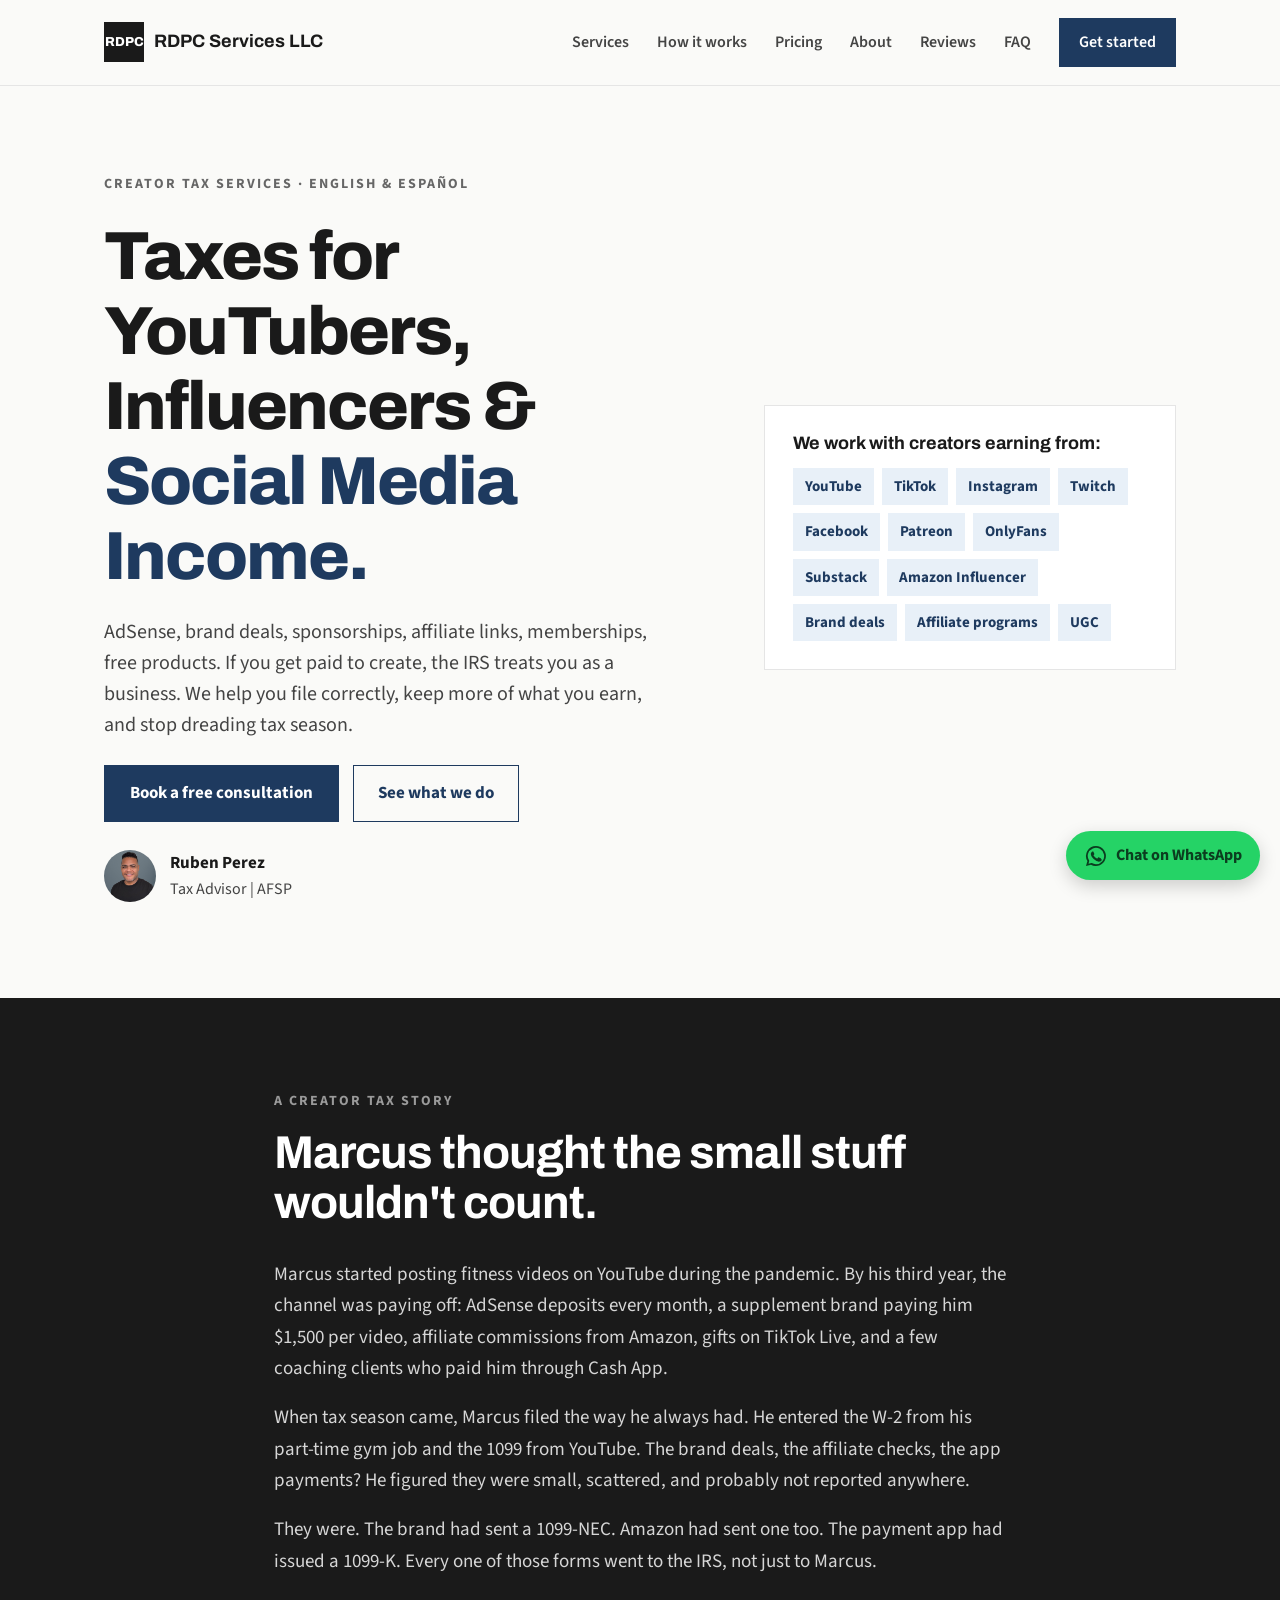
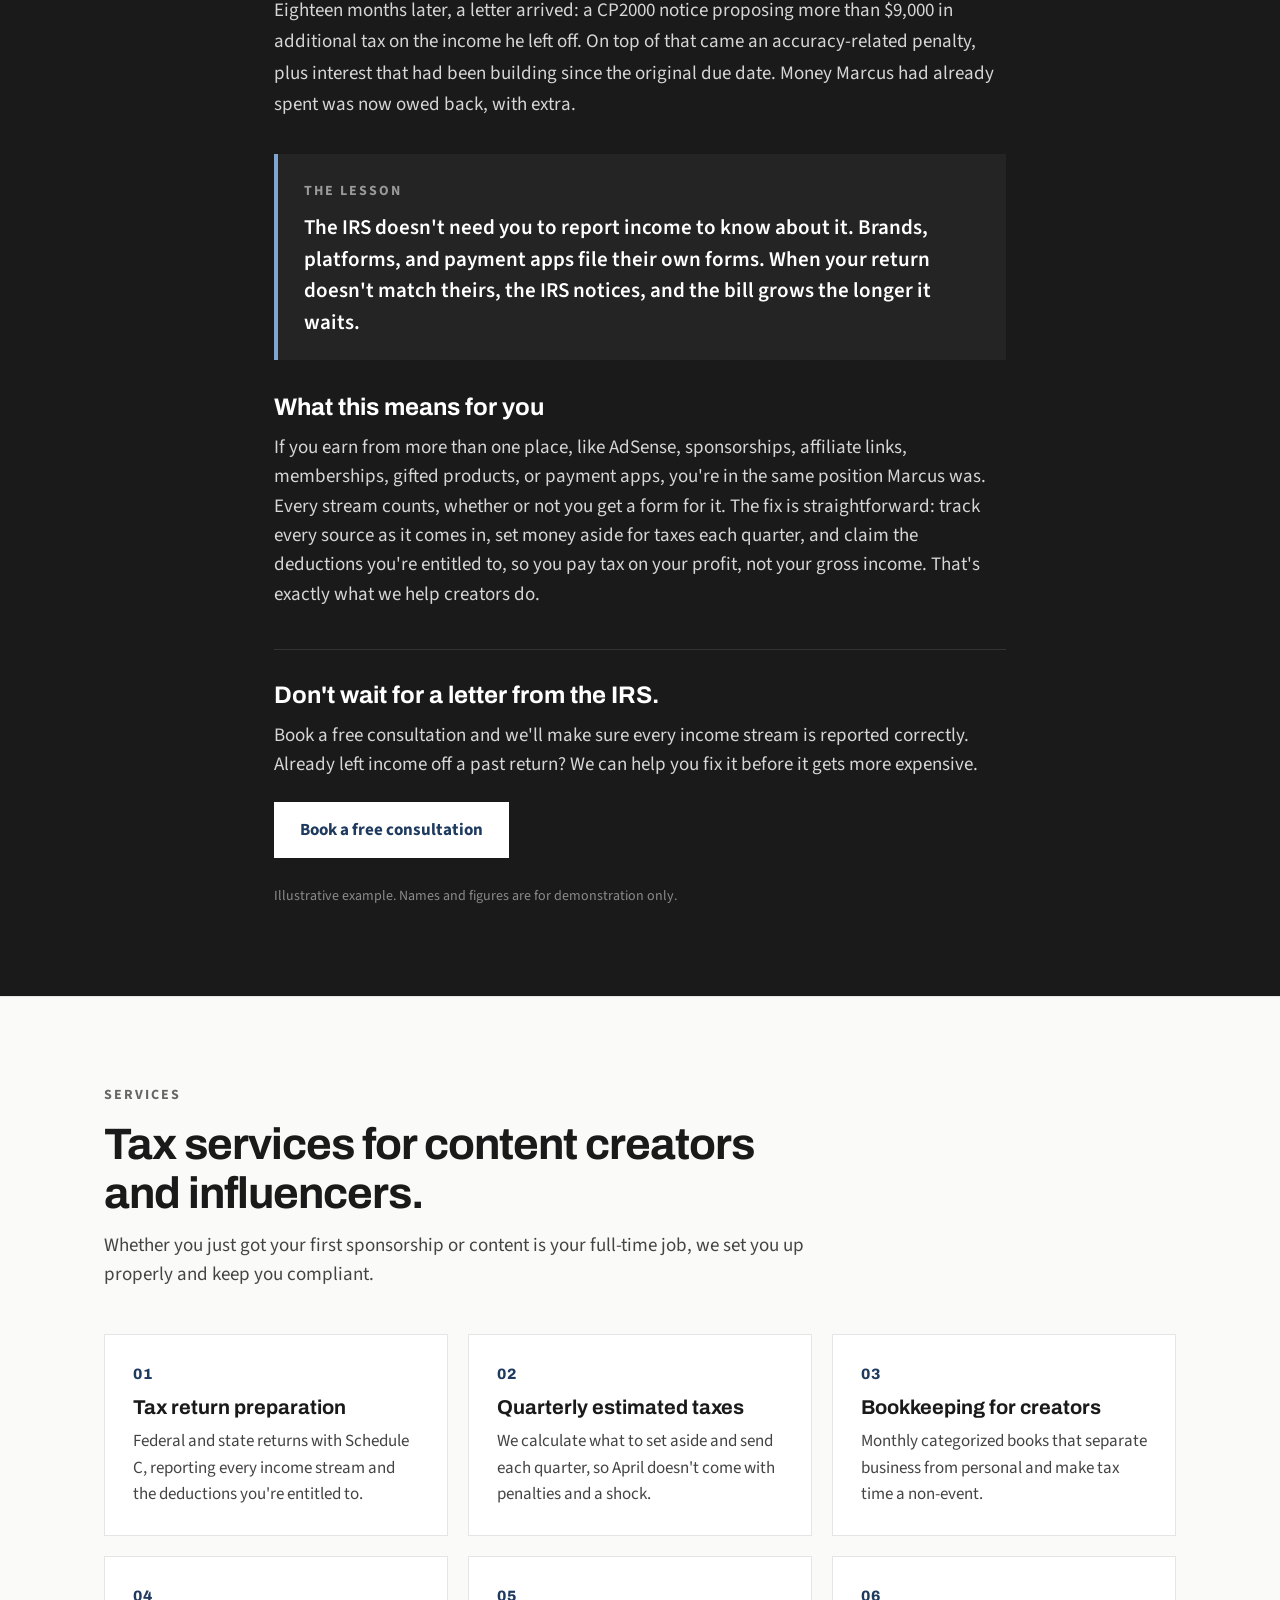
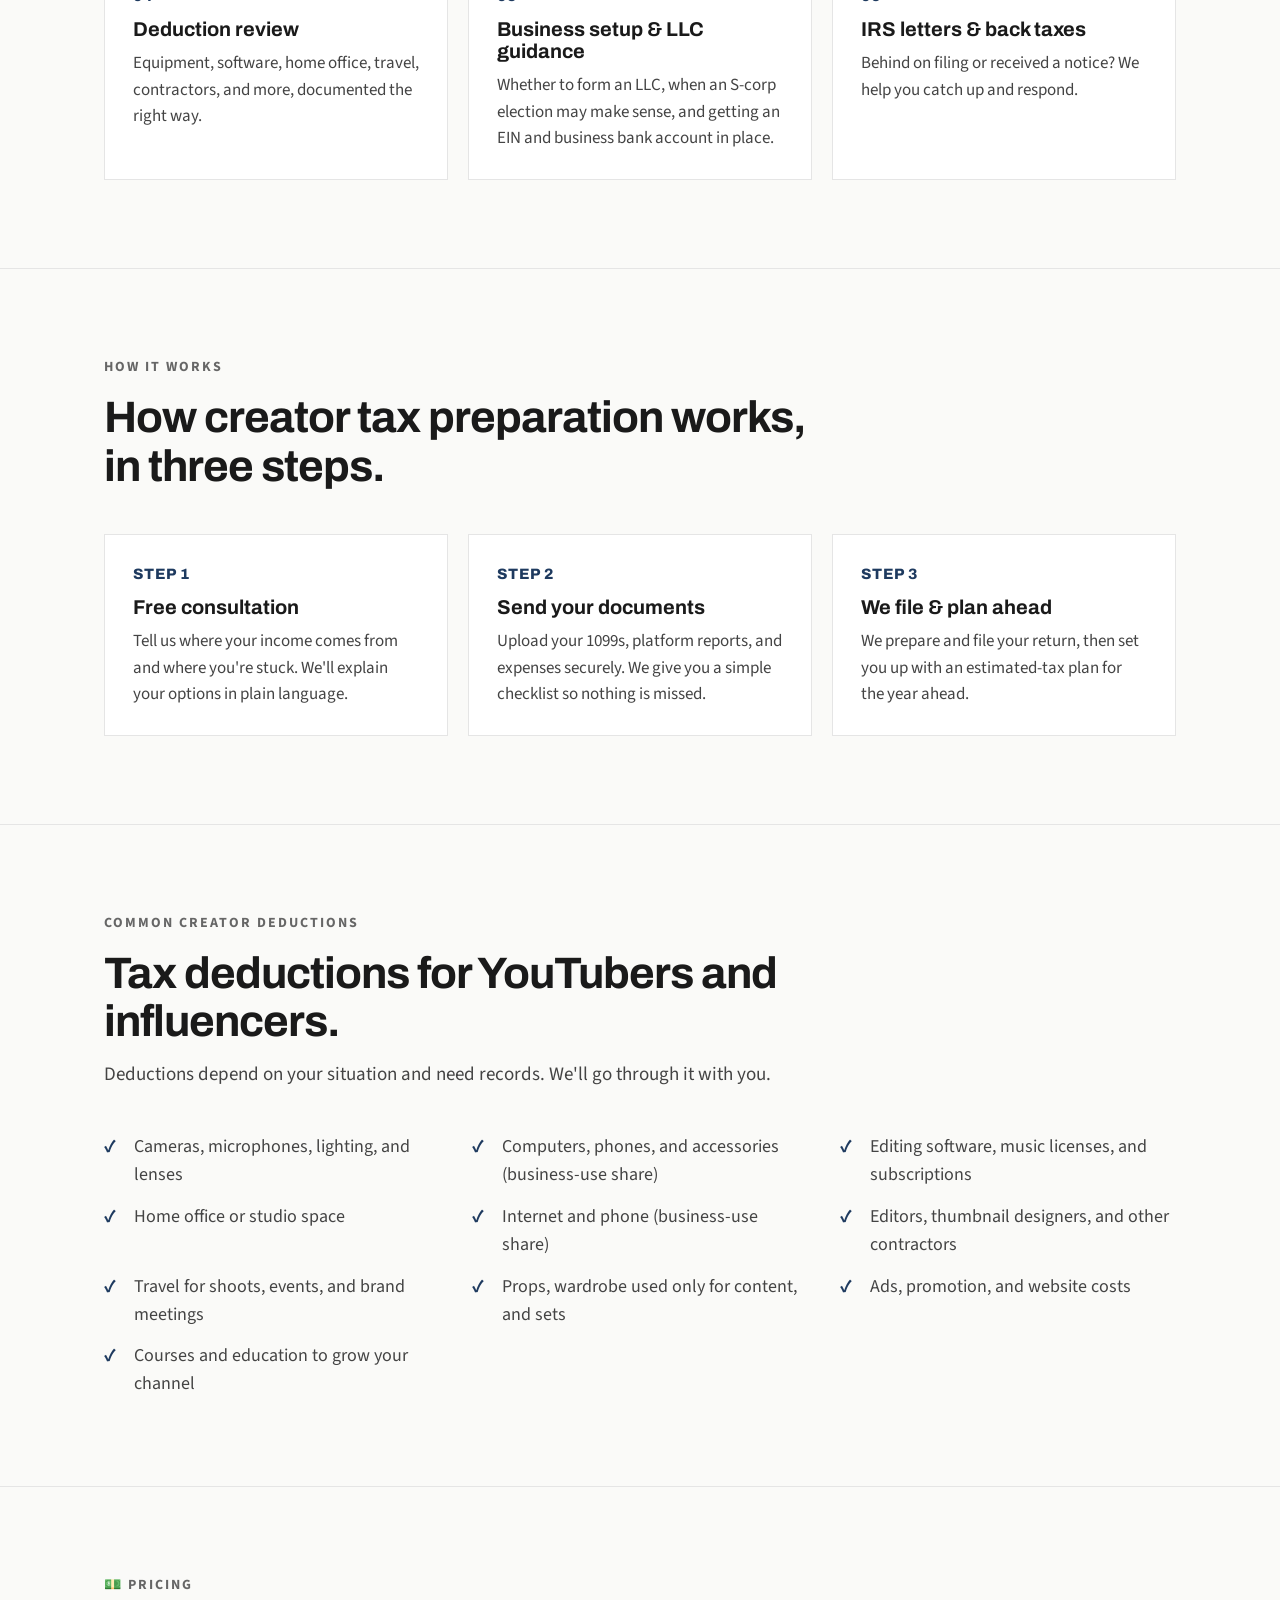
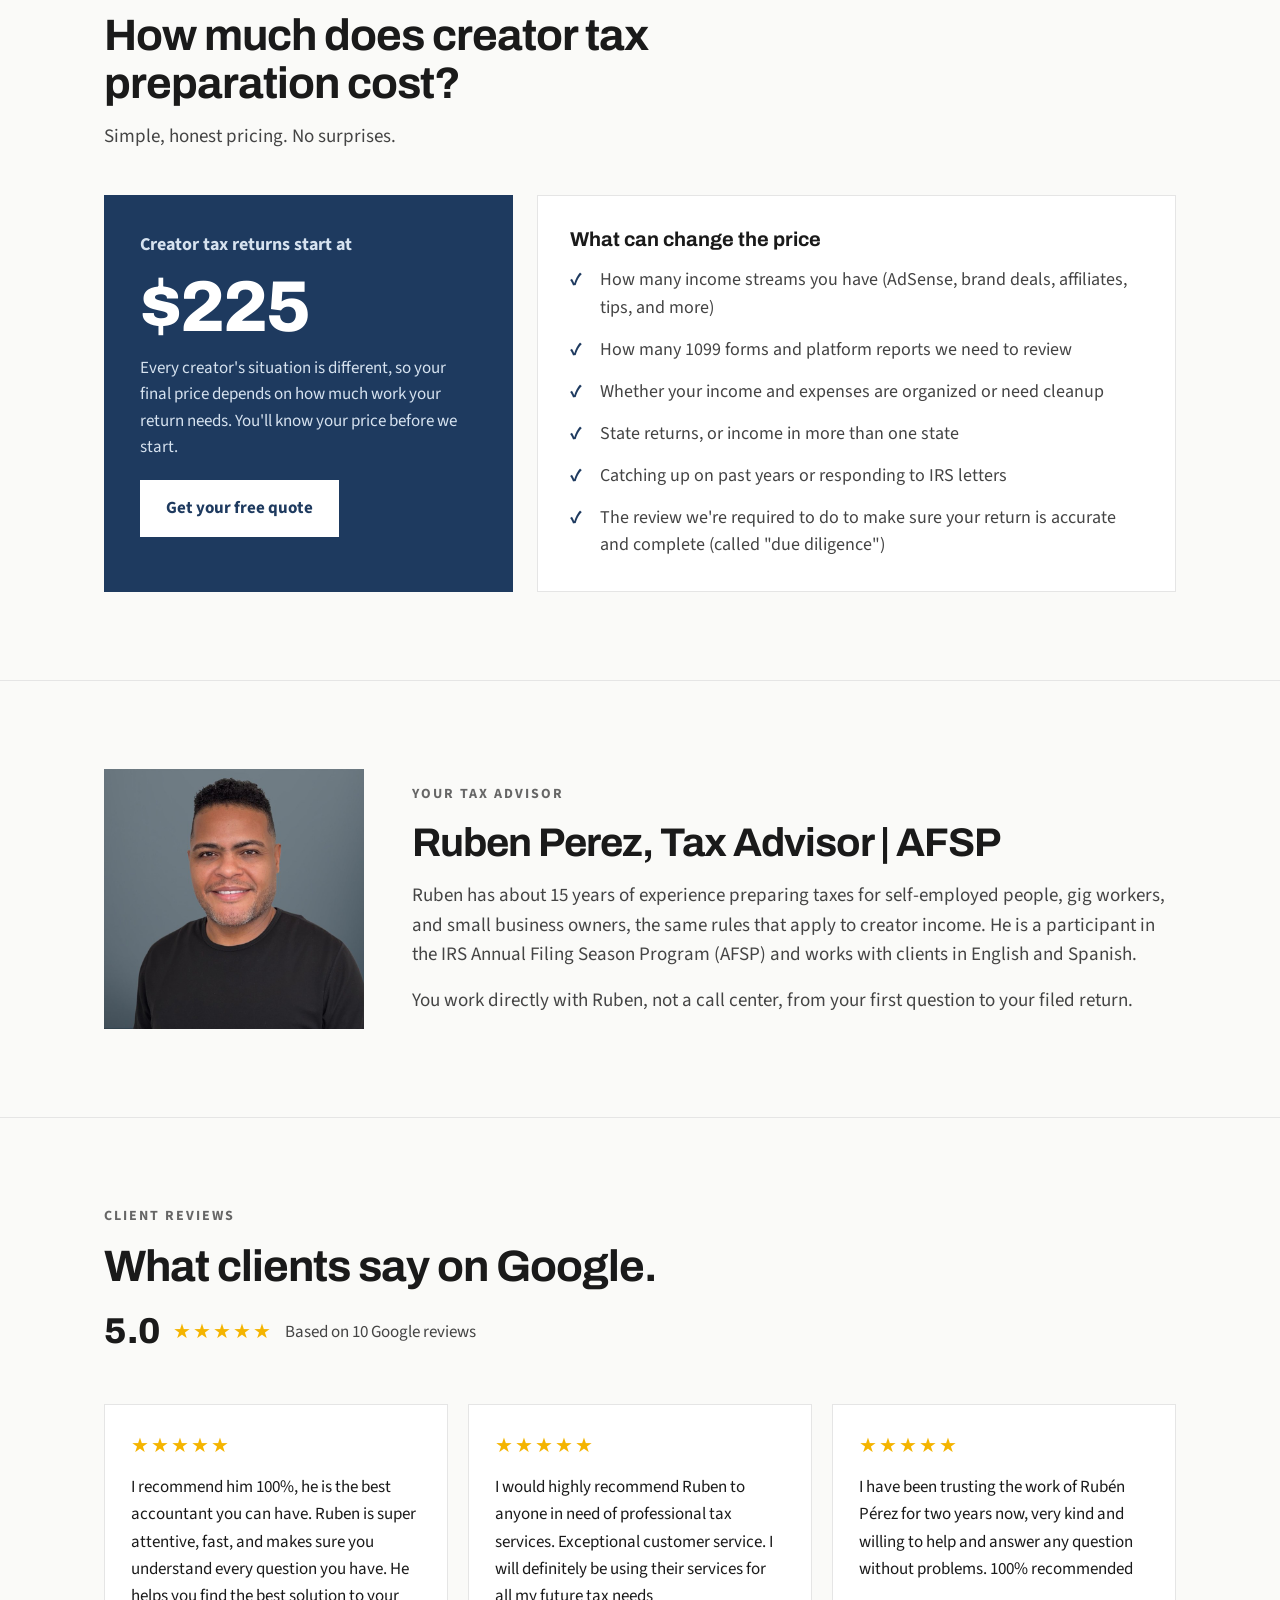
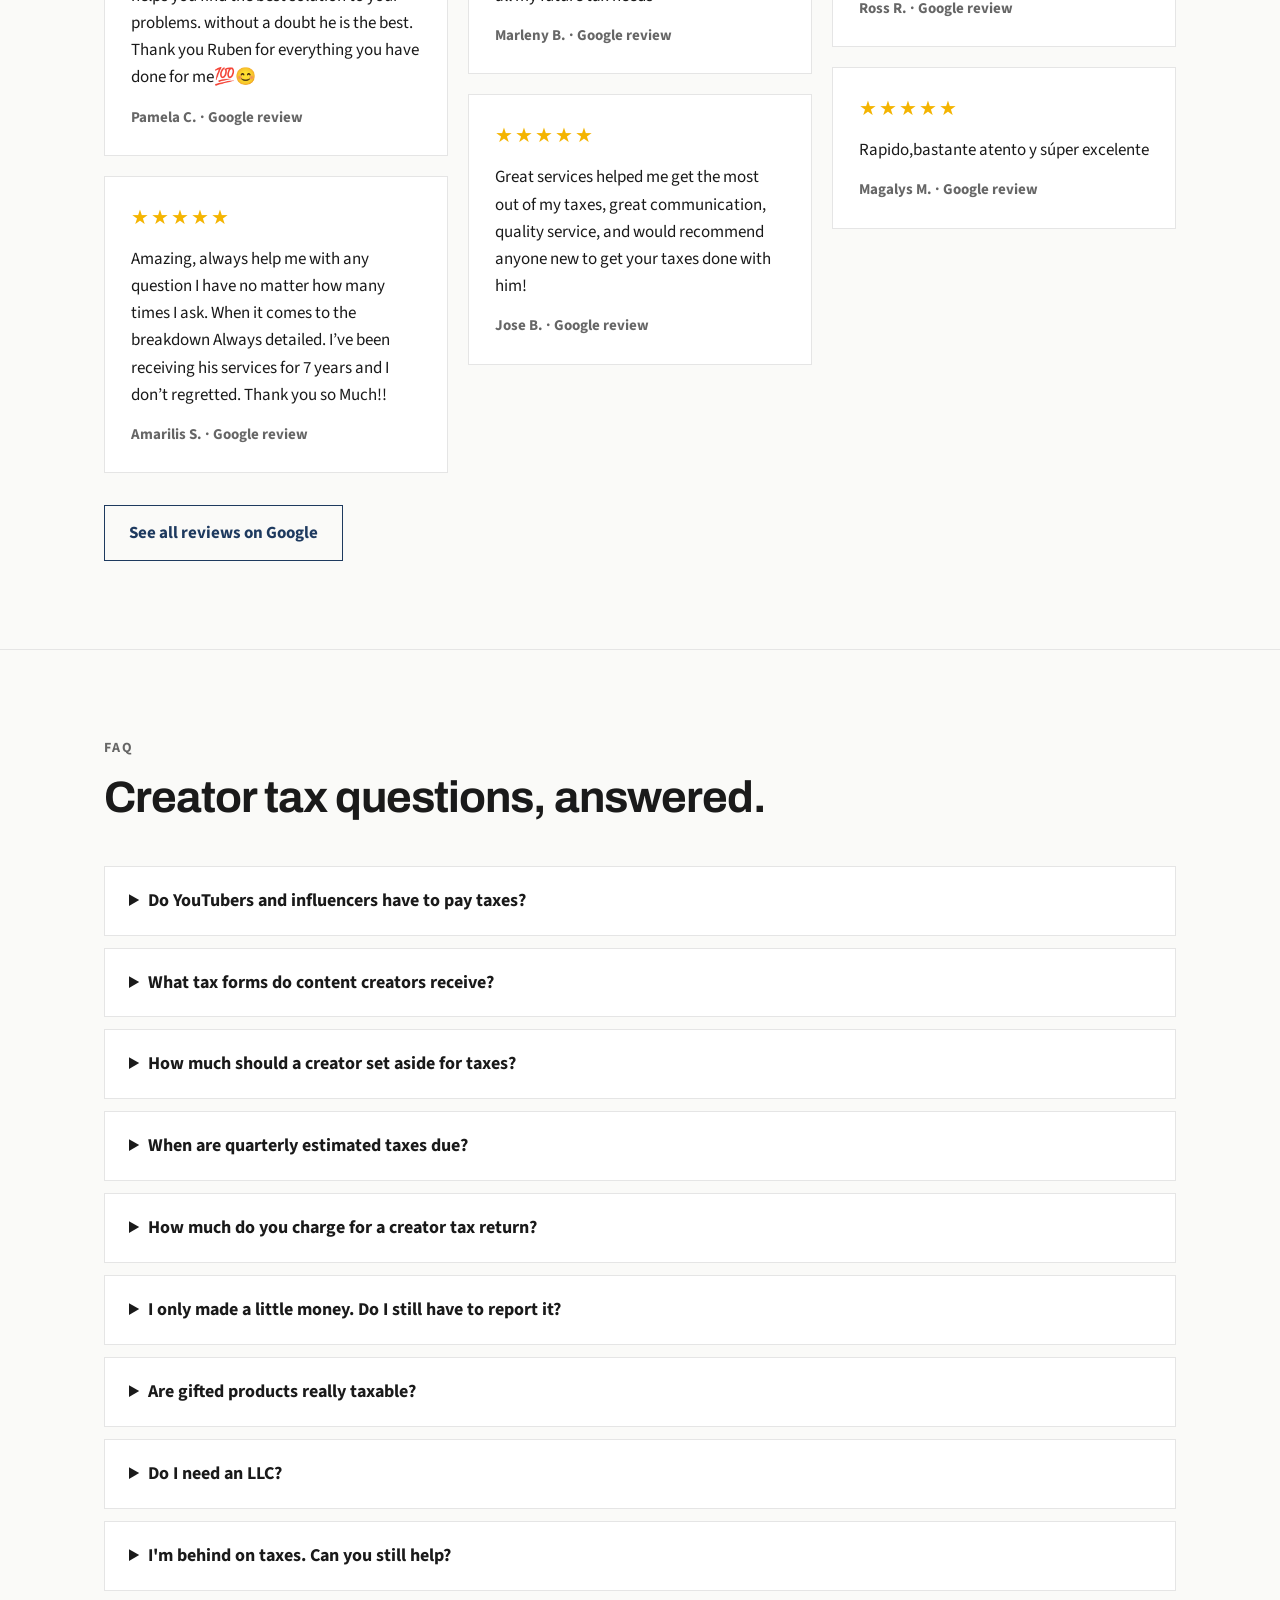
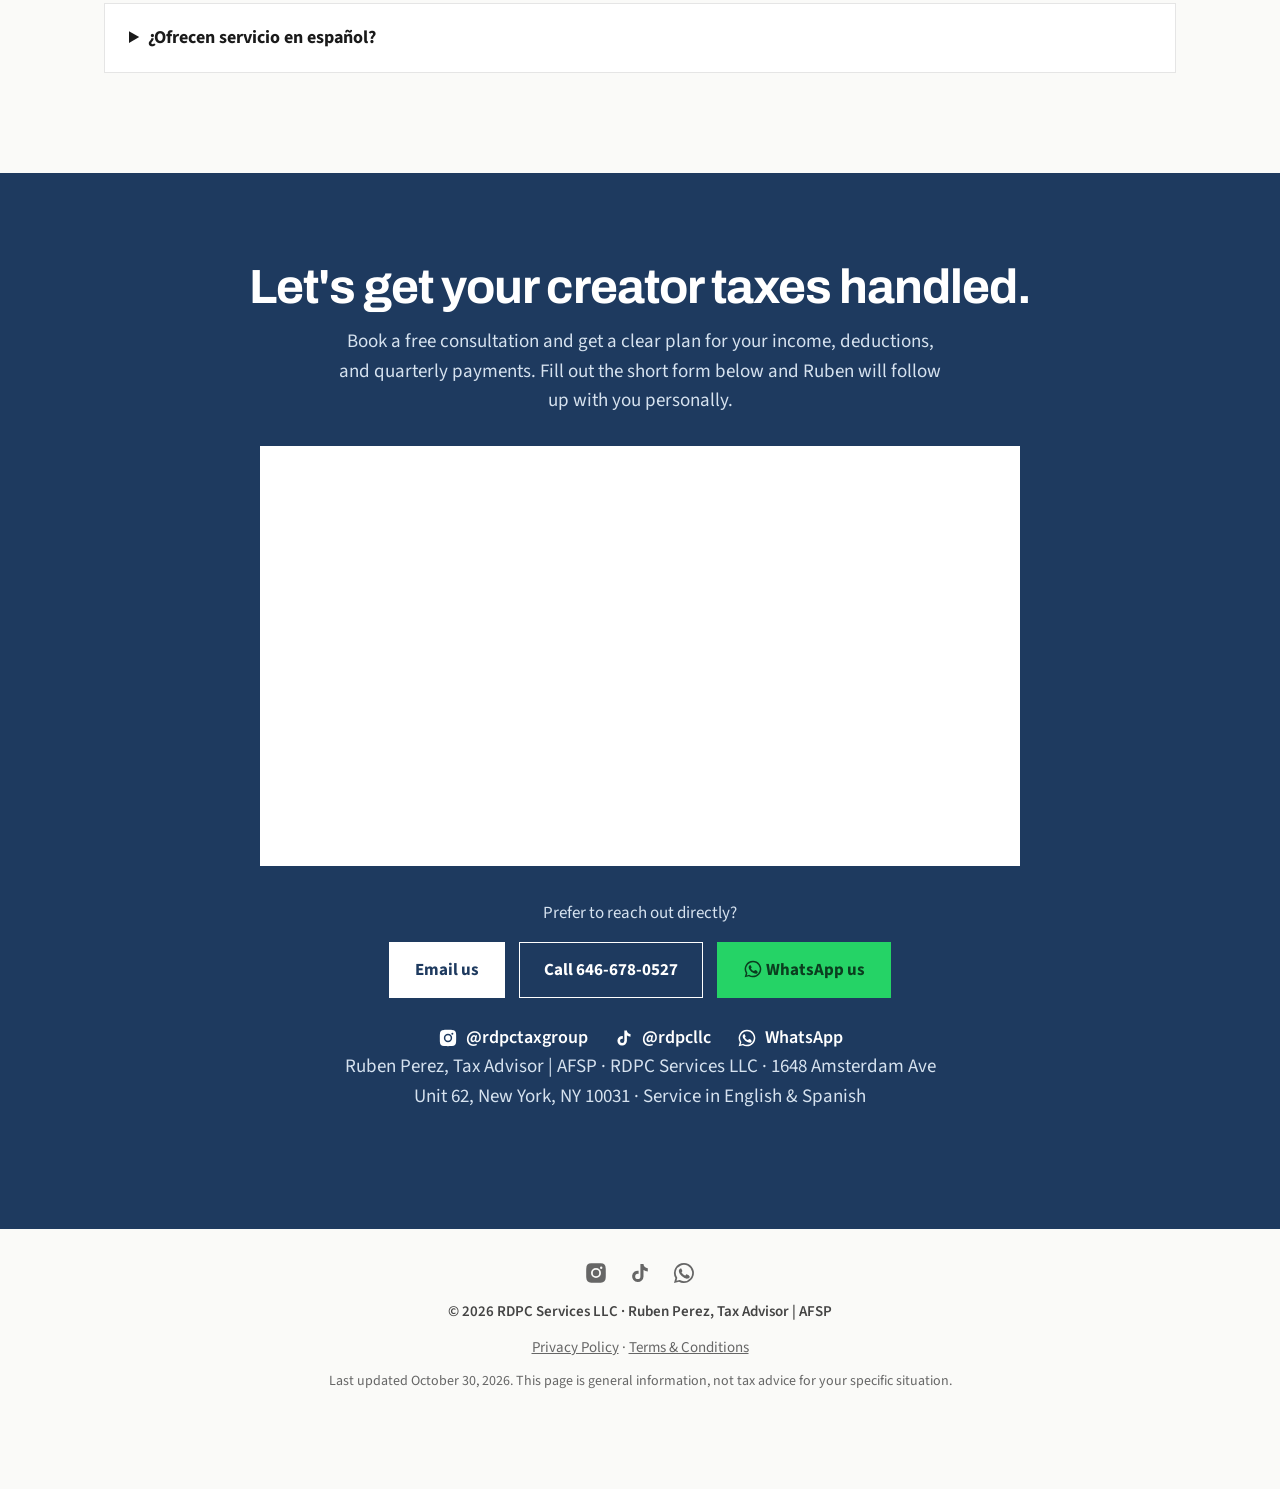
==== index.html @ c8d8d74e "Add pricing section (starts at $225), pricing FAQ, schema price, nav link Co-Authored-By: Claude Opu" ====
<!doctype html>
<html lang="en">
<head>
<meta charset="utf-8">
<meta name="viewport" content="width=device-width, initial-scale=1">
<title>Taxes for YouTubers, Influencers &amp; Social Media Income | RDPC Services LLC</title>
<meta name="description" content="Tax preparation, quarterly estimated taxes, and bookkeeping for YouTubers, influencers, and streamers. Bilingual tax advisor Ruben Perez, AFSP. Free consultation.">
<link rel="canonical" href="https://creatortaxpro.com/">
<meta name="robots" content="index, follow, max-image-preview:large">
<meta name="author" content="Ruben Perez">
<meta name="theme-color" content="#1E3A5F">
<meta property="og:type" content="website">
<meta property="og:site_name" content="RDPC Services LLC">
<meta property="og:title" content="Taxes for YouTubers, Influencers &amp; Social Media Income">
<meta property="og:description" content="Tax prep, quarterly estimates, and bookkeeping for creators earning from AdSense, brand deals, affiliates, and more. English &amp; Español.">
<meta property="og:url" content="https://creatortaxpro.com/">
<meta property="og:image" content="https://creatortaxpro.com/og-image.jpg">
<meta property="og:image:secure_url" content="https://creatortaxpro.com/og-image.jpg">
<meta property="og:image:type" content="image/jpeg">
<meta property="og:image:width" content="1200">
<meta property="og:image:height" content="630">
<meta property="og:image:alt" content="Taxes for YouTubers, Influencers & Social Media Income. Ruben Perez, Tax Advisor | AFSP. Free consultation.">
<meta property="og:locale" content="en_US">
<meta name="twitter:card" content="summary_large_image">
<meta name="twitter:title" content="Taxes for YouTubers, Influencers &amp; Social Media Income">
<meta name="twitter:description" content="Tax prep, quarterly estimates, and bookkeeping for creators. English &amp; Español. Free consultation.">
<meta name="twitter:image" content="https://creatortaxpro.com/og-image.jpg">
<link rel="icon" href="data:image/svg+xml,%3Csvg xmlns='http://www.w3.org/2000/svg' viewBox='0 0 64 64'%3E%3Crect width='64' height='64' fill='%231A1A1A'/%3E%3Ctext x='32' y='40' font-family='Arial' font-weight='700' font-size='18' fill='white' text-anchor='middle'%3ERDPC%3C/text%3E%3C/svg%3E">
<script type="application/ld+json">
{
 "@context": "https://schema.org",
 "@graph": [
  {
   "@type": "WebPage",
   "@id": "https://creatortaxpro.com/#webpage",
   "url": "https://creatortaxpro.com/",
   "name": "Taxes for YouTubers, Influencers & Social Media Income",
   "inLanguage": "en-US",
   "about": {
    "@id": "https://creatortaxpro.com/#business"
   },
   "author": {
    "@id": "https://creatortaxpro.com/#ruben"
   },
   "dateModified": "2026-10-30"
  },
  {
   "@type": "AccountingService",
   "@id": "https://creatortaxpro.com/#business",
   "name": "RDPC Services LLC",
   "description": "Tax preparation, quarterly estimated taxes, and bookkeeping for YouTubers, influencers, and social media creators. Service in English and Spanish.",
   "url": "https://creatortaxpro.com/",
   "telephone": "+1-646-678-0527",
   "email": "ruben@rdpcllc.com",
   "image": "https://creatortaxpro.com/ruben-headshot.jpg",
   "address": {
    "@type": "PostalAddress",
    "streetAddress": "1648 Amsterdam Ave Unit 62",
    "addressLocality": "New York",
    "addressRegion": "NY",
    "postalCode": "10031",
    "addressCountry": "US"
   },
   "areaServed": {
    "@type": "Country",
    "name": "United States"
   },
   "knowsLanguage": [
    "en",
    "es"
   ],
   "founder": {
    "@id": "https://creatortaxpro.com/#ruben"
   },
   "sameAs": [
    "https://www.google.com/maps/place/Ruben+Perez+Business+Services/data=!4m8!3m7!1s0x89c2f38544ffe381:0xa95d582eb784bc!8m2!3d42.7462195!4d-75.7700406!9m1!1b1!16s%2Fg%2F11bzv51t5f",
    "https://www.instagram.com/rdpctaxgroup/",
    "https://www.tiktok.com/@rdpcllc"
   ],
   "hasOfferCatalog": {
    "@type": "OfferCatalog",
    "name": "Creator tax services",
    "itemListElement": [
     {
      "@type": "Offer",
      "itemOffered": {
       "@type": "Service",
       "name": "Tax return preparation for content creators"
      },
      "priceSpecification": {
       "@type": "PriceSpecification",
       "minPrice": 225,
       "priceCurrency": "USD"
      }
     },
     {
      "@type": "Offer",
      "itemOffered": {
       "@type": "Service",
       "name": "Quarterly estimated tax planning"
      }
     },
     {
      "@type": "Offer",
      "itemOffered": {
       "@type": "Service",
       "name": "Bookkeeping for creators"
      }
     },
     {
      "@type": "Offer",
      "itemOffered": {
       "@type": "Service",
       "name": "Deduction review"
      }
     },
     {
      "@type": "Offer",
      "itemOffered": {
       "@type": "Service",
       "name": "Business setup and LLC guidance"
      }
     },
     {
      "@type": "Offer",
      "itemOffered": {
       "@type": "Service",
       "name": "IRS letters and back taxes"
      }
     }
    ]
   },
   "priceRange": "From $225"
  },
  {
   "@type": "Person",
   "@id": "https://creatortaxpro.com/#ruben",
   "name": "Ruben Perez",
   "jobTitle": "Tax Advisor",
   "worksFor": {
    "@id": "https://creatortaxpro.com/#business"
   },
   "image": "https://creatortaxpro.com/ruben-headshot.jpg",
   "knowsLanguage": [
    "en",
    "es"
   ],
   "hasCredential": {
    "@type": "EducationalOccupationalCredential",
    "name": "IRS Annual Filing Season Program (AFSP)",
    "credentialCategory": "Annual Filing Season Program",
    "recognizedBy": {
     "@type": "GovernmentOrganization",
     "name": "Internal Revenue Service"
    }
   }
  },
  {
   "@type": "FAQPage",
   "@id": "https://creatortaxpro.com/#faq",
   "mainEntity": [
    {
     "@type": "Question",
     "name": "Do YouTubers and influencers have to pay taxes?",
     "acceptedAnswer": {
      "@type": "Answer",
      "text": "Yes. Income from AdSense, sponsorships, brand deals, affiliate links, memberships, tips, and gifted products is taxable. Most creators report it as self-employment income on Schedule C and pay both income tax and self-employment tax."
     }
    },
    {
     "@type": "Question",
     "name": "What tax forms do content creators receive?",
     "acceptedAnswer": {
      "@type": "Answer",
      "text": "Common forms are the 1099-NEC from brands that paid you, the 1099-MISC from some platforms, and the 1099-K from payment apps and platforms. You must report all income, even if you never receive a form for it."
     }
    },
    {
     "@type": "Question",
     "name": "How much should a creator set aside for taxes?",
     "acceptedAnswer": {
      "@type": "Answer",
      "text": "Many creators set aside 25% to 30% of their net income for federal, state, and self-employment taxes. The right amount depends on your income, deductions, and state, so we calculate your actual number."
     }
    },
    {
     "@type": "Question",
     "name": "When are quarterly estimated taxes due?",
     "acceptedAnswer": {
      "@type": "Answer",
      "text": "Federal estimated tax payments are generally due April 15, June 15, September 15, and January 15 of the following year. If a date falls on a weekend or holiday, the deadline moves to the next business day."
     }
    },
    {
     "@type": "Question",
     "name": "How much do you charge for a creator tax return?",
     "acceptedAnswer": {
      "@type": "Answer",
      "text": "Creator tax returns start at $225. Your final price depends on how many income streams and tax forms you have, how organized your records are, any state returns, and the review needed to make sure your return is accurate. You'll know your price before we start."
     }
    },
    {
     "@type": "Question",
     "name": "I only made a little money. Do I still have to report it?",
     "acceptedAnswer": {
      "@type": "Answer",
      "text": "All income is reportable, whether or not you receive a 1099. If your net self-employment earnings are $400 or more, you generally owe self-employment tax and need to file."
     }
    },
    {
     "@type": "Question",
     "name": "Are gifted products really taxable?",
     "acceptedAnswer": {
      "@type": "Answer",
      "text": "Products or services you receive in exchange for content or promotion are generally treated as income at their fair market value. We'll help you figure out what applies to you."
     }
    },
    {
     "@type": "Question",
     "name": "Do I need an LLC?",
     "acceptedAnswer": {
      "@type": "Answer",
      "text": "Not necessarily. An LLC can offer liability protection, but it doesn't change your taxes by itself. We'll walk through whether it, or an S-corp election, makes sense at your income level."
     }
    },
    {
     "@type": "Question",
     "name": "I'm behind on taxes. Can you still help?",
     "acceptedAnswer": {
      "@type": "Answer",
      "text": "Yes. We help creators file prior-year returns and respond to IRS notices."
     }
    },
    {
     "@type": "Question",
     "name": "¿Ofrecen servicio en español?",
     "acceptedAnswer": {
      "@type": "Answer",
      "text": "Sí. Atendemos a nuestros clientes en inglés y en español."
     }
    }
   ]
  }
 ]
}
</script>
<link rel="preconnect" href="https://fonts.googleapis.com">
<link rel="preconnect" href="https://fonts.gstatic.com" crossorigin>
<link rel="stylesheet" href="https://fonts.googleapis.com/css2?family=Archivo:wght@500;700;800&family=Source+Sans+3:wght@400;600;700&display=swap">
<style>
:root{--ink:#1A1A1A;--muted:#444;--soft:#666;--line:#E5E5E5;--bg:#FAFAF8;--navy:#1E3A5F;--navy-dark:#142843;--accent:#E8F0F8}
*{box-sizing:border-box}
html{scroll-behavior:smooth}
body{margin:0;background:var(--bg);color:var(--ink);font-family:'Source Sans 3',sans-serif;font-size:18px;line-height:1.55}
a{color:var(--navy)}a:hover{color:var(--navy-dark)}
h1,h2,h3{font-family:'Archivo',sans-serif;margin:0;line-height:1.1}
.wrap{max-width:1120px;margin:0 auto;padding:0 24px}
.btn{display:inline-block;background:var(--navy);color:#fff;text-decoration:none;font-weight:700;padding:15px 26px;font-size:17px}
.btn:hover{background:var(--navy-dark);color:#fff}
.btn-ghost{background:transparent;color:var(--navy);border:1.5px solid var(--navy);padding:13.5px 24px}
.btn-ghost:hover{background:var(--accent);color:var(--navy)}
.eyebrow{font-size:14px;font-weight:700;letter-spacing:2px;text-transform:uppercase;color:var(--soft)}
header{border-bottom:1px solid var(--line)}
nav{display:flex;flex-wrap:wrap;align-items:center;justify-content:space-between;gap:16px;padding:18px 0}
.brand{display:flex;align-items:center;gap:10px;text-decoration:none;color:var(--ink)}
.logo{width:40px;height:40px;background:var(--ink);color:#fff;display:flex;align-items:center;justify-content:center;font-family:'Archivo',sans-serif;font-weight:800;font-size:13px}
.brand b{font-family:'Archivo',sans-serif;font-size:18px}
.navlinks{display:flex;flex-wrap:wrap;align-items:center;gap:8px 28px}
.navlinks a{color:var(--muted);text-decoration:none;font-weight:600;font-size:16px}
.navlinks a.btn{color:#fff;padding:12px 20px;font-size:16px}
.hero{padding:88px 24px 96px;display:flex;flex-wrap:wrap;gap:48px;align-items:center}
.hero-copy{flex:1 1 520px;display:flex;flex-direction:column;gap:24px}
.hero h1{font-weight:800;font-size:clamp(40px,5.6vw,68px);letter-spacing:-2px}
.hero h1 span{color:var(--navy)}
.hero p{margin:0;font-size:20px;color:var(--muted);max-width:560px}
.ctas{display:flex;flex-wrap:wrap;gap:14px}
.hero-card{flex:1 1 320px;background:#fff;border:1px solid var(--line);padding:28px}
.hero-card h3{font-size:18px;margin-bottom:14px}
.chips{display:flex;flex-wrap:wrap;gap:8px}
.chip{background:var(--accent);color:var(--navy);font-weight:700;font-size:15px;padding:7px 12px}
section{padding:88px 0;border-top:1px solid var(--line)}
.section-head{max-width:720px;margin-bottom:44px;display:flex;flex-direction:column;gap:14px}
.section-head h2{font-size:clamp(30px,3.6vw,44px);letter-spacing:-1px}
.section-head p{margin:0;color:var(--muted);font-size:19px}
.grid{display:grid;grid-template-columns:repeat(auto-fit,minmax(260px,1fr));gap:20px}
.card{background:#fff;border:1px solid var(--line);padding:28px;display:flex;flex-direction:column;gap:10px}
.card h3{font-size:20px}
.card p{margin:0;color:var(--muted);font-size:17px}
.num{font-family:'Archivo',sans-serif;font-weight:800;font-size:15px;color:var(--navy);letter-spacing:1px}
.dark{background:var(--ink);color:#fff;border-top:none}
.dark .section-head p,.dark .card p{color:#C9C9C9}
.dark .card{background:#242424;border-color:#333}
.dark .eyebrow{color:#9A9A9A}
ul.check{list-style:none;padding:0;margin:0;display:grid;grid-template-columns:repeat(auto-fit,minmax(300px,1fr));gap:14px 32px}
ul.check li{padding-left:30px;position:relative;color:var(--muted)}
ul.check li::before{content:"✓";position:absolute;left:0;top:0;color:var(--navy);font-weight:800}
details{background:#fff;border:1px solid var(--line);padding:20px 24px;margin-bottom:12px}
summary{font-weight:700;cursor:pointer;font-size:18px}
details p{margin:12px 0 0;color:var(--muted)}
.contact{background:var(--navy);color:#fff;border-top:none;text-align:center}
.contact h2{font-size:clamp(30px,4vw,48px);letter-spacing:-1px;margin-bottom:14px}
.contact p{color:#D6E2EF;font-size:19px;max-width:620px;margin:0 auto 30px}
.contact .btn{background:#fff;color:var(--navy)}
.contact .btn:hover{background:var(--accent)}
.contact .btn-ghost{background:transparent;color:#fff;border-color:#fff}
.contact .btn-ghost:hover{background:rgba(255,255,255,.1);color:#fff}
.contact .ctas{justify-content:center}
.fine{font-size:14px;color:#B8C9DC;margin-top:26px}
.byline{display:flex;align-items:center;gap:14px;margin-top:4px;font-size:16px;color:var(--muted)}
.byline img{width:52px;height:52px;border-radius:50%;object-fit:cover}
.byline b{color:var(--ink);font-size:17px}
.about{display:flex;flex-wrap:wrap;gap:48px;align-items:center}
.about img{width:260px;max-width:100%;aspect-ratio:1;object-fit:cover}
.about-copy{flex:1 1 420px;display:flex;flex-direction:column;gap:16px}
.about-copy h2{font-size:clamp(28px,3.4vw,40px);letter-spacing:-1px}
.about-copy p{margin:0;color:var(--muted);font-size:19px}
.story-wrap{max-width:780px}
.story h2{font-size:clamp(30px,3.8vw,46px);letter-spacing:-1px;margin:14px 0 30px}
.story-body p{margin:0 0 18px;color:#D6D6D6;font-size:19px;line-height:1.65}
.lesson{border-left:4px solid #7FA6D1;background:#242424;padding:22px 26px;margin:34px 0}
.lesson p{margin:8px 0 0;color:#fff;font-size:21px;font-weight:600;line-height:1.5}
.apply h3,.story-cta h3{font-size:24px;margin-bottom:12px}
.apply p,.story-cta p{margin:0;color:#D6D6D6;font-size:19px}
.story-cta{margin-top:40px;padding-top:32px;border-top:1px solid #333}
.story-cta .ctas{margin-top:22px}
.btn-light{background:#fff;color:var(--navy)}
.btn-light:hover{background:var(--accent);color:var(--navy)}
.story .note{font-size:14px;color:#8A8A8A;margin:28px 0 0}
.rating{display:flex;flex-wrap:wrap;align-items:center;gap:12px;color:var(--muted);font-size:17px}
.rating .big{font-family:'Archivo',sans-serif;font-weight:800;font-size:36px;color:var(--ink)}
.stars{color:#F4B400;font-size:20px;letter-spacing:2px}
.reviews{columns:3 300px;column-gap:20px}
.review{break-inside:avoid;background:#fff;border:1px solid var(--line);padding:26px;margin:0 0 20px}
.review blockquote{margin:12px 0 14px;color:var(--ink);font-size:17px;line-height:1.6}
.review figcaption{font-size:15px;font-weight:700;color:var(--soft)}
.form-card{background:#fff;max-width:760px;margin:0 auto 34px;padding:12px;text-align:left;min-height:420px}
.form-card iframe{width:100%!important;border:0}
.contact .alt{margin-bottom:16px;font-size:17px}
.btn svg,.social svg,.foot-social svg,.wa-float svg{width:20px;height:20px;vertical-align:-4px}
.btn-wa{background:#25D366;color:#0B3D1F}
.contact .btn-wa{background:#25D366;color:#0B3D1F}
.contact .btn-wa:hover,.btn-wa:hover{background:#1EBE5A;color:#0B3D1F}
.social{display:flex;flex-wrap:wrap;justify-content:center;gap:10px 26px;margin-top:26px}
.social a{color:#fff;text-decoration:none;font-weight:600;display:inline-flex;align-items:center;gap:8px}
.social a:hover{color:#D6E2EF;text-decoration:underline}
.foot-social{display:inline-flex;gap:14px}
.foot-social a{color:var(--soft)}.foot-social a:hover{color:var(--navy)}
.wa-float{position:fixed;right:20px;bottom:20px;z-index:50;background:#25D366;color:#0B3D1F;text-decoration:none;font-weight:700;font-size:16px;padding:12px 18px;border-radius:999px;display:inline-flex;align-items:center;gap:8px;box-shadow:0 6px 18px rgba(0,0,0,.18)}
.wa-float:hover{background:#1EBE5A;color:#0B3D1F}
.wa-float svg{width:24px;height:24px}
@media (max-width:600px){.wa-float span{display:none}.wa-float{padding:14px}}
.to-top{position:fixed;right:20px;bottom:84px;z-index:50;width:48px;height:48px;border-radius:50%;background:var(--navy);color:#fff;display:flex;align-items:center;justify-content:center;box-shadow:0 6px 18px rgba(0,0,0,.18);opacity:0;visibility:hidden;transform:translateY(8px);transition:opacity .2s,transform .2s,visibility .2s}
.to-top.show{opacity:1;visibility:visible;transform:none}
.to-top:hover{background:var(--navy-dark);color:#fff}
.to-top svg{width:24px;height:24px}
@media (max-width:600px){.to-top{right:24px;bottom:88px;width:44px;height:44px}}
.foot-links a{color:var(--soft)}.foot-links a:hover{color:var(--navy)}
.price-box{display:flex;flex-wrap:wrap;gap:24px}
.price-main{flex:1 1 300px;background:var(--navy);color:#fff;padding:36px;display:flex;flex-direction:column;gap:12px;align-items:flex-start}
.price-label{font-weight:700;font-size:18px;color:#D6E2EF}
.price{font-family:'Archivo',sans-serif;font-weight:800;font-size:72px;line-height:1;letter-spacing:-2px}
.price-main p{margin:0;color:#D6E2EF;font-size:17px}
.price-main .btn{background:#fff;color:var(--navy);margin-top:8px}
.price-main .btn:hover{background:var(--accent);color:var(--navy)}
.price-factors{flex:2 1 420px;background:#fff;border:1px solid var(--line);padding:32px}
.price-factors h3{font-size:20px;margin-bottom:16px}
.price-factors ul.check{grid-template-columns:1fr}
footer{padding:32px 0 96px;font-size:15px;color:var(--soft)}
footer .wrap{display:flex;flex-direction:column;align-items:center;text-align:center;gap:12px}
.foot-social{gap:20px}
.foot-social svg{width:24px;height:24px}
.foot-copy{font-weight:600;color:var(--muted)}
.foot-note{font-size:14px;max-width:720px}
</style>
</head>
<body>

<header>
<div class="wrap">
<nav>
<a class="brand" href="#top"><span class="logo">RDPC</span><b>RDPC Services LLC</b></a>
<div class="navlinks">
<a href="#services">Services</a>
<a href="#how">How it works</a>
<a href="#pricing">Pricing</a>
<a href="#about">About</a>
<a href="#reviews">Reviews</a>
<a href="#faq">FAQ</a>
<a class="btn" href="https://form.jotform.com/253648427878879" target="_blank" rel="noopener">Get started</a>
</div>
</nav>
</div>
</header>

<main id="top">
<div class="wrap hero">
<div class="hero-copy">
<span class="eyebrow">Creator Tax Services · English &amp; Español</span>
<h1>Taxes for YouTubers, Influencers &amp; <span>Social Media Income.</span></h1>
<p>AdSense, brand deals, sponsorships, affiliate links, memberships, free products. If you get paid to create, the IRS treats you as a business. We help you file correctly, keep more of what you earn, and stop dreading tax season.</p>
<div class="ctas">
<a class="btn" href="https://form.jotform.com/253648427878879" target="_blank" rel="noopener">Book a free consultation</a>
<a class="btn btn-ghost" href="#services">See what we do</a>
</div>
<div class="byline"><img src="ruben-headshot.jpg" alt="Ruben Perez" width="52" height="52"><span><b>Ruben Perez</b><br>Tax Advisor | AFSP</span></div>
</div>
<div class="hero-card">
<h3>We work with creators earning from:</h3>
<div class="chips">
<span class="chip">YouTube</span><span class="chip">TikTok</span><span class="chip">Instagram</span><span class="chip">Twitch</span><span class="chip">Facebook</span><span class="chip">Patreon</span><span class="chip">OnlyFans</span><span class="chip">Substack</span><span class="chip">Amazon Influencer</span><span class="chip">Brand deals</span><span class="chip">Affiliate programs</span><span class="chip">UGC</span>
</div>
</div>
</div>

<section class="dark story" id="story">
<div class="wrap story-wrap">
<span class="eyebrow">A creator tax story</span>
<h2>Marcus thought the small stuff wouldn't count.</h2>
<div class="story-body">
<p>Marcus started posting fitness videos on YouTube during the pandemic. By his third year, the channel was paying off: AdSense deposits every month, a supplement brand paying him $1,500 per video, affiliate commissions from Amazon, gifts on TikTok Live, and a few coaching clients who paid him through Cash App.</p>
<p>When tax season came, Marcus filed the way he always had. He entered the W-2 from his part-time gym job and the 1099 from YouTube. The brand deals, the affiliate checks, the app payments? He figured they were small, scattered, and probably not reported anywhere.</p>
<p>They were. The brand had sent a 1099-NEC. Amazon had sent one too. The payment app had issued a 1099-K. Every one of those forms went to the IRS, not just to Marcus.</p>
<p>Eighteen months later, a letter arrived: a CP2000 notice proposing more than $9,000 in additional tax on the income he left off. On top of that came an accuracy-related penalty, plus interest that had been building since the original due date. Money Marcus had already spent was now owed back, with extra.</p>
</div>
<div class="lesson">
<span class="eyebrow">The lesson</span>
<p>The IRS doesn't need you to report income to know about it. Brands, platforms, and payment apps file their own forms. When your return doesn't match theirs, the IRS notices, and the bill grows the longer it waits.</p>
</div>
<div class="apply">
<h3>What this means for you</h3>
<p>If you earn from more than one place, like AdSense, sponsorships, affiliate links, memberships, gifted products, or payment apps, you're in the same position Marcus was. Every stream counts, whether or not you get a form for it. The fix is straightforward: track every source as it comes in, set money aside for taxes each quarter, and claim the deductions you're entitled to, so you pay tax on your profit, not your gross income. That's exactly what we help creators do.</p>
</div>
<div class="story-cta">
<h3>Don't wait for a letter from the IRS.</h3>
<p>Book a free consultation and we'll make sure every income stream is reported correctly. Already left income off a past return? We can help you fix it before it gets more expensive.</p>
<div class="ctas"><a class="btn btn-light" href="https://form.jotform.com/253648427878879" target="_blank" rel="noopener">Book a free consultation</a></div>
</div>
<p class="note">Illustrative example. Names and figures are for demonstration only.</p>
</div>
</section>

<section id="services">
<div class="wrap">
<div class="section-head">
<span class="eyebrow">Services</span>
<h2>Tax services for content creators and influencers.</h2>
<p>Whether you just got your first sponsorship or content is your full-time job, we set you up properly and keep you compliant.</p>
</div>
<div class="grid">
<div class="card"><span class="num">01</span><h3>Tax return preparation</h3><p>Federal and state returns with Schedule C, reporting every income stream and the deductions you're entitled to.</p></div>
<div class="card"><span class="num">02</span><h3>Quarterly estimated taxes</h3><p>We calculate what to set aside and send each quarter, so April doesn't come with penalties and a shock.</p></div>
<div class="card"><span class="num">03</span><h3>Bookkeeping for creators</h3><p>Monthly categorized books that separate business from personal and make tax time a non-event.</p></div>
<div class="card"><span class="num">04</span><h3>Deduction review</h3><p>Equipment, software, home office, travel, contractors, and more, documented the right way.</p></div>
<div class="card"><span class="num">05</span><h3>Business setup &amp; LLC guidance</h3><p>Whether to form an LLC, when an S-corp election may make sense, and getting an EIN and business bank account in place.</p></div>
<div class="card"><span class="num">06</span><h3>IRS letters &amp; back taxes</h3><p>Behind on filing or received a notice? We help you catch up and respond.</p></div>
</div>
</div>
</section>

<section id="how">
<div class="wrap">
<div class="section-head">
<span class="eyebrow">How it works</span>
<h2>How creator tax preparation works, in three steps.</h2>
</div>
<div class="grid">
<div class="card"><span class="num">STEP 1</span><h3>Free consultation</h3><p>Tell us where your income comes from and where you're stuck. We'll explain your options in plain language.</p></div>
<div class="card"><span class="num">STEP 2</span><h3>Send your documents</h3><p>Upload your 1099s, platform reports, and expenses securely. We give you a simple checklist so nothing is missed.</p></div>
<div class="card"><span class="num">STEP 3</span><h3>We file &amp; plan ahead</h3><p>We prepare and file your return, then set you up with an estimated-tax plan for the year ahead.</p></div>
</div>
</div>
</section>

<section>
<div class="wrap">
<div class="section-head">
<span class="eyebrow">Common creator deductions</span>
<h2>Tax deductions for YouTubers and influencers.</h2>
<p>Deductions depend on your situation and need records. We'll go through it with you.</p>
</div>
<ul class="check">
<li>Cameras, microphones, lighting, and lenses</li>
<li>Computers, phones, and accessories (business-use share)</li>
<li>Editing software, music licenses, and subscriptions</li>
<li>Home office or studio space</li>
<li>Internet and phone (business-use share)</li>
<li>Editors, thumbnail designers, and other contractors</li>
<li>Travel for shoots, events, and brand meetings</li>
<li>Props, wardrobe used only for content, and sets</li>
<li>Ads, promotion, and website costs</li>
<li>Courses and education to grow your channel</li>
</ul>
</div>
</section>

<section id="pricing">
<div class="wrap">
<div class="section-head">
<span class="eyebrow">💵 Pricing</span>
<h2>How much does creator tax preparation cost?</h2>
<p>Simple, honest pricing. No surprises.</p>
</div>
<div class="price-box">
<div class="price-main">
<span class="price-label">Creator tax returns start at</span>
<span class="price">$225</span>
<p>Every creator's situation is different, so your final price depends on how much work your return needs. You'll know your price before we start.</p>
<a class="btn" href="https://form.jotform.com/253648427878879" target="_blank" rel="noopener">Get your free quote</a>
</div>
<div class="price-factors">
<h3>What can change the price</h3>
<ul class="check">
<li>How many income streams you have (AdSense, brand deals, affiliates, tips, and more)</li>
<li>How many 1099 forms and platform reports we need to review</li>
<li>Whether your income and expenses are organized or need cleanup</li>
<li>State returns, or income in more than one state</li>
<li>Catching up on past years or responding to IRS letters</li>
<li>The review we're required to do to make sure your return is accurate and complete (called "due diligence")</li>
</ul>
</div>
</div>
</div>
</section>

<section id="about">
<div class="wrap about">
<img src="ruben-headshot.jpg" alt="Ruben Perez, tax advisor for content creators" width="260" height="260" loading="lazy">
<div class="about-copy">
<span class="eyebrow">Your tax advisor</span>
<h2>Ruben Perez, Tax Advisor | AFSP</h2>
<p>Ruben has about 15 years of experience preparing taxes for self-employed people, gig workers, and small business owners, the same rules that apply to creator income. He is a participant in the IRS Annual Filing Season Program (AFSP) and works with clients in English and Spanish.</p>
<p>You work directly with Ruben, not a call center, from your first question to your filed return.</p>
</div>
</div>
</section>

<section id="reviews">
<div class="wrap">
<div class="section-head">
<span class="eyebrow">Client reviews</span>
<h2>What clients say on Google.</h2>
<div class="rating"><span class="big">5.0</span><span class="stars">★★★★★</span><span>Based on 10 Google reviews</span></div>
</div>
<div class="reviews">
<figure class="review"><div class="stars" aria-label="5 out of 5 stars">★★★★★</div><blockquote>I recommend him 100%, he is the best accountant you can have. Ruben is super attentive, fast, and makes sure you understand every question you have. He helps you find the best solution to your problems. without a doubt he is the best. Thank you Ruben for everything you have done for me💯😊</blockquote><figcaption>Pamela C. · Google review</figcaption></figure>
<figure class="review"><div class="stars" aria-label="5 out of 5 stars">★★★★★</div><blockquote>Amazing, always help me with any question I have no matter how many times I ask. When it comes to the breakdown Always detailed. I’ve been receiving his services for 7 years and I don’t regretted. Thank you so Much!!</blockquote><figcaption>Amarilis S. · Google review</figcaption></figure>
<figure class="review"><div class="stars" aria-label="5 out of 5 stars">★★★★★</div><blockquote>I would highly recommend Ruben to anyone in need of professional tax services. Exceptional customer service. I will definitely be using their services for all my future tax needs</blockquote><figcaption>Marleny B. · Google review</figcaption></figure>
<figure class="review"><div class="stars" aria-label="5 out of 5 stars">★★★★★</div><blockquote>Great services helped me get the most out of my taxes, great communication, quality service, and would recommend anyone new to get your taxes done with him!</blockquote><figcaption>Jose B. · Google review</figcaption></figure>
<figure class="review"><div class="stars" aria-label="5 out of 5 stars">★★★★★</div><blockquote>I have been trusting the work of Rubén Pérez for two years now, very kind and willing to help and answer any question without problems. 100% recommended</blockquote><figcaption>Ross R. · Google review</figcaption></figure>
<figure class="review"><div class="stars" aria-label="5 out of 5 stars">★★★★★</div><blockquote>Rapido,bastante atento y súper excelente</blockquote><figcaption>Magalys M. · Google review</figcaption></figure>
</div>
<div class="ctas" style="margin-top:32px"><a class="btn btn-ghost" href="https://www.google.com/maps/place/Ruben+Perez+Business+Services/data=!4m8!3m7!1s0x89c2f38544ffe381:0xa95d582eb784bc!8m2!3d42.7462195!4d-75.7700406!9m1!1b1!16s%2Fg%2F11bzv51t5f" target="_blank" rel="noopener">See all reviews on Google</a></div>
</div>
</section>

<section id="faq">
<div class="wrap">
<div class="section-head">
<span class="eyebrow">FAQ</span>
<h2>Creator tax questions, answered.</h2>
</div>
<details><summary>Do YouTubers and influencers have to pay taxes?</summary><p>Yes. Income from AdSense, sponsorships, brand deals, affiliate links, memberships, tips, and gifted products is taxable. Most creators report it as self-employment income on Schedule C and pay both income tax and self-employment tax.</p></details>
<details><summary>What tax forms do content creators receive?</summary><p>Common forms are the 1099-NEC from brands that paid you, the 1099-MISC from some platforms, and the 1099-K from payment apps and platforms. You must report all income, even if you never receive a form for it.</p></details>
<details><summary>How much should a creator set aside for taxes?</summary><p>Many creators set aside 25% to 30% of their net income for federal, state, and self-employment taxes. The right amount depends on your income, deductions, and state, so we calculate your actual number.</p></details>
<details><summary>When are quarterly estimated taxes due?</summary><p>Federal estimated tax payments are generally due April 15, June 15, September 15, and January 15 of the following year. If a date falls on a weekend or holiday, the deadline moves to the next business day.</p></details>
<details><summary>How much do you charge for a creator tax return?</summary><p>Creator tax returns start at $225. Your final price depends on how many income streams and tax forms you have, how organized your records are, any state returns, and the review needed to make sure your return is accurate. You'll know your price before we start.</p></details>
<details><summary>I only made a little money. Do I still have to report it?</summary><p>All income is reportable, whether or not you receive a 1099. If your net self-employment earnings are $400 or more, you generally owe self-employment tax and need to file.</p></details>
<details><summary>Are gifted products really taxable?</summary><p>Products or services you receive in exchange for content or promotion are generally treated as income at their fair market value. We'll help you figure out what applies to you.</p></details>
<details><summary>Do I need an LLC?</summary><p>Not necessarily. An LLC can offer liability protection, but it doesn't change your taxes by itself. We'll walk through whether it, or an S-corp election, makes sense at your income level.</p></details>
<details><summary>I'm behind on taxes. Can you still help?</summary><p>Yes. We help creators file prior-year returns and respond to IRS notices.</p></details>
<details><summary>¿Ofrecen servicio en español?</summary><p>Sí. Atendemos a nuestros clientes en inglés y en español.</p></details>
</div>
</section>

<section id="contact" class="contact">
<div class="wrap">
<h2>Let's get your creator taxes handled.</h2>
<p>Book a free consultation and get a clear plan for your income, deductions, and quarterly payments. Fill out the short form below and Ruben will follow up with you personally.</p>
<div class="form-card" id="book">
<script type="text/javascript" src="https://form.jotform.com/jsform/253648427878879"></script>
<noscript><a href="https://form.jotform.com/253648427878879">Open the consultation form</a></noscript>
</div>
<p class="alt">Prefer to reach out directly?</p>
<div class="ctas">
<a class="btn" href="mailto:ruben@rdpcllc.com?subject=Creator%20tax%20consultation">Email us</a>
<a class="btn btn-ghost" href="tel:+16466780527">Call 646-678-0527</a>
<a class="btn btn-wa" href="https://wa.me/16466780527?text=Hi%20Ruben%2C%20I%27m%20a%20content%20creator%20and%20I%27d%20like%20help%20with%20my%20taxes." target="_blank" rel="noopener"><svg viewBox="0 0 24 24" aria-hidden="true"><path fill="currentColor" d="M12 2a10 10 0 0 0-8.6 15.1L2 22l5-1.3A10 10 0 1 0 12 2zm0 18.2a8.2 8.2 0 0 1-4.2-1.1l-.3-.2-3 .8.8-2.9-.2-.3A8.2 8.2 0 1 1 12 20.2zm4.5-6.1c-.2-.1-1.5-.7-1.7-.8-.2-.1-.4-.1-.6.1l-.8 1c-.1.2-.3.2-.5.1a6.7 6.7 0 0 1-3.3-2.9c-.3-.4.2-.4.7-1.4.1-.2 0-.3 0-.4l-.8-1.8c-.2-.5-.4-.4-.6-.4h-.5a1 1 0 0 0-.7.3 3 3 0 0 0-.9 2.2 5.2 5.2 0 0 0 1.1 2.8 11.9 11.9 0 0 0 4.6 4c1.7.7 2.4.8 3.2.7.5-.1 1.5-.6 1.8-1.2.2-.6.2-1.1.1-1.2l-.4-.2z"/></svg> WhatsApp us</a>
</div>
<div class="social">
<a href="https://www.instagram.com/rdpctaxgroup/" target="_blank" rel="noopener" aria-label="Instagram @rdpctaxgroup"><svg viewBox="0 0 24 24" aria-hidden="true"><path fill="currentColor" d="M12 2.2c3.2 0 3.6 0 4.8.1 3.3.1 4.8 1.7 4.9 4.9.1 1.3.1 1.6.1 4.8s0 3.6-.1 4.8c-.1 3.2-1.7 4.8-4.9 4.9-1.3.1-1.6.1-4.8.1s-3.6 0-4.8-.1c-3.3-.1-4.8-1.7-4.9-4.9C2.2 15.6 2.2 15.2 2.2 12s0-3.6.1-4.8C2.4 3.9 3.9 2.4 7.2 2.3 8.4 2.2 8.8 2.2 12 2.2zm0 4.8a5 5 0 1 0 0 10 5 5 0 0 0 0-10zm0 8.2a3.2 3.2 0 1 1 0-6.4 3.2 3.2 0 0 1 0 6.4zm5.2-9.6a1.2 1.2 0 1 0 0 2.4 1.2 1.2 0 0 0 0-2.4z"/></svg><span>@rdpctaxgroup</span></a>
<a href="https://www.tiktok.com/@rdpcllc" target="_blank" rel="noopener" aria-label="TikTok @rdpcllc"><svg viewBox="0 0 24 24" aria-hidden="true"><path fill="currentColor" d="M16.6 5.8A4.3 4.3 0 0 1 15.5 3h-3.1v12.4a2.6 2.6 0 1 1-2.6-2.6c.3 0 .5 0 .8.1V9.7a5.7 5.7 0 1 0 4.9 5.7V9a7.3 7.3 0 0 0 4.3 1.4V7.3a4.3 4.3 0 0 1-3.2-1.5z"/></svg><span>@rdpcllc</span></a>
<a href="https://wa.me/16466780527?text=Hi%20Ruben%2C%20I%27m%20a%20content%20creator%20and%20I%27d%20like%20help%20with%20my%20taxes." target="_blank" rel="noopener" aria-label="Chat on WhatsApp"><svg viewBox="0 0 24 24" aria-hidden="true"><path fill="currentColor" d="M12 2a10 10 0 0 0-8.6 15.1L2 22l5-1.3A10 10 0 1 0 12 2zm0 18.2a8.2 8.2 0 0 1-4.2-1.1l-.3-.2-3 .8.8-2.9-.2-.3A8.2 8.2 0 1 1 12 20.2zm4.5-6.1c-.2-.1-1.5-.7-1.7-.8-.2-.1-.4-.1-.6.1l-.8 1c-.1.2-.3.2-.5.1a6.7 6.7 0 0 1-3.3-2.9c-.3-.4.2-.4.7-1.4.1-.2 0-.3 0-.4l-.8-1.8c-.2-.5-.4-.4-.6-.4h-.5a1 1 0 0 0-.7.3 3 3 0 0 0-.9 2.2 5.2 5.2 0 0 0 1.1 2.8 11.9 11.9 0 0 0 4.6 4c1.7.7 2.4.8 3.2.7.5-.1 1.5-.6 1.8-1.2.2-.6.2-1.1.1-1.2l-.4-.2z"/></svg><span>WhatsApp</span></a>
</div>
<p class="fine">Ruben Perez, Tax Advisor | AFSP · RDPC Services LLC · 1648 Amsterdam Ave Unit 62, New York, NY 10031 · Service in English &amp; Spanish</p>
</div>
</section>
</main>

<footer>
<div class="wrap">
<span class="foot-social"><a href="https://www.instagram.com/rdpctaxgroup/" target="_blank" rel="noopener" aria-label="Instagram"><svg viewBox="0 0 24 24" aria-hidden="true"><path fill="currentColor" d="M12 2.2c3.2 0 3.6 0 4.8.1 3.3.1 4.8 1.7 4.9 4.9.1 1.3.1 1.6.1 4.8s0 3.6-.1 4.8c-.1 3.2-1.7 4.8-4.9 4.9-1.3.1-1.6.1-4.8.1s-3.6 0-4.8-.1c-3.3-.1-4.8-1.7-4.9-4.9C2.2 15.6 2.2 15.2 2.2 12s0-3.6.1-4.8C2.4 3.9 3.9 2.4 7.2 2.3 8.4 2.2 8.8 2.2 12 2.2zm0 4.8a5 5 0 1 0 0 10 5 5 0 0 0 0-10zm0 8.2a3.2 3.2 0 1 1 0-6.4 3.2 3.2 0 0 1 0 6.4zm5.2-9.6a1.2 1.2 0 1 0 0 2.4 1.2 1.2 0 0 0 0-2.4z"/></svg></a><a href="https://www.tiktok.com/@rdpcllc" target="_blank" rel="noopener" aria-label="TikTok"><svg viewBox="0 0 24 24" aria-hidden="true"><path fill="currentColor" d="M16.6 5.8A4.3 4.3 0 0 1 15.5 3h-3.1v12.4a2.6 2.6 0 1 1-2.6-2.6c.3 0 .5 0 .8.1V9.7a5.7 5.7 0 1 0 4.9 5.7V9a7.3 7.3 0 0 0 4.3 1.4V7.3a4.3 4.3 0 0 1-3.2-1.5z"/></svg></a><a href="https://wa.me/16466780527?text=Hi%20Ruben%2C%20I%27m%20a%20content%20creator%20and%20I%27d%20like%20help%20with%20my%20taxes." target="_blank" rel="noopener" aria-label="WhatsApp"><svg viewBox="0 0 24 24" aria-hidden="true"><path fill="currentColor" d="M12 2a10 10 0 0 0-8.6 15.1L2 22l5-1.3A10 10 0 1 0 12 2zm0 18.2a8.2 8.2 0 0 1-4.2-1.1l-.3-.2-3 .8.8-2.9-.2-.3A8.2 8.2 0 1 1 12 20.2zm4.5-6.1c-.2-.1-1.5-.7-1.7-.8-.2-.1-.4-.1-.6.1l-.8 1c-.1.2-.3.2-.5.1a6.7 6.7 0 0 1-3.3-2.9c-.3-.4.2-.4.7-1.4.1-.2 0-.3 0-.4l-.8-1.8c-.2-.5-.4-.4-.6-.4h-.5a1 1 0 0 0-.7.3 3 3 0 0 0-.9 2.2 5.2 5.2 0 0 0 1.1 2.8 11.9 11.9 0 0 0 4.6 4c1.7.7 2.4.8 3.2.7.5-.1 1.5-.6 1.8-1.2.2-.6.2-1.1.1-1.2l-.4-.2z"/></svg></a></span>
<span class="foot-copy">© 2026 RDPC Services LLC · Ruben Perez, Tax Advisor | AFSP</span>
<span class="foot-links"><a href="/privacy/">Privacy Policy</a> · <a href="/terms/">Terms &amp; Conditions</a></span>
<span class="foot-note">Last updated October 30, 2026. This page is general information, not tax advice for your specific situation.</span>
</div>
</footer>

<a class="wa-float" href="https://wa.me/16466780527?text=Hi%20Ruben%2C%20I%27m%20a%20content%20creator%20and%20I%27d%20like%20help%20with%20my%20taxes." target="_blank" rel="noopener" aria-label="Chat with Ruben on WhatsApp"><svg viewBox="0 0 24 24" aria-hidden="true"><path fill="currentColor" d="M12 2a10 10 0 0 0-8.6 15.1L2 22l5-1.3A10 10 0 1 0 12 2zm0 18.2a8.2 8.2 0 0 1-4.2-1.1l-.3-.2-3 .8.8-2.9-.2-.3A8.2 8.2 0 1 1 12 20.2zm4.5-6.1c-.2-.1-1.5-.7-1.7-.8-.2-.1-.4-.1-.6.1l-.8 1c-.1.2-.3.2-.5.1a6.7 6.7 0 0 1-3.3-2.9c-.3-.4.2-.4.7-1.4.1-.2 0-.3 0-.4l-.8-1.8c-.2-.5-.4-.4-.6-.4h-.5a1 1 0 0 0-.7.3 3 3 0 0 0-.9 2.2 5.2 5.2 0 0 0 1.1 2.8 11.9 11.9 0 0 0 4.6 4c1.7.7 2.4.8 3.2.7.5-.1 1.5-.6 1.8-1.2.2-.6.2-1.1.1-1.2l-.4-.2z"/></svg><span>Chat on WhatsApp</span></a>
<a class="to-top" href="#" aria-label="Back to top" title="Back to top"><svg viewBox="0 0 24 24" aria-hidden="true"><path fill="currentColor" d="M12 5.5l7 7-1.4 1.4-4.6-4.6V20h-2V9.3l-4.6 4.6L5 12.5z"/></svg></a>
<script>
(function(){var b=document.querySelector('.to-top');function t(){b.classList.toggle('show',window.scrollY>600)}window.addEventListener('scroll',t,{passive:true});t();b.addEventListener('click',function(e){e.preventDefault();window.scrollTo({top:0,behavior:'smooth'})})})();
</script>
</body>
</html>
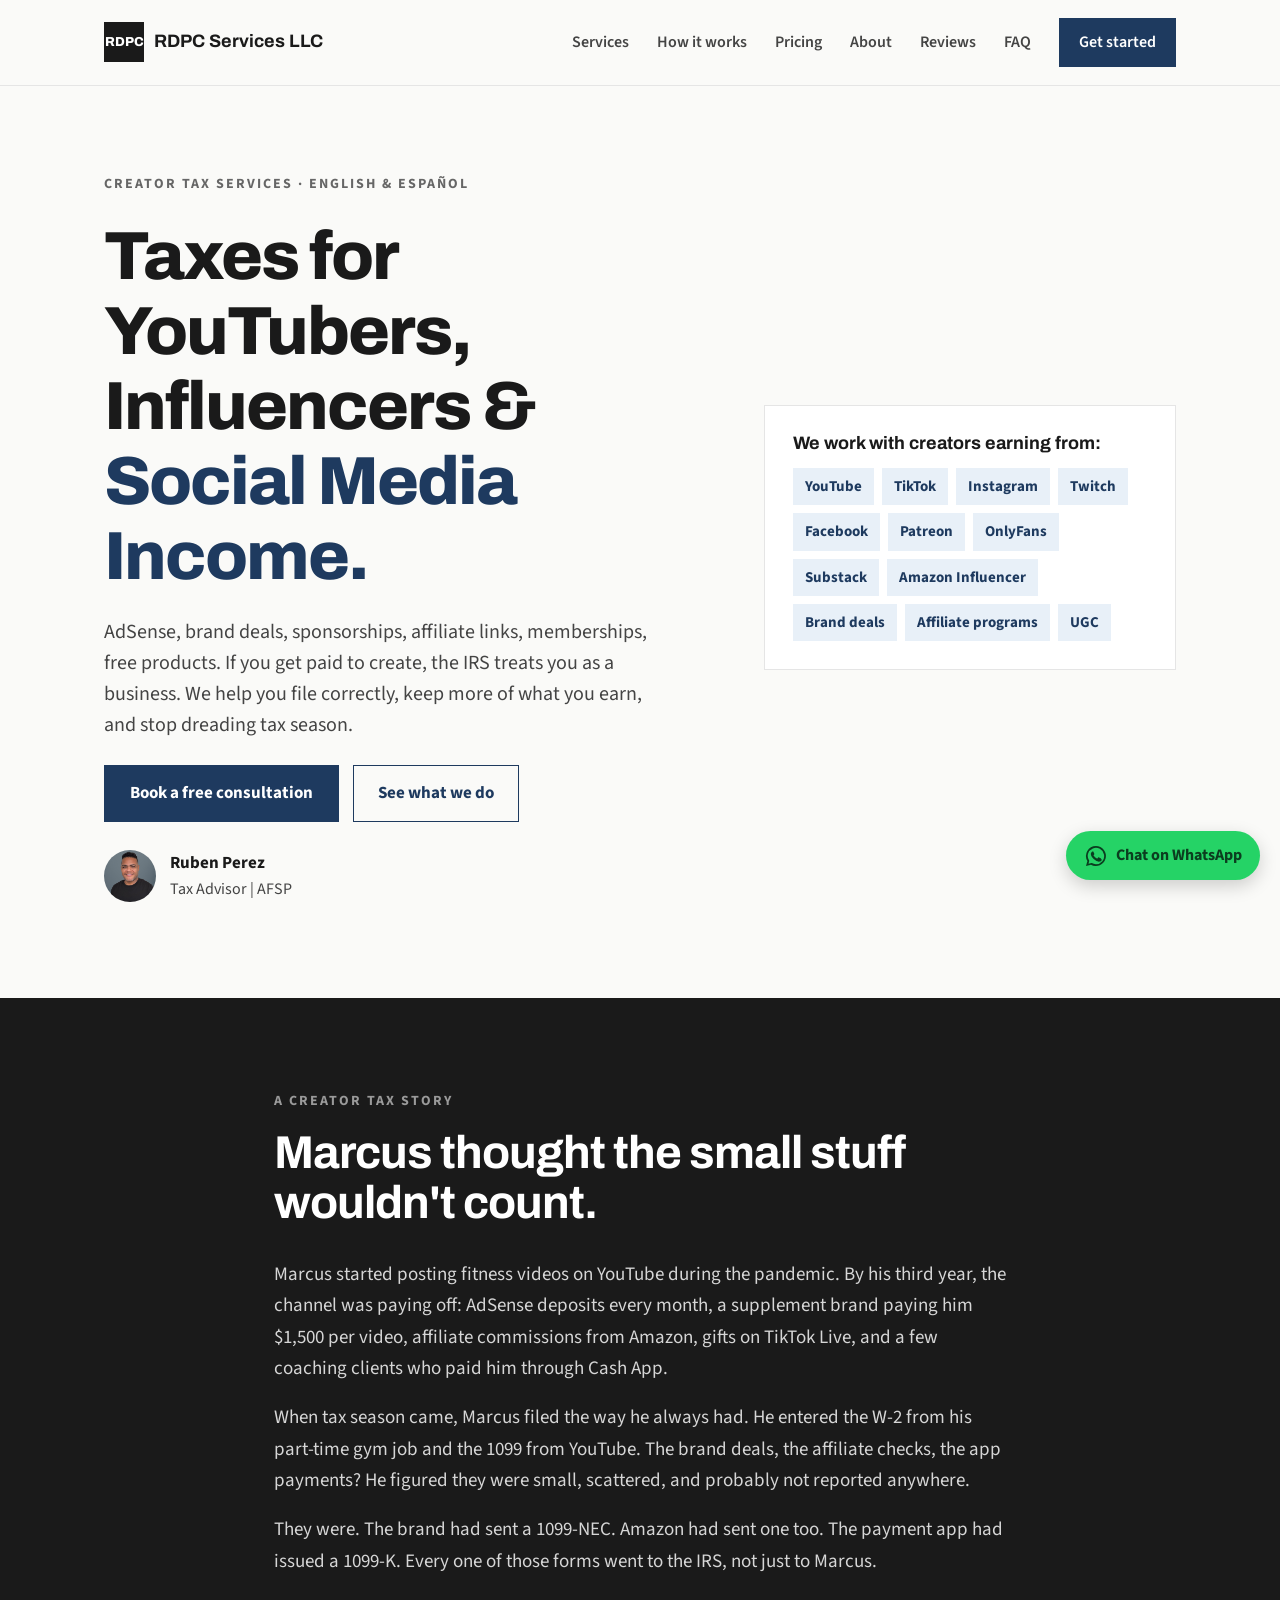
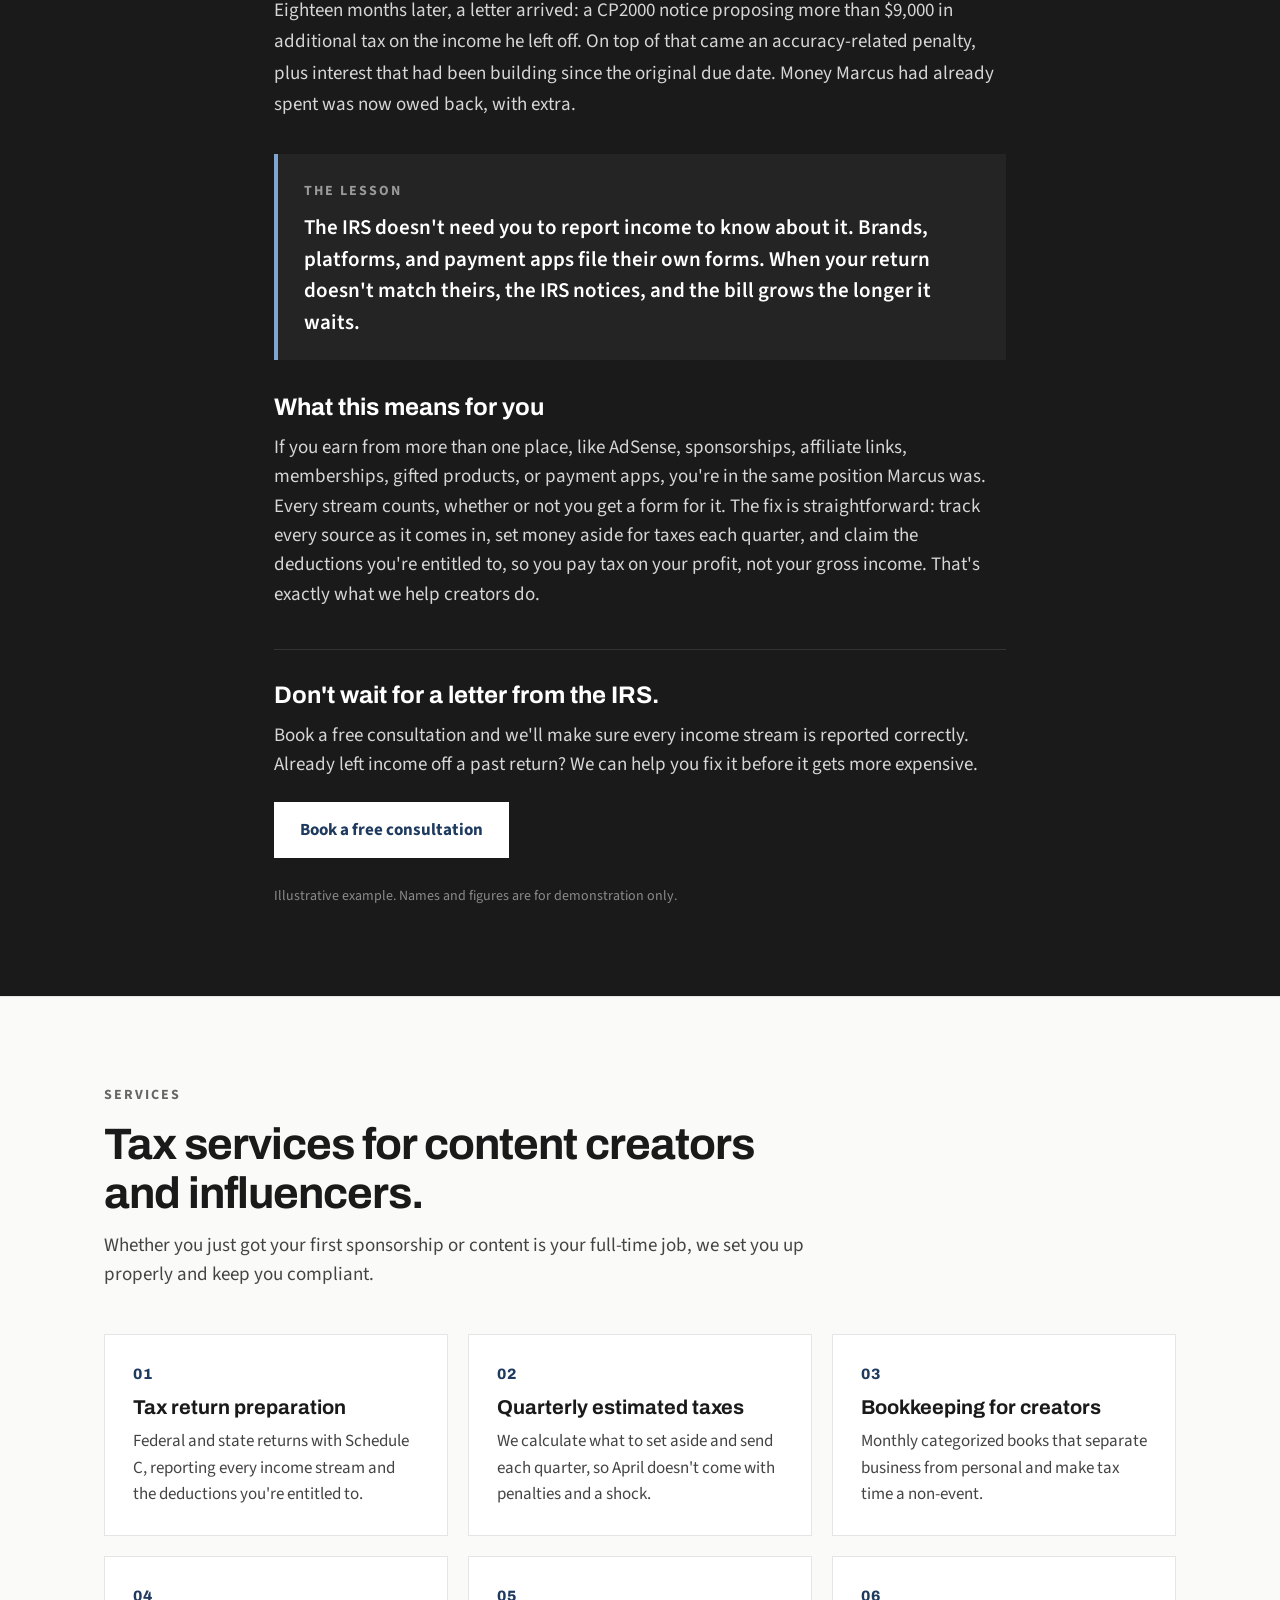
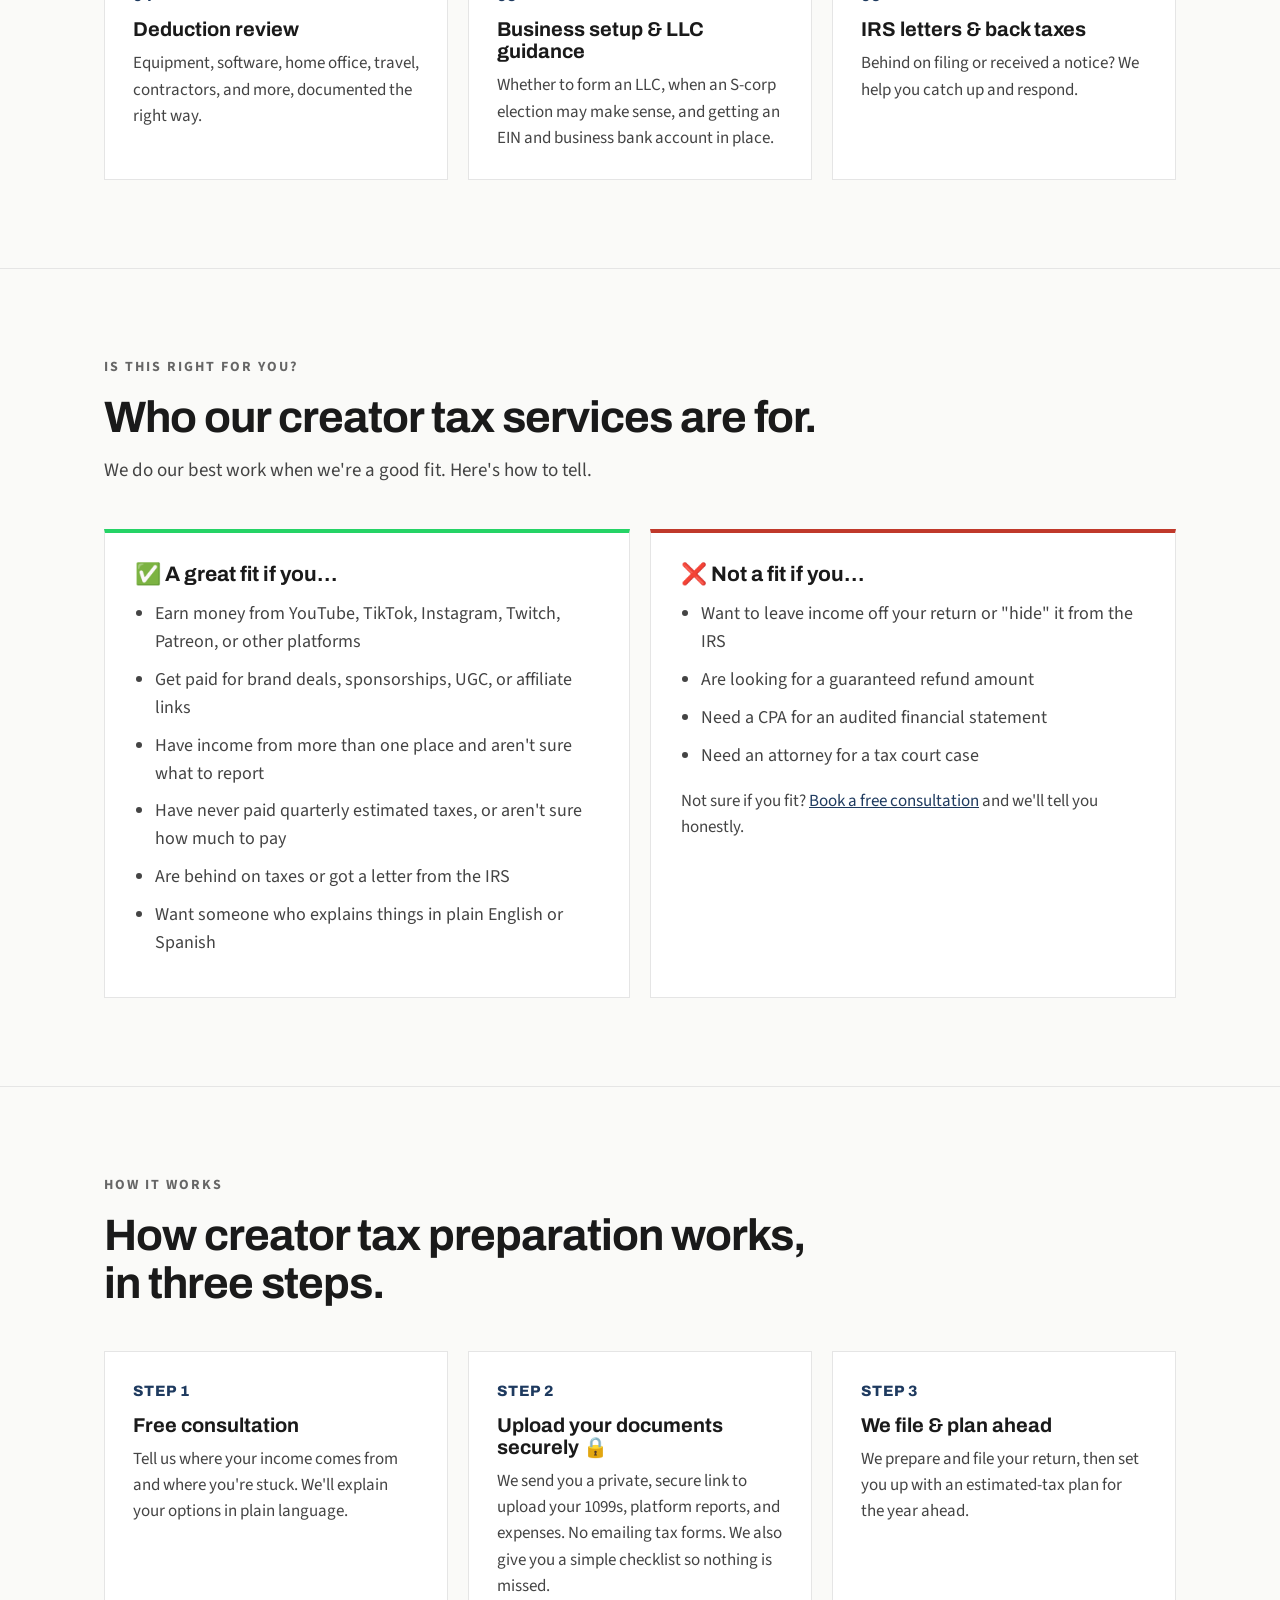
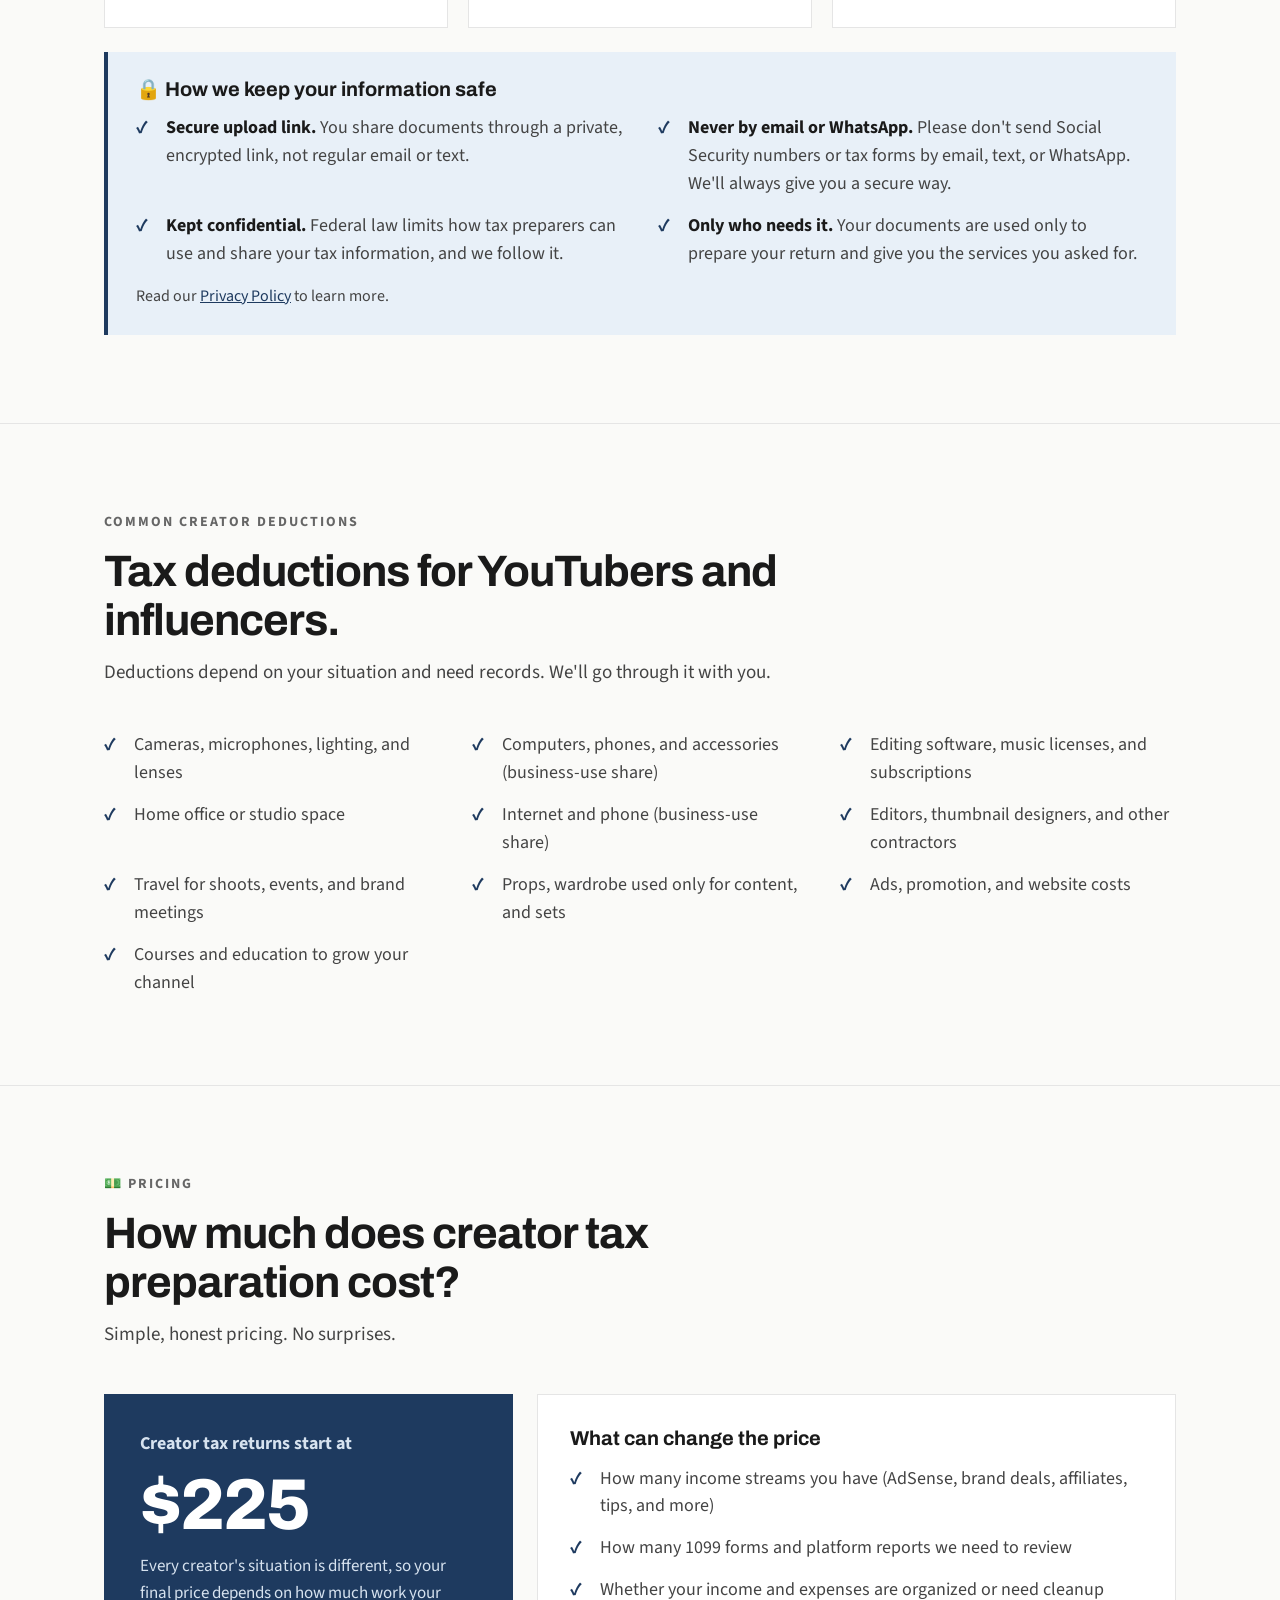
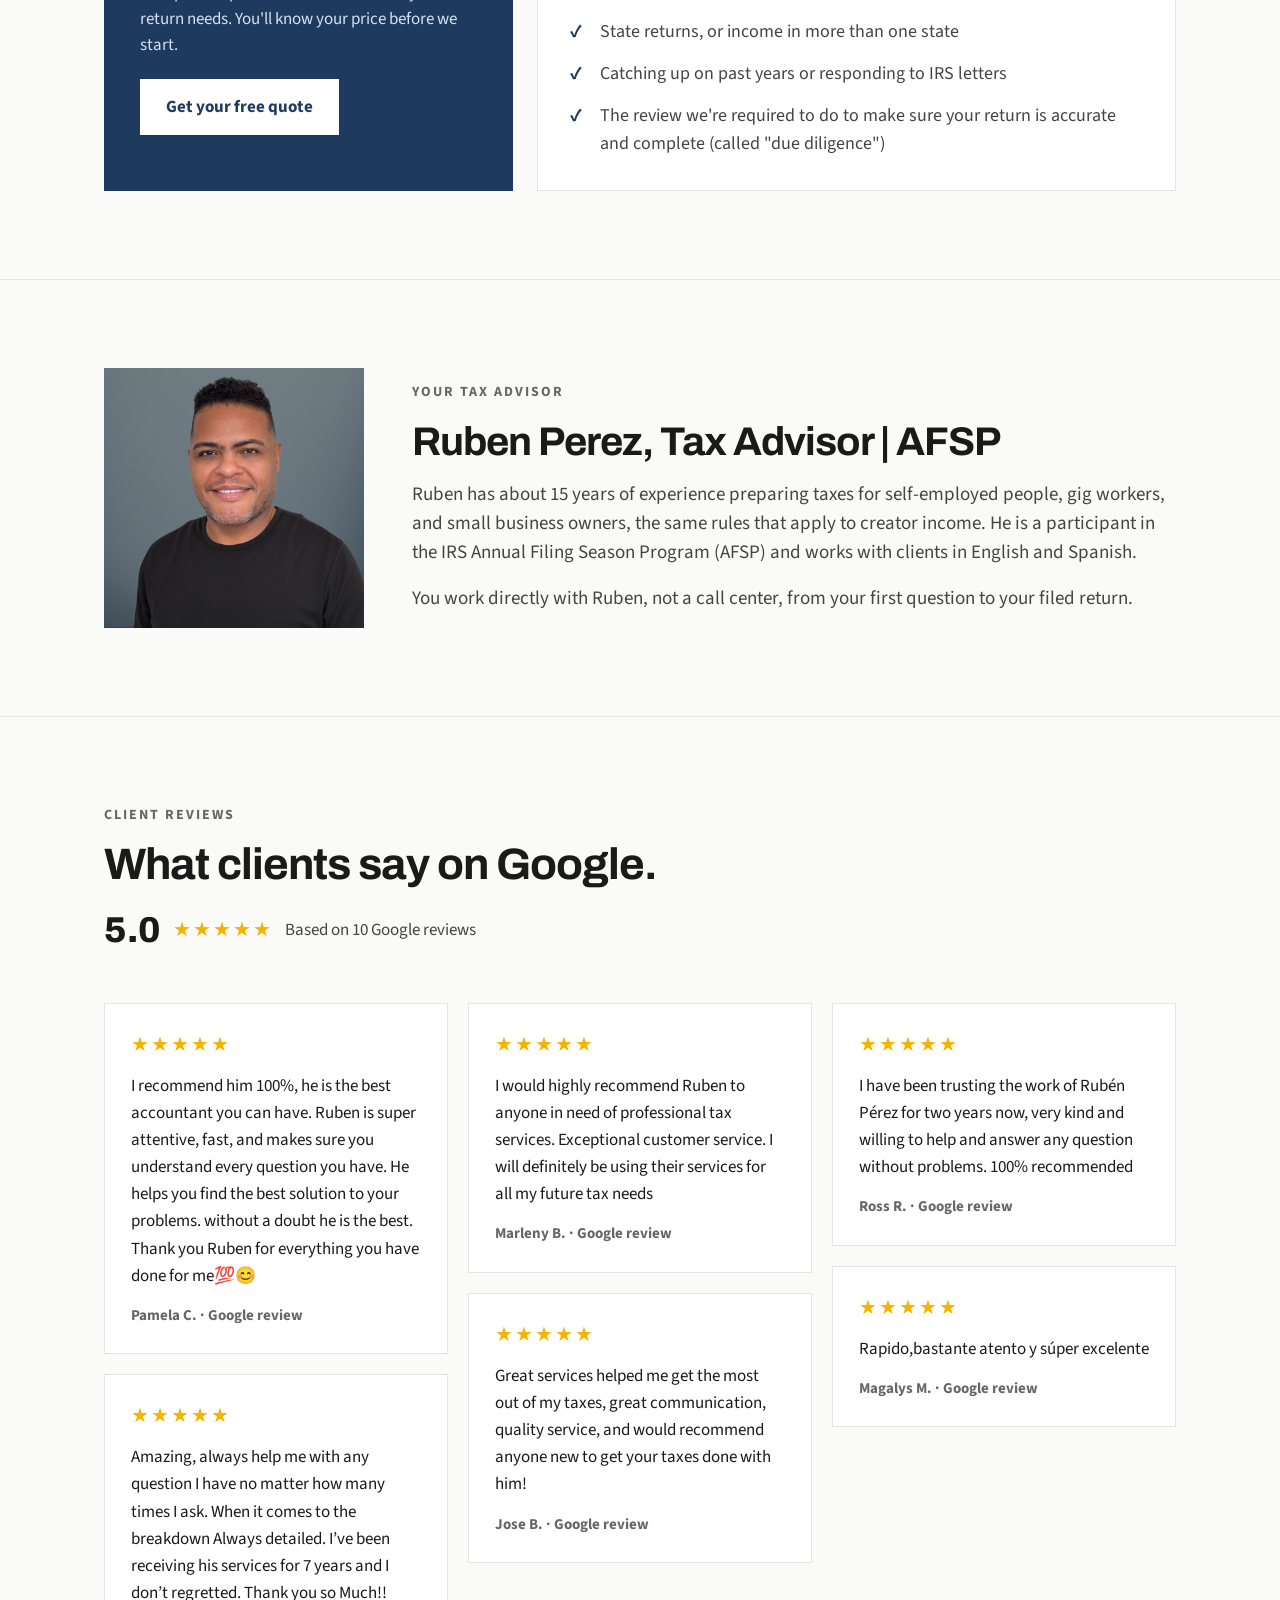
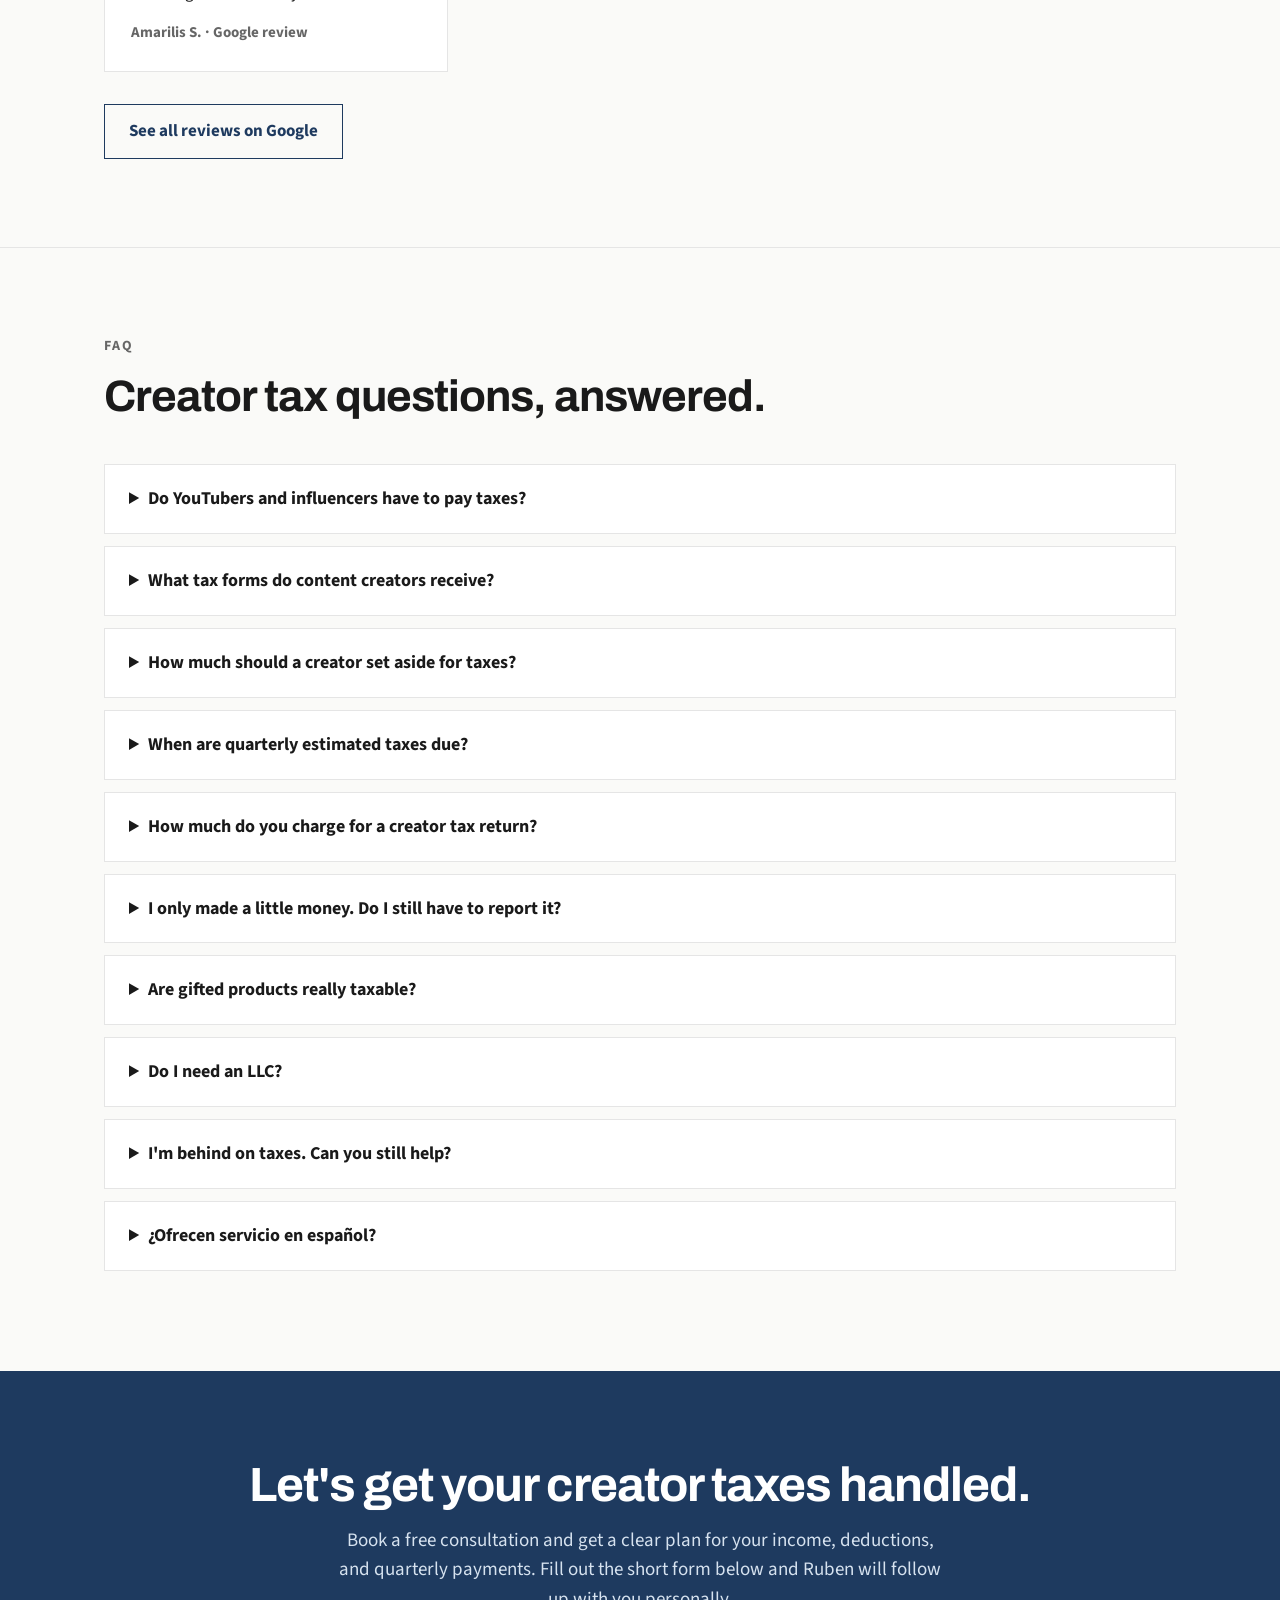
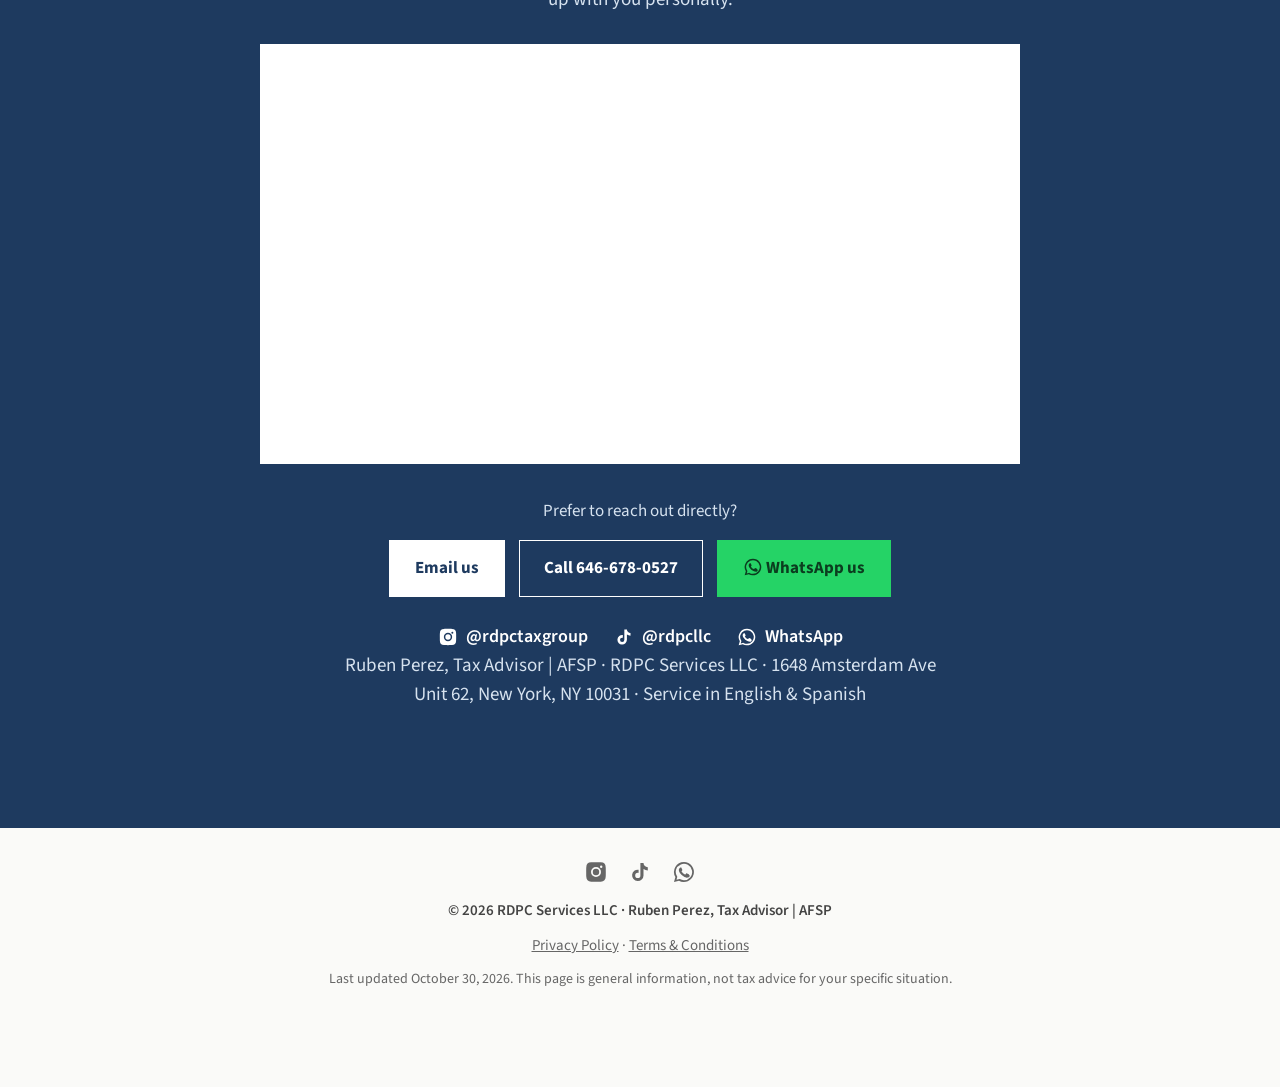
==== commit 9259c952: "Add 'Who this is for / not for' section and secure document upload info Co-Authored-By: Claude Opus " ====
--- a/index.html
+++ b/index.html
@@ -365,6 +365,19 @@
 .price-factors{flex:2 1 420px;background:#fff;border:1px solid var(--line);padding:32px}
 .price-factors h3{font-size:20px;margin-bottom:16px}
 .price-factors ul.check{grid-template-columns:1fr}
+.secure-note{margin-top:24px;background:var(--accent);border-left:4px solid var(--navy);padding:26px 28px}
+.secure-note h3{font-size:20px;margin-bottom:14px}
+.secure-note ul.check{grid-template-columns:repeat(auto-fit,minmax(min(100%,420px),1fr))}
+.secure-note li b{color:var(--ink)}
+.secure-link{margin:16px 0 0;color:var(--muted);font-size:16px}
+.fit-grid{display:grid;grid-template-columns:repeat(auto-fit,minmax(300px,1fr));gap:20px}
+.fit-card{background:#fff;border:1px solid var(--line);padding:30px}
+.fit-yes{border-top:4px solid #25D366}
+.fit-no{border-top:4px solid #C0392B}
+.fit-card h3{font-size:21px;margin-bottom:14px}
+.fit-card ul{margin:0;padding-left:20px}
+.fit-card li{color:var(--muted);margin-bottom:10px}
+.fit-note{margin:18px 0 0;color:var(--muted);font-size:17px}
 footer{padding:32px 0 96px;font-size:15px;color:var(--soft)}
 footer .wrap{display:flex;flex-direction:column;align-items:center;text-align:center;gap:12px}
 .foot-social{gap:20px}
@@ -457,6 +470,39 @@
 </div>
 </section>
 
+<section id="fit">
+<div class="wrap">
+<div class="section-head">
+<span class="eyebrow">Is this right for you?</span>
+<h2>Who our creator tax services are for.</h2>
+<p>We do our best work when we're a good fit. Here's how to tell.</p>
+</div>
+<div class="fit-grid">
+<div class="fit-card fit-yes">
+<h3>✅ A great fit if you…</h3>
+<ul>
+<li>Earn money from YouTube, TikTok, Instagram, Twitch, Patreon, or other platforms</li>
+<li>Get paid for brand deals, sponsorships, UGC, or affiliate links</li>
+<li>Have income from more than one place and aren't sure what to report</li>
+<li>Have never paid quarterly estimated taxes, or aren't sure how much to pay</li>
+<li>Are behind on taxes or got a letter from the IRS</li>
+<li>Want someone who explains things in plain English or Spanish</li>
+</ul>
+</div>
+<div class="fit-card fit-no">
+<h3>❌ Not a fit if you…</h3>
+<ul>
+<li>Want to leave income off your return or "hide" it from the IRS</li>
+<li>Are looking for a guaranteed refund amount</li>
+<li>Need a CPA for an audited financial statement</li>
+<li>Need an attorney for a tax court case</li>
+</ul>
+<p class="fit-note">Not sure if you fit? <a href="https://form.jotform.com/253648427878879" target="_blank" rel="noopener">Book a free consultation</a> and we'll tell you honestly.</p>
+</div>
+</div>
+</div>
+</section>
+
 <section id="how">
 <div class="wrap">
 <div class="section-head">
@@ -465,8 +511,18 @@
 </div>
 <div class="grid">
 <div class="card"><span class="num">STEP 1</span><h3>Free consultation</h3><p>Tell us where your income comes from and where you're stuck. We'll explain your options in plain language.</p></div>
-<div class="card"><span class="num">STEP 2</span><h3>Send your documents</h3><p>Upload your 1099s, platform reports, and expenses securely. We give you a simple checklist so nothing is missed.</p></div>
+<div class="card"><span class="num">STEP 2</span><h3>Upload your documents securely 🔒</h3><p>We send you a private, secure link to upload your 1099s, platform reports, and expenses. No emailing tax forms. We also give you a simple checklist so nothing is missed.</p></div>
 <div class="card"><span class="num">STEP 3</span><h3>We file &amp; plan ahead</h3><p>We prepare and file your return, then set you up with an estimated-tax plan for the year ahead.</p></div>
+</div>
+<div class="secure-note">
+<h3>🔒 How we keep your information safe</h3>
+<ul class="check">
+<li><b>Secure upload link.</b> You share documents through a private, encrypted link, not regular email or text.</li>
+<li><b>Never by email or WhatsApp.</b> Please don't send Social Security numbers or tax forms by email, text, or WhatsApp. We'll always give you a secure way.</li>
+<li><b>Kept confidential.</b> Federal law limits how tax preparers can use and share your tax information, and we follow it.</li>
+<li><b>Only who needs it.</b> Your documents are used only to prepare your return and give you the services you asked for.</li>
+</ul>
+<p class="secure-link">Read our <a href="/privacy/">Privacy Policy</a> to learn more.</p>
 </div>
 </div>
 </section>
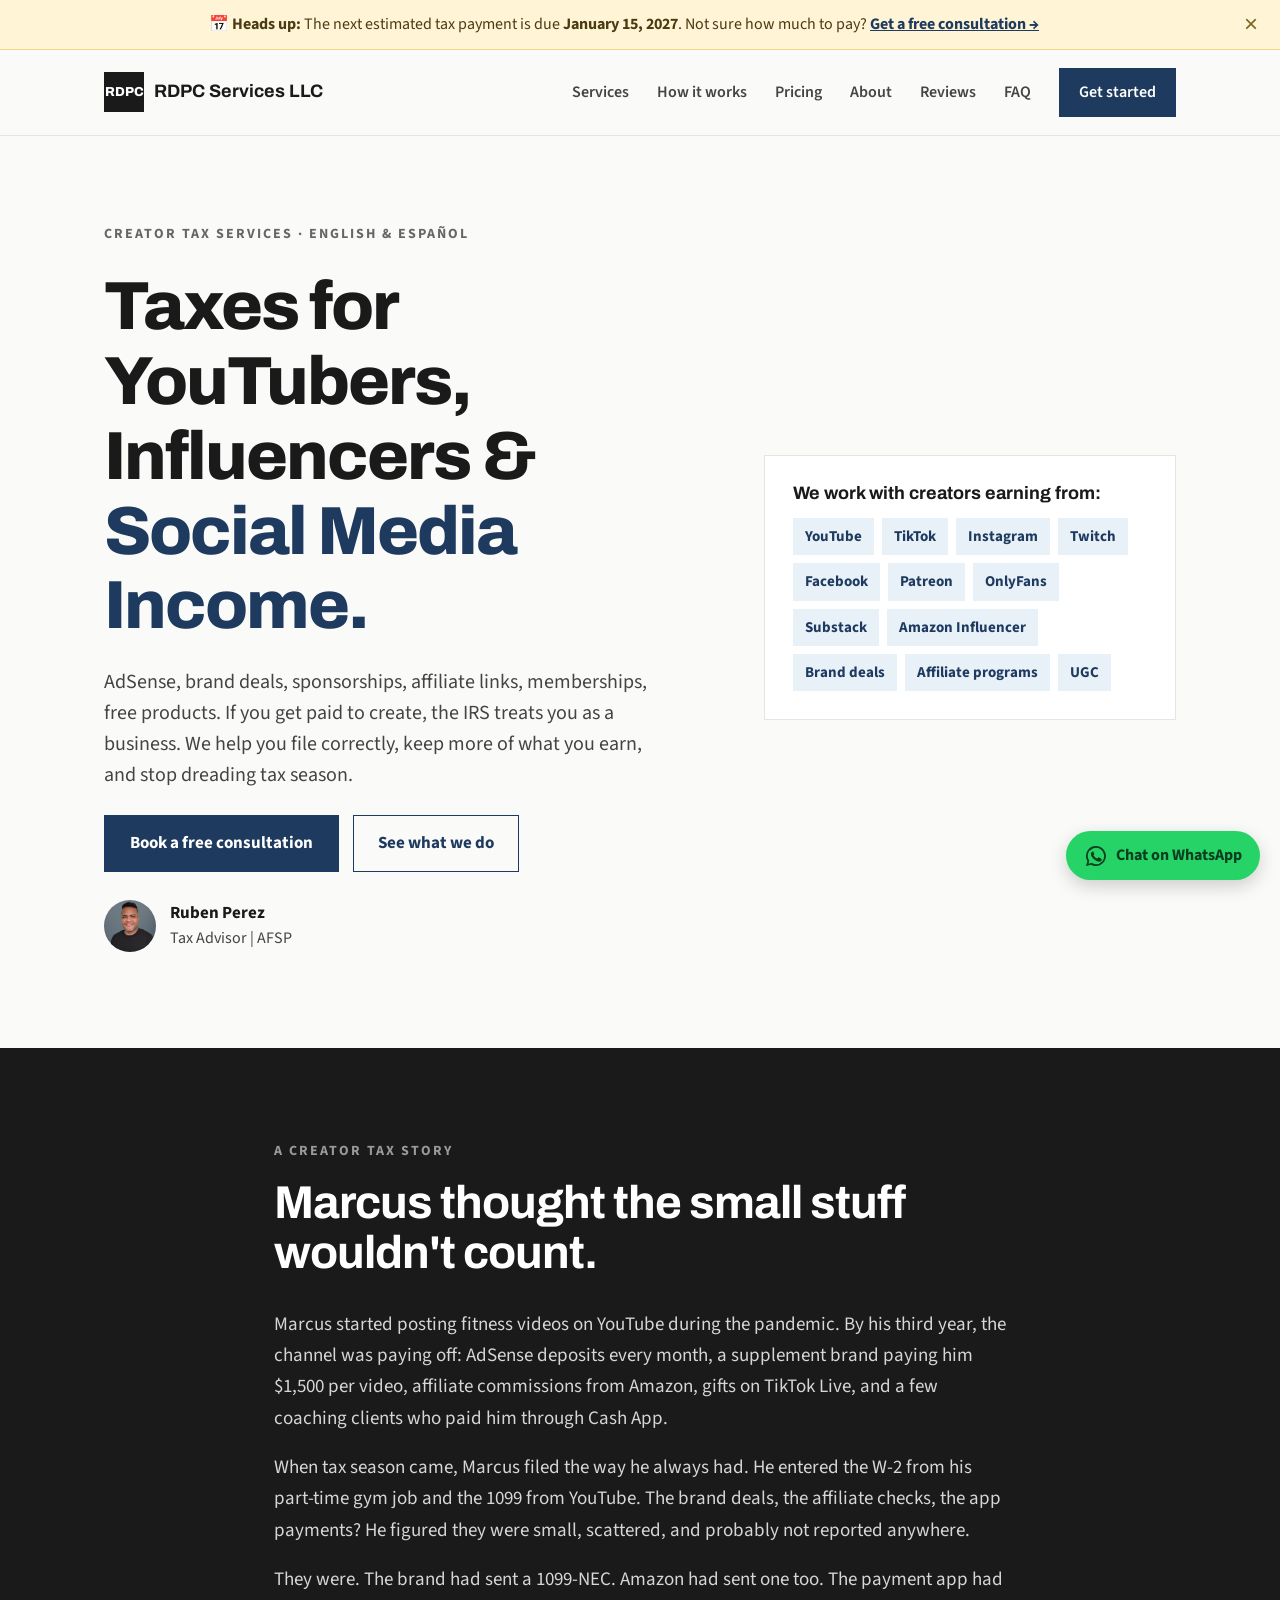
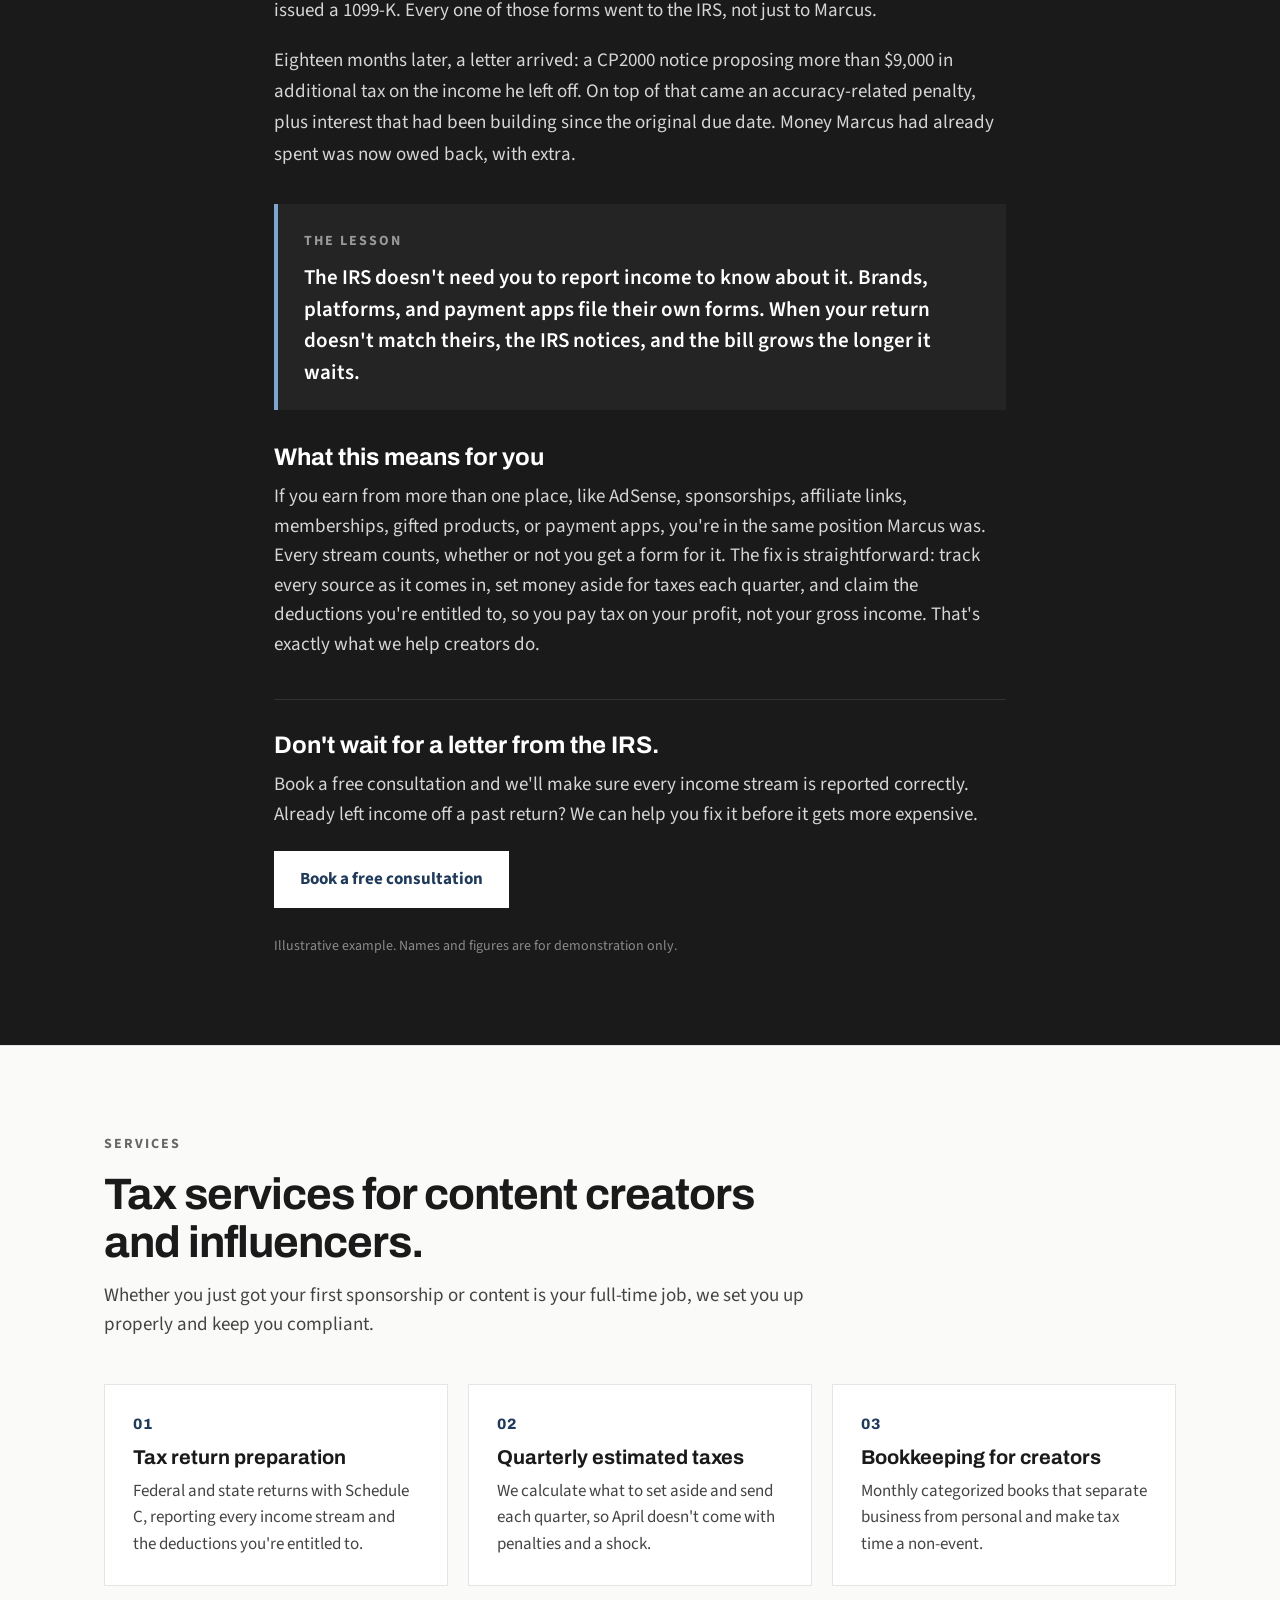
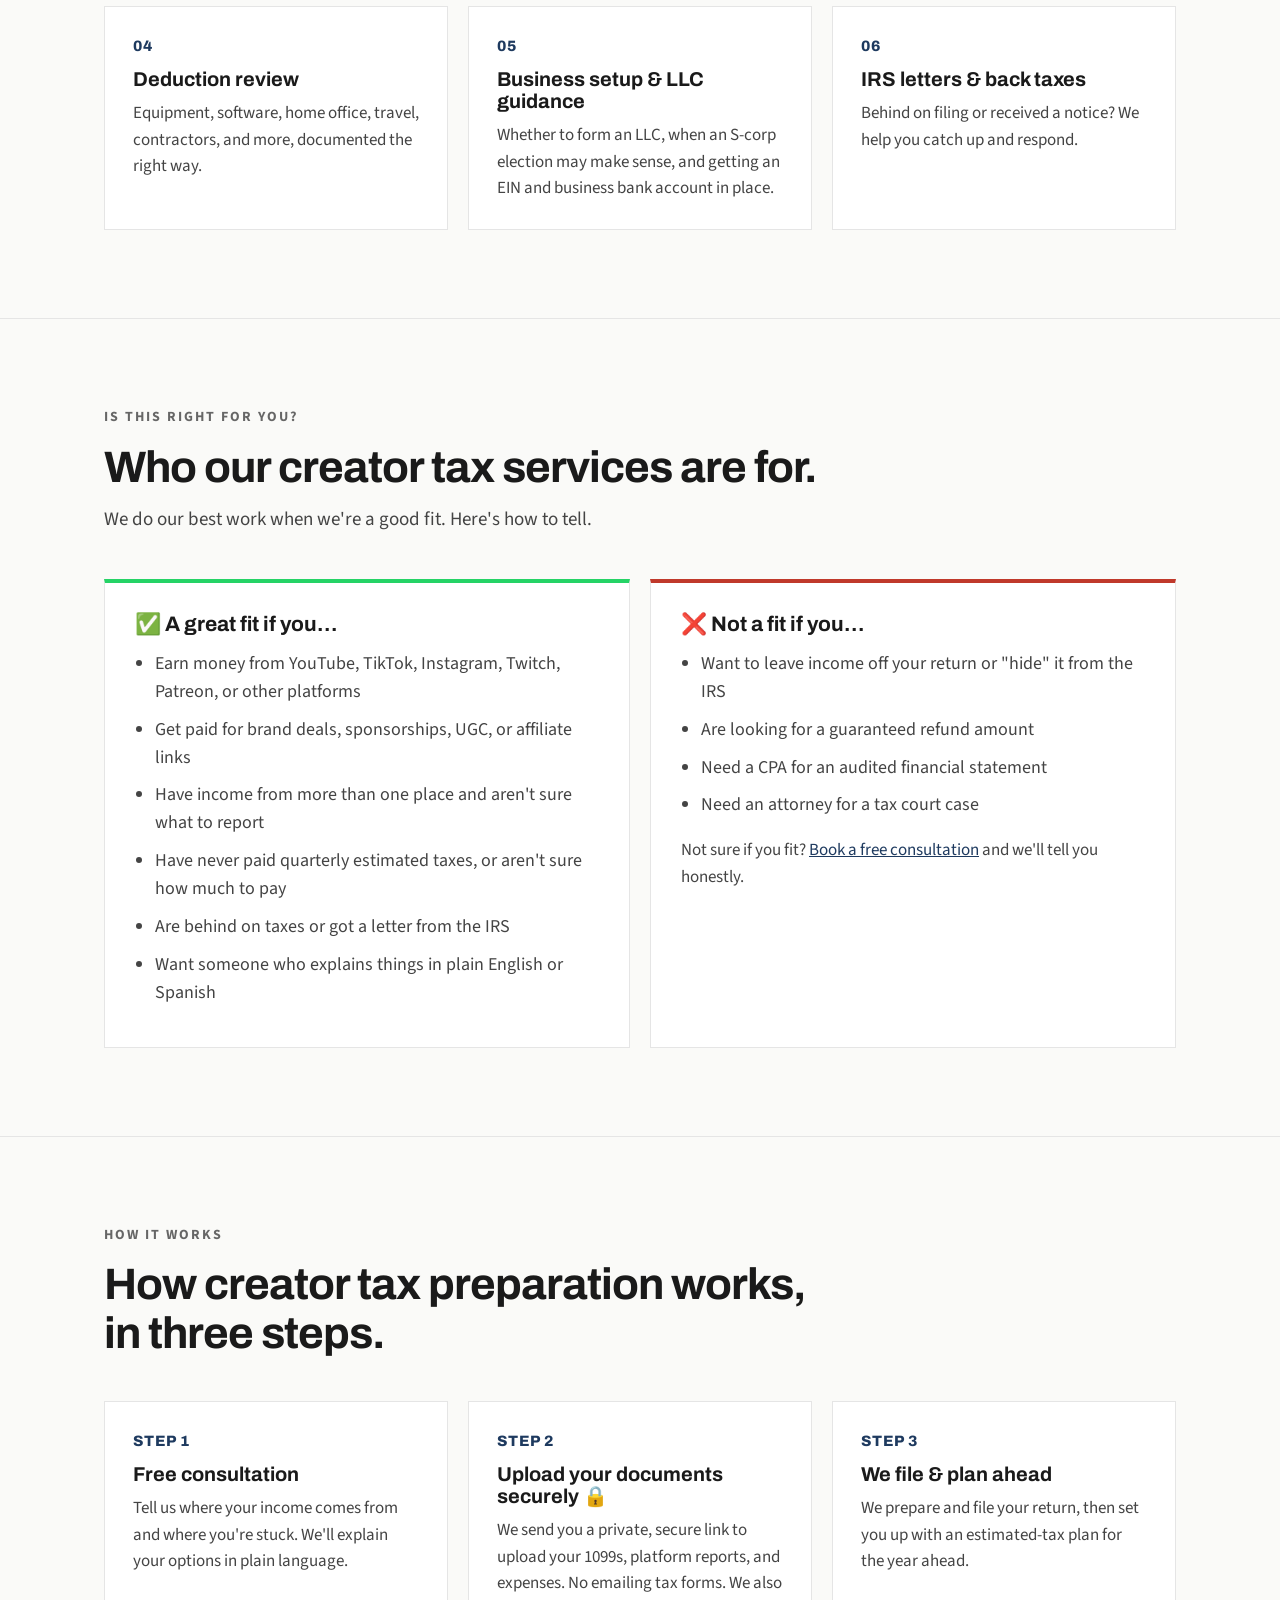
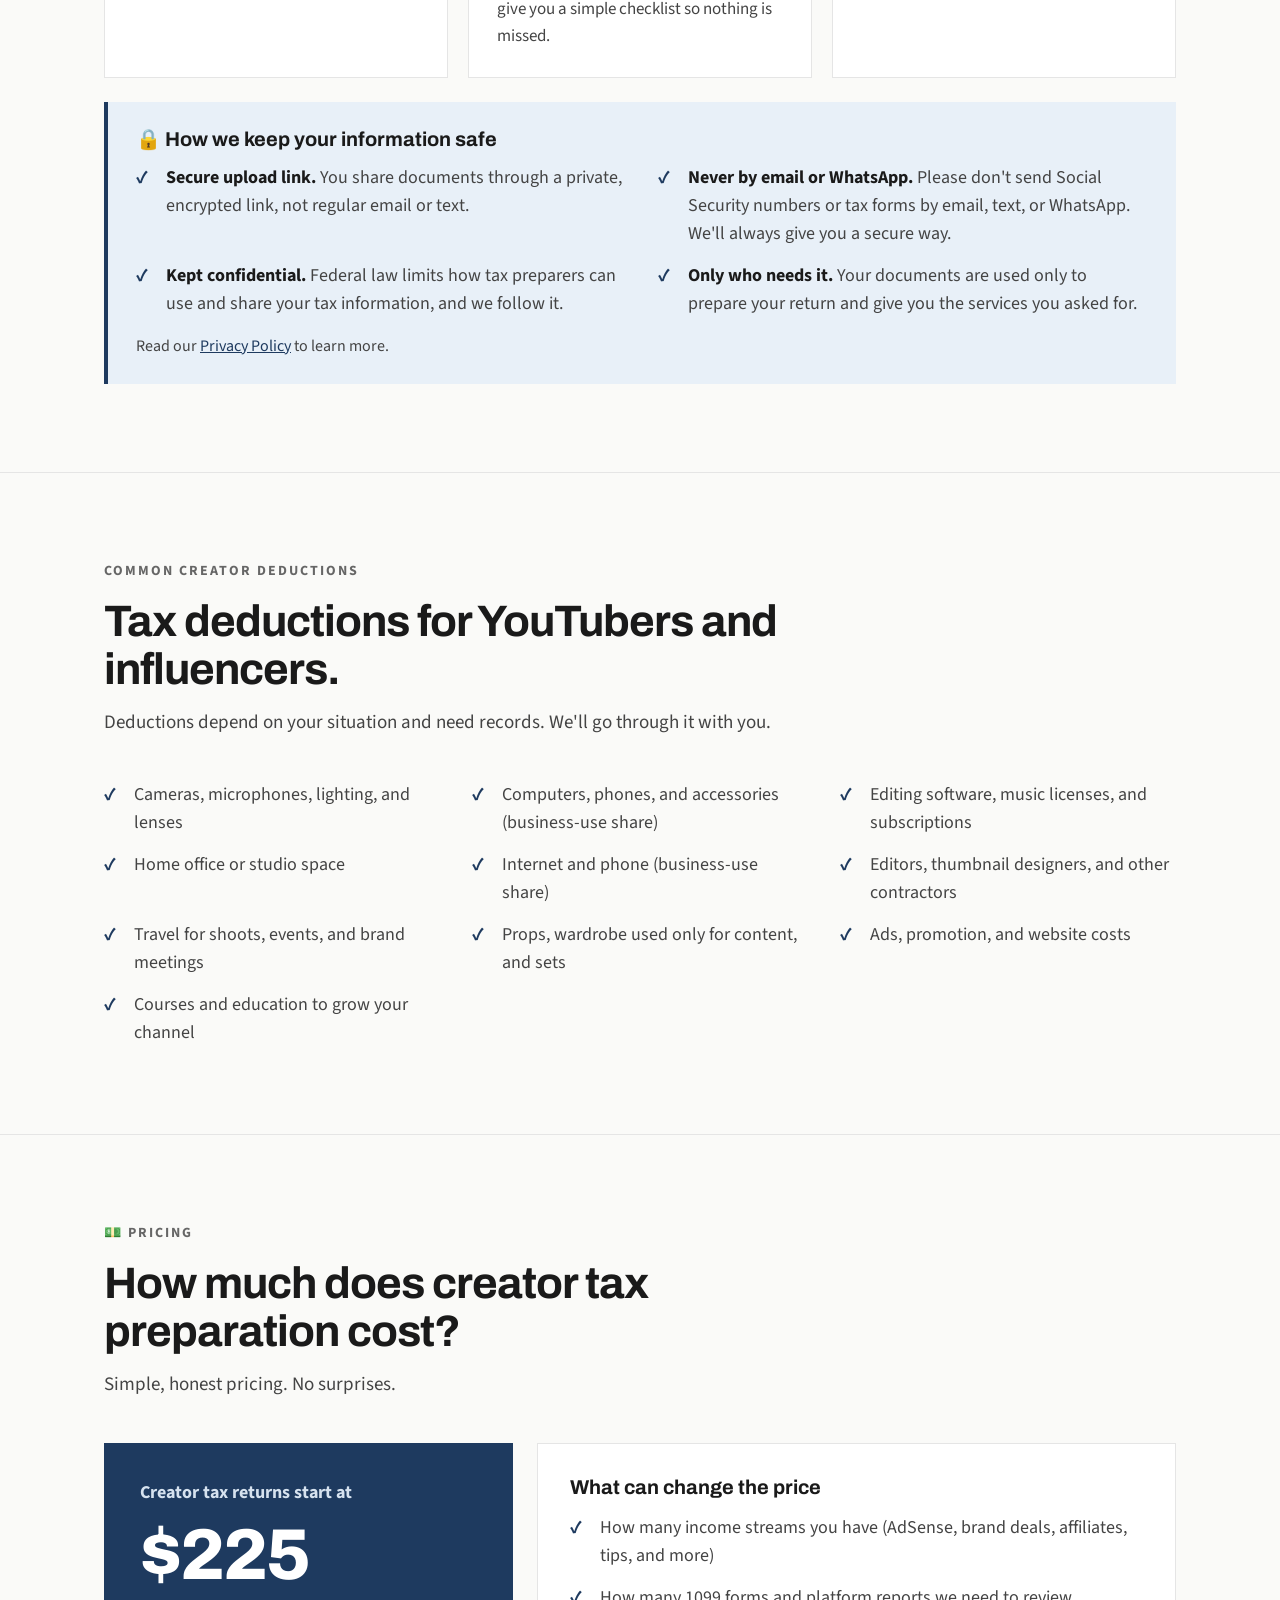
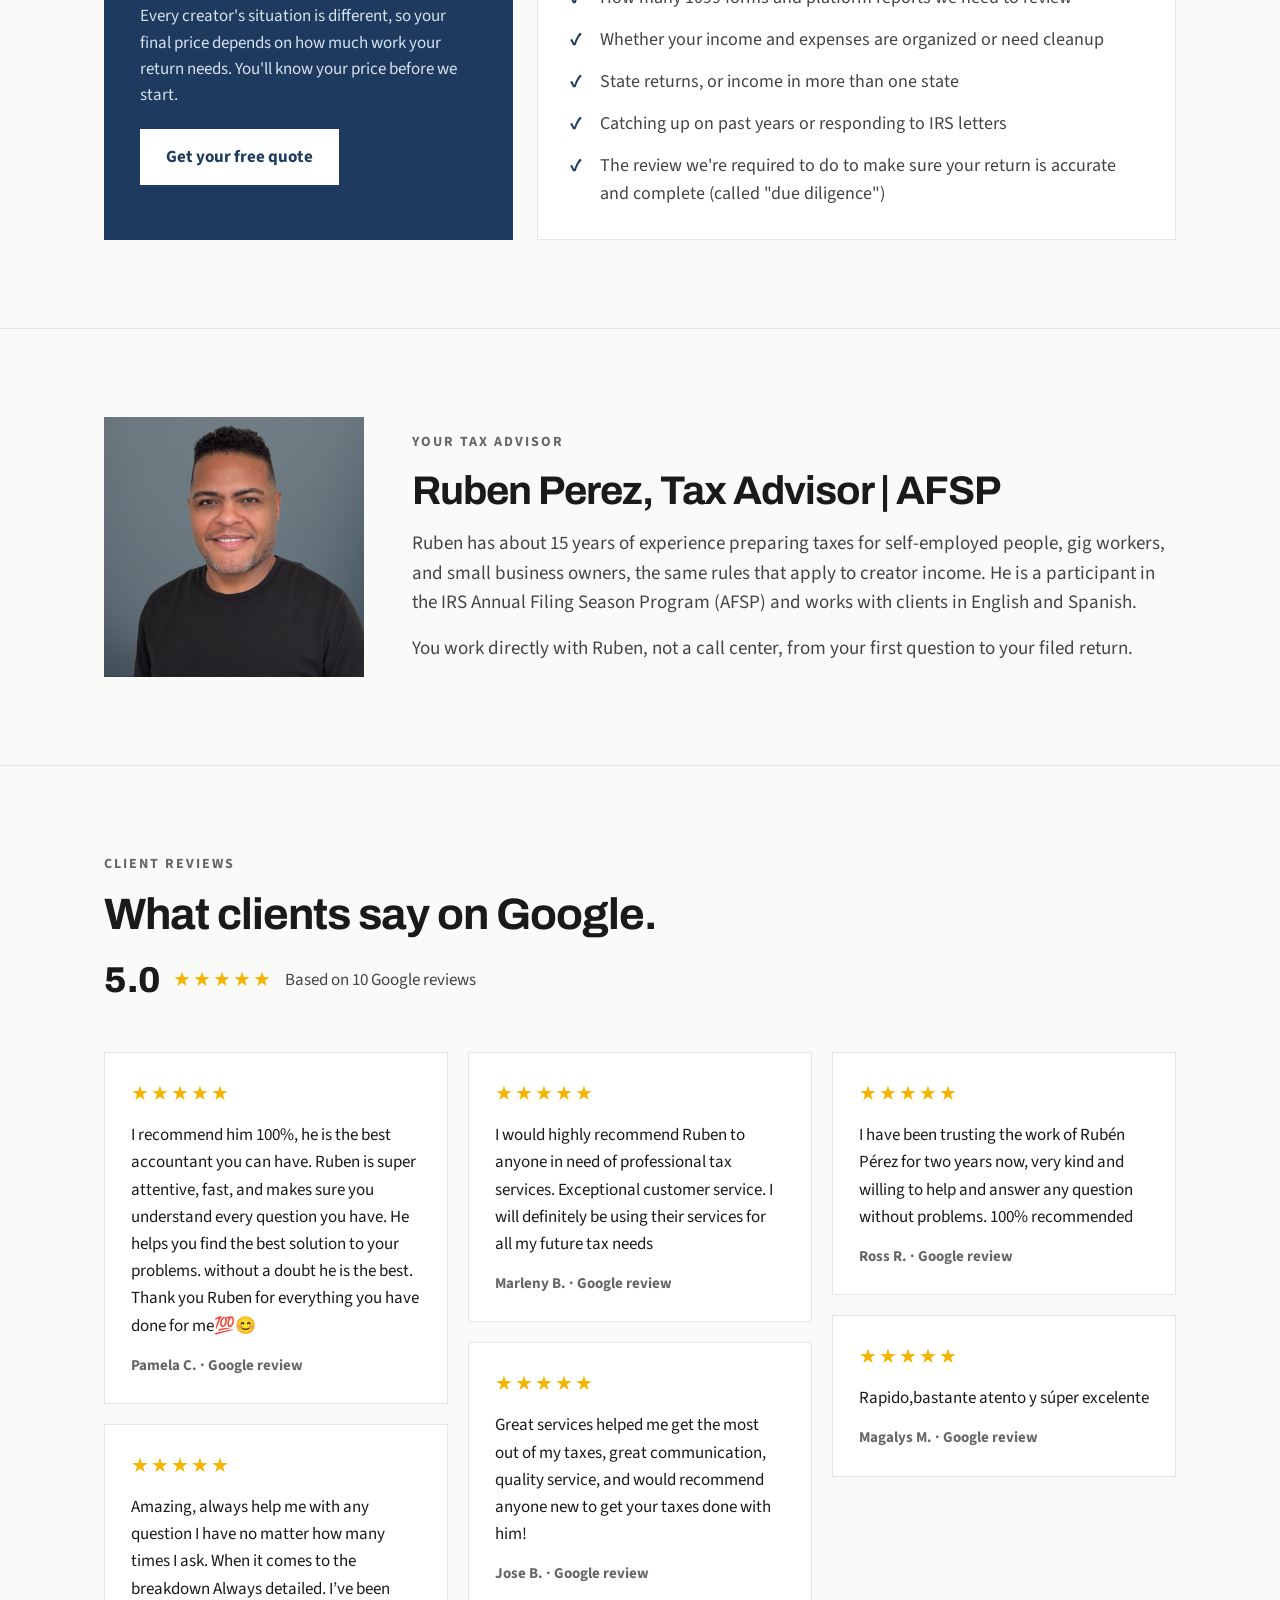
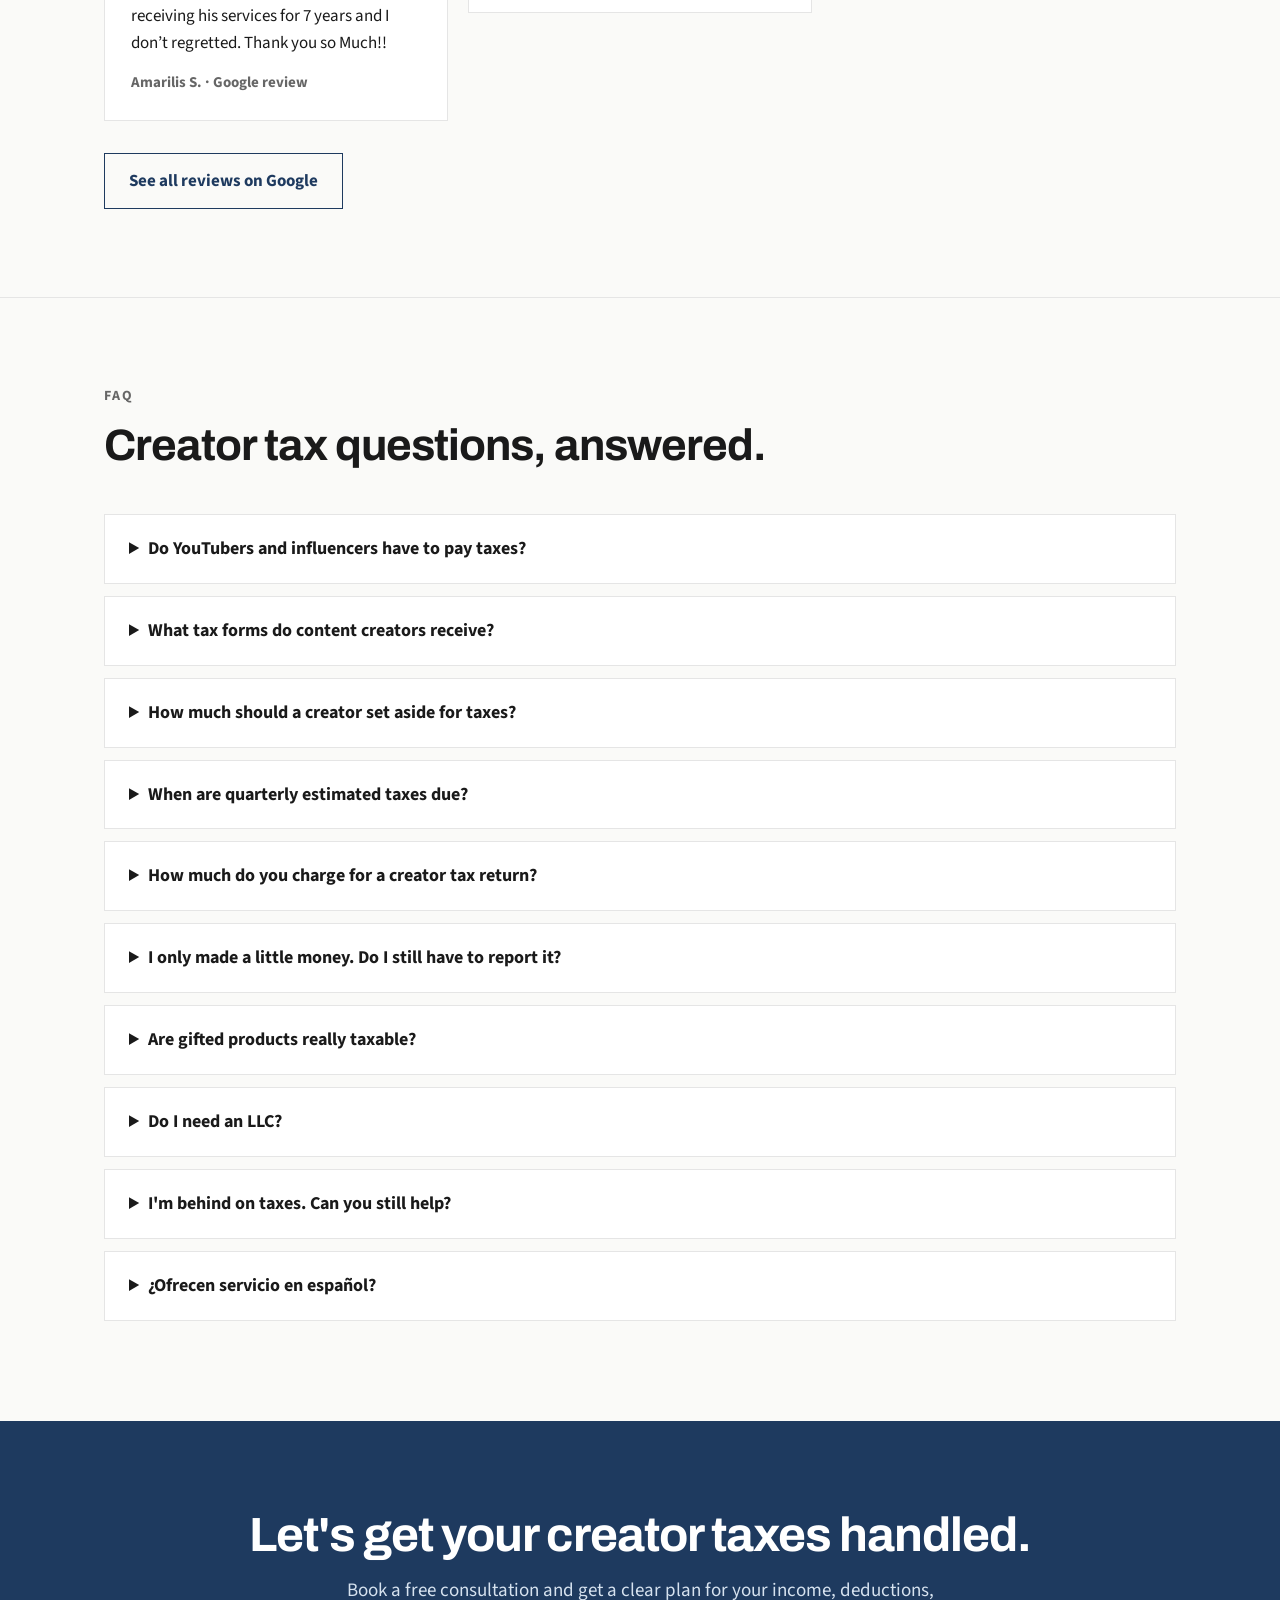
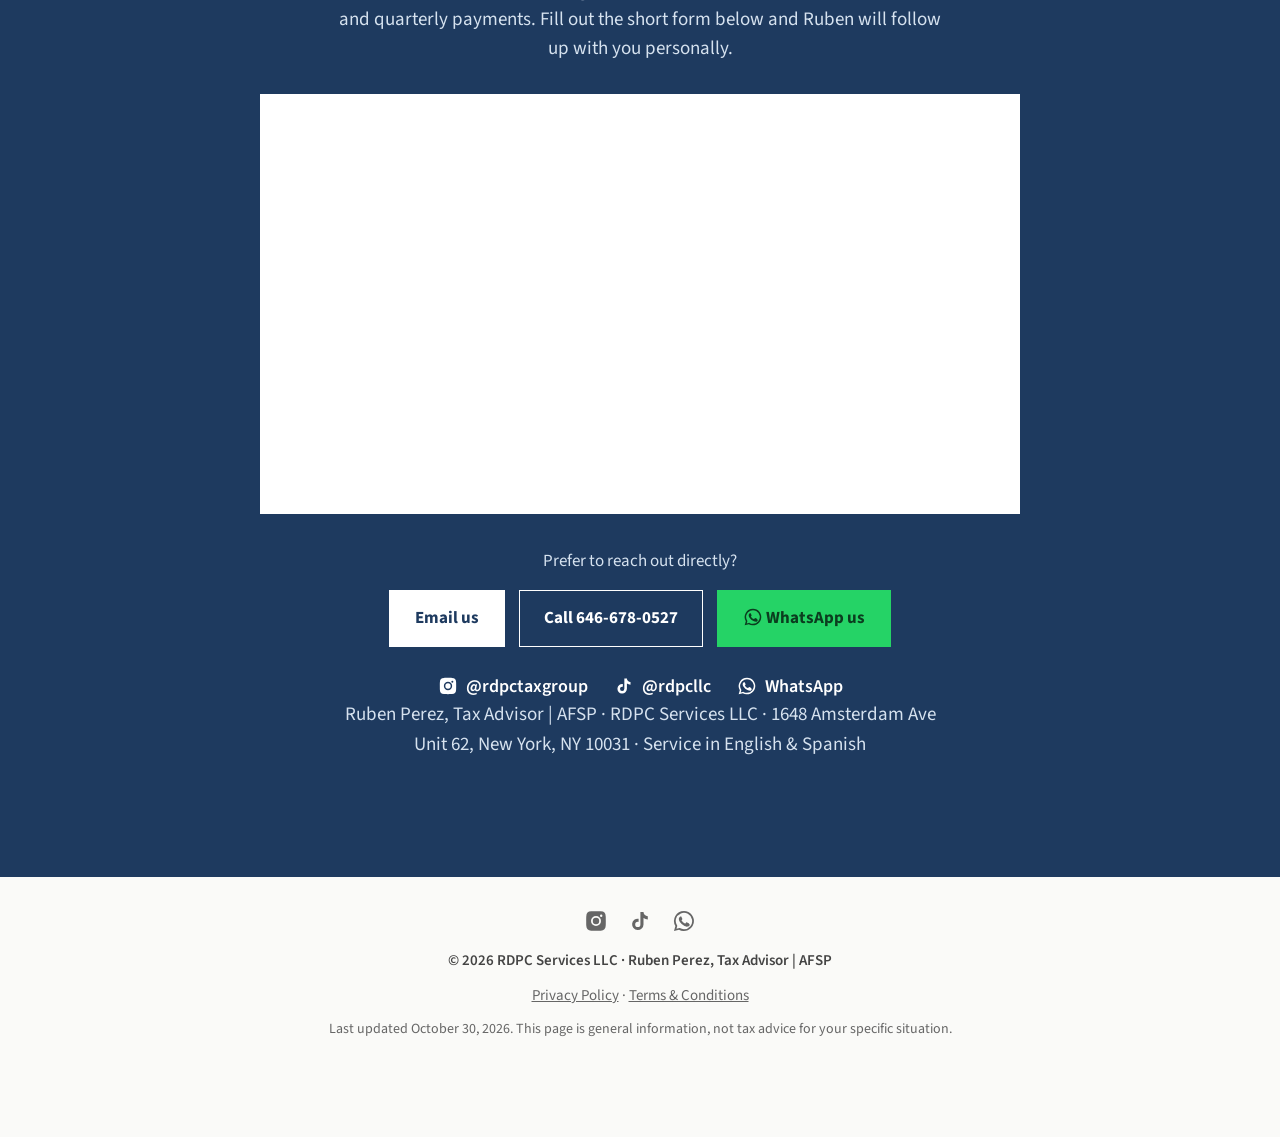
==== commit 08ece395: "Add dismissible, auto-expiring estimated-tax deadline banner (Jan 15, 2027) Co-Authored-By: Claude O" ====
--- a/index.html
+++ b/index.html
@@ -378,6 +378,11 @@
 .fit-card ul{margin:0;padding-left:20px}
 .fit-card li{color:var(--muted);margin-bottom:10px}
 .fit-note{margin:18px 0 0;color:var(--muted);font-size:17px}
+.deadline{background:#FFF4D6;border-bottom:1px solid #F0D58A;position:relative}
+.deadline p{max-width:1120px;margin:0 auto;padding:12px 56px 12px 24px;font-size:16px;color:#4A3B12;text-align:center}
+.deadline a{color:#1E3A5F;font-weight:700;white-space:nowrap}
+.deadline-x{position:absolute;right:12px;top:50%;transform:translateY(-50%);background:none;border:0;font-size:24px;line-height:1;color:#7A6420;cursor:pointer;padding:6px 10px}
+.deadline-x:hover{color:#1A1A1A}
 footer{padding:32px 0 96px;font-size:15px;color:var(--soft)}
 footer .wrap{display:flex;flex-direction:column;align-items:center;text-align:center;gap:12px}
 .foot-social{gap:20px}
@@ -388,6 +393,11 @@
 </head>
 <body>
 
+<!-- Deadline banner: edit the date + text each quarter, or delete this block. Auto-hides after data-expires. -->
+<div class="deadline" id="deadline" data-expires="2027-01-16">
+<p>📅 <b>Heads up:</b> The next estimated tax payment is due <b>January 15, 2027</b>. Not sure how much to pay? <a href="https://form.jotform.com/253648427878879" target="_blank" rel="noopener">Get a free consultation →</a></p>
+<button type="button" class="deadline-x" aria-label="Close this message">×</button>
+</div>
 <header>
 <div class="wrap">
 <nav>
@@ -666,5 +676,10 @@
 <script>
 (function(){var b=document.querySelector('.to-top');function t(){b.classList.toggle('show',window.scrollY>600)}window.addEventListener('scroll',t,{passive:true});t();b.addEventListener('click',function(e){e.preventDefault();window.scrollTo({top:0,behavior:'smooth'})})})();
 </script>
+<script>
+(function(){var d=document.getElementById('deadline');if(!d)return;var exp=new Date(d.getAttribute('data-expires')+'T00:00:00');var closed=false;try{closed=sessionStorage.getItem('deadlineClosed')==='1'}catch(e){}
+if(new Date()>=exp||closed){d.remove();return}
+d.querySelector('.deadline-x').addEventListener('click',function(){d.remove();try{sessionStorage.setItem('deadlineClosed','1')}catch(e){}})})();
+</script>
 </body>
 </html>
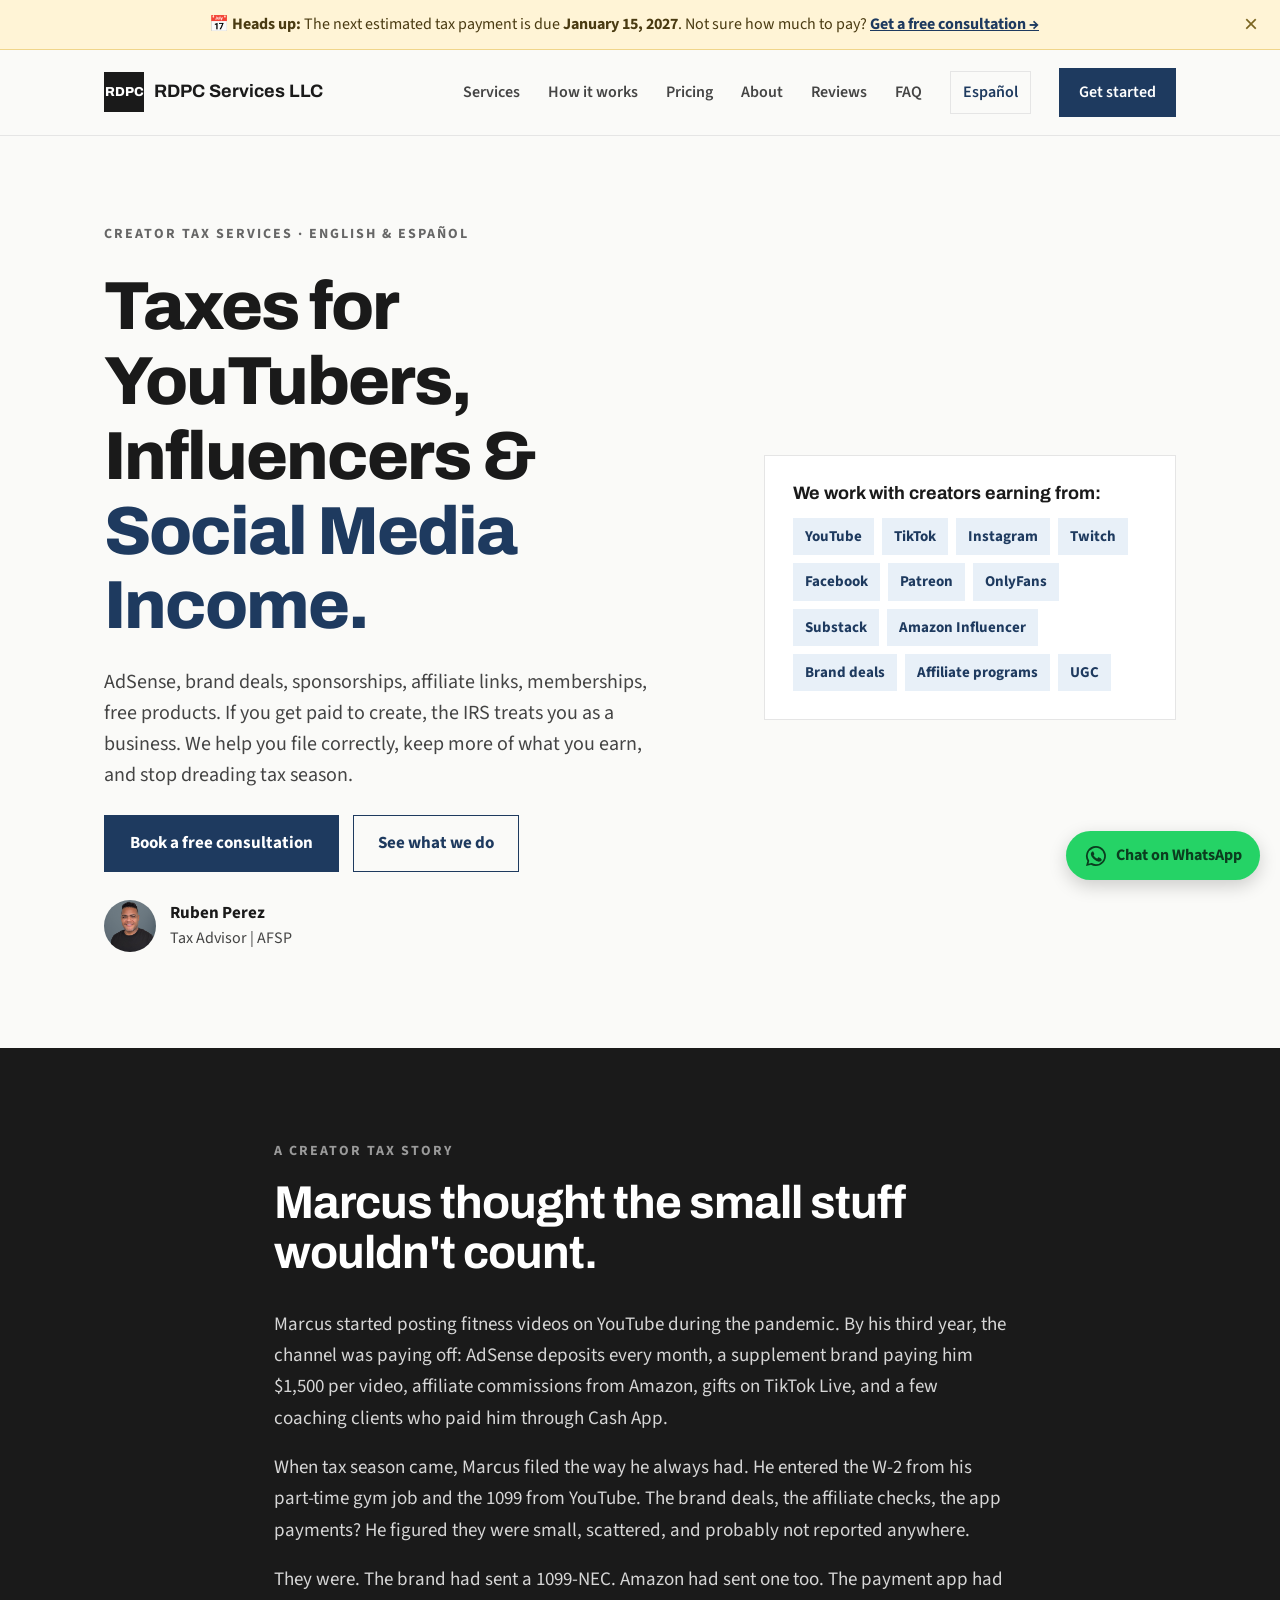
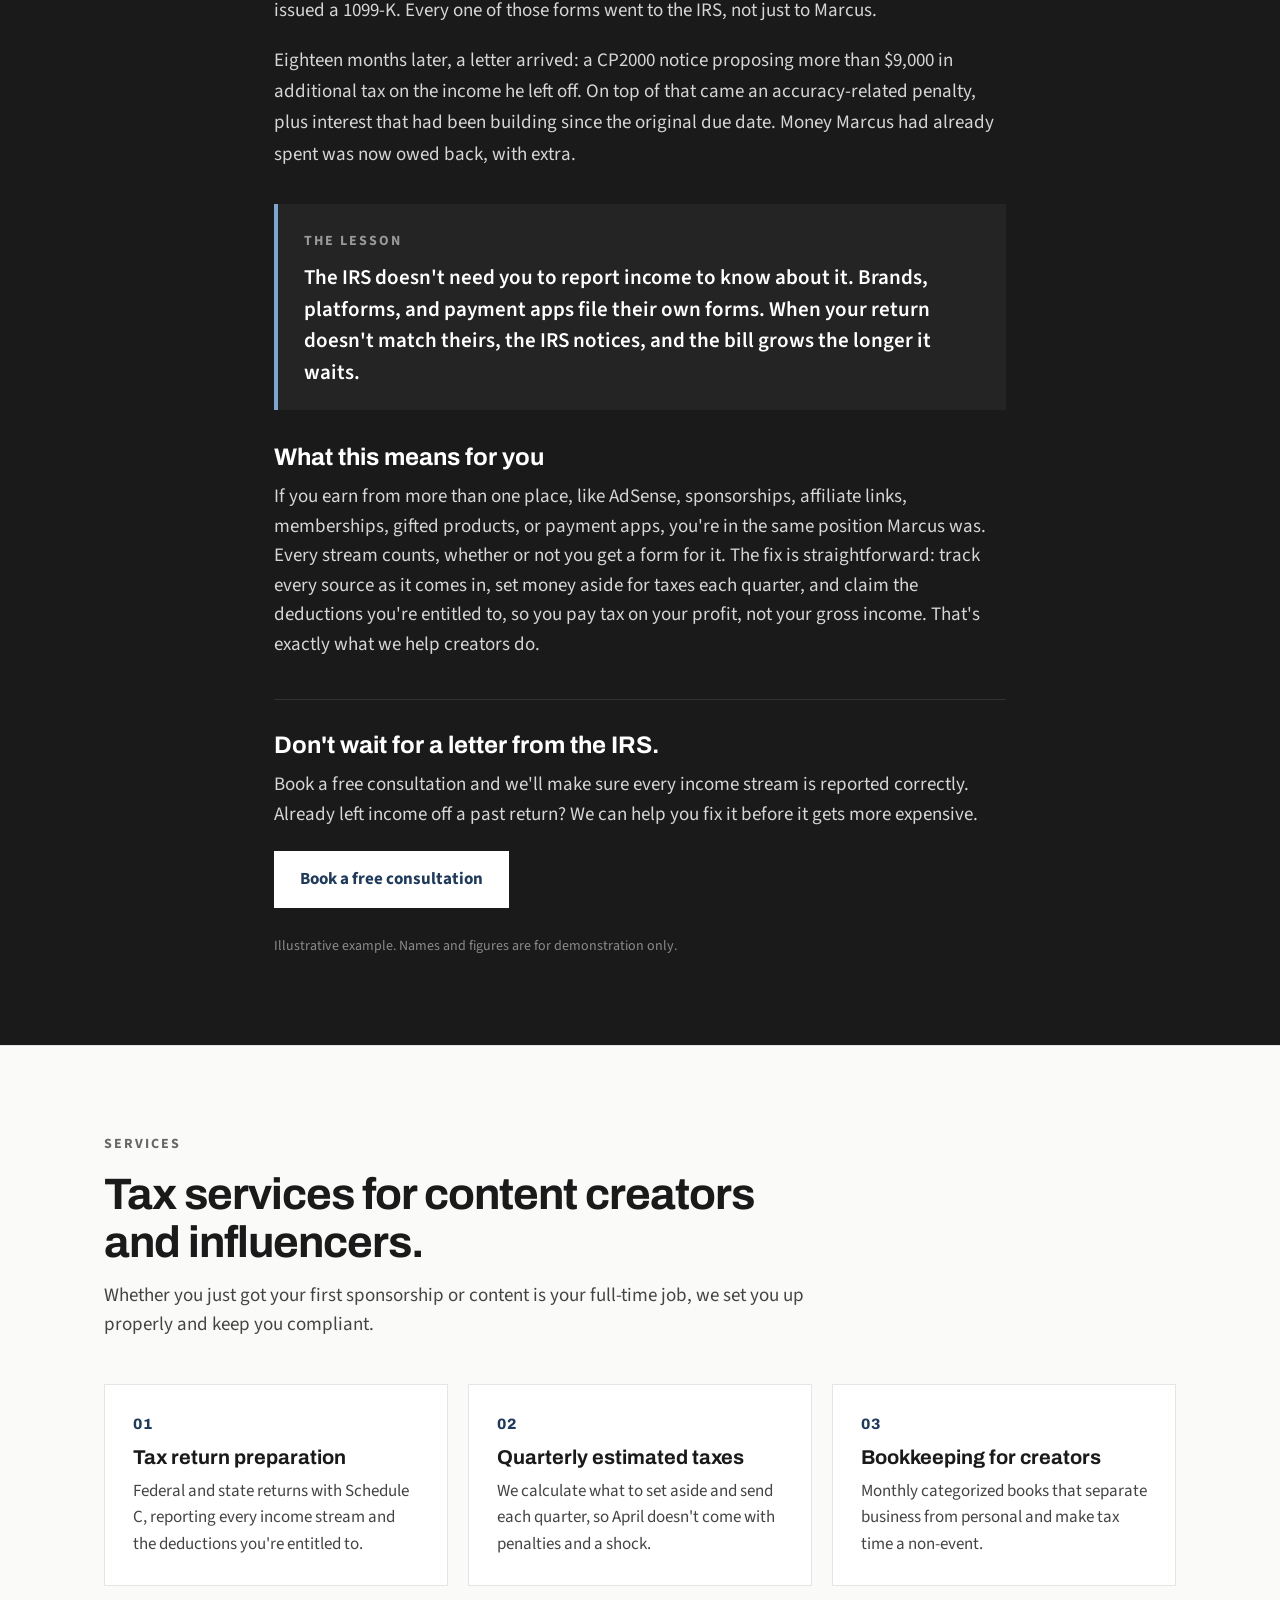
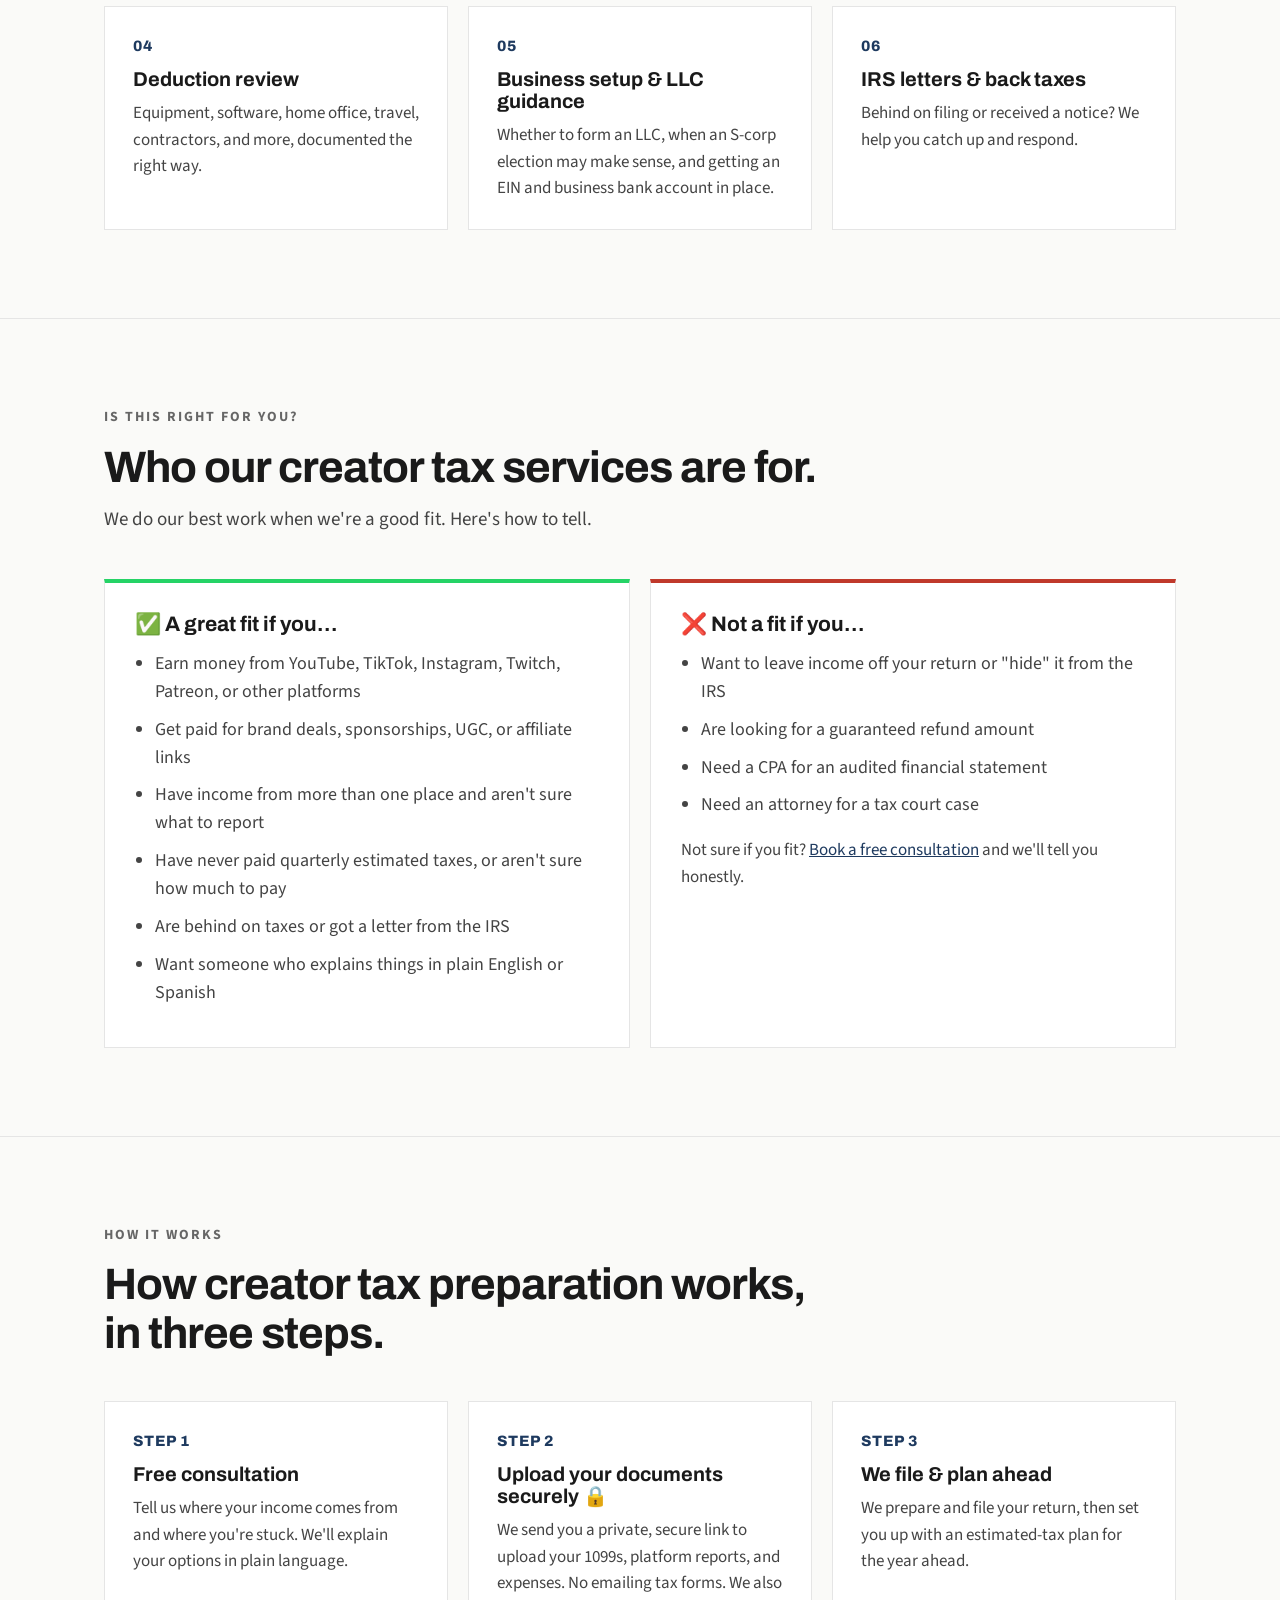
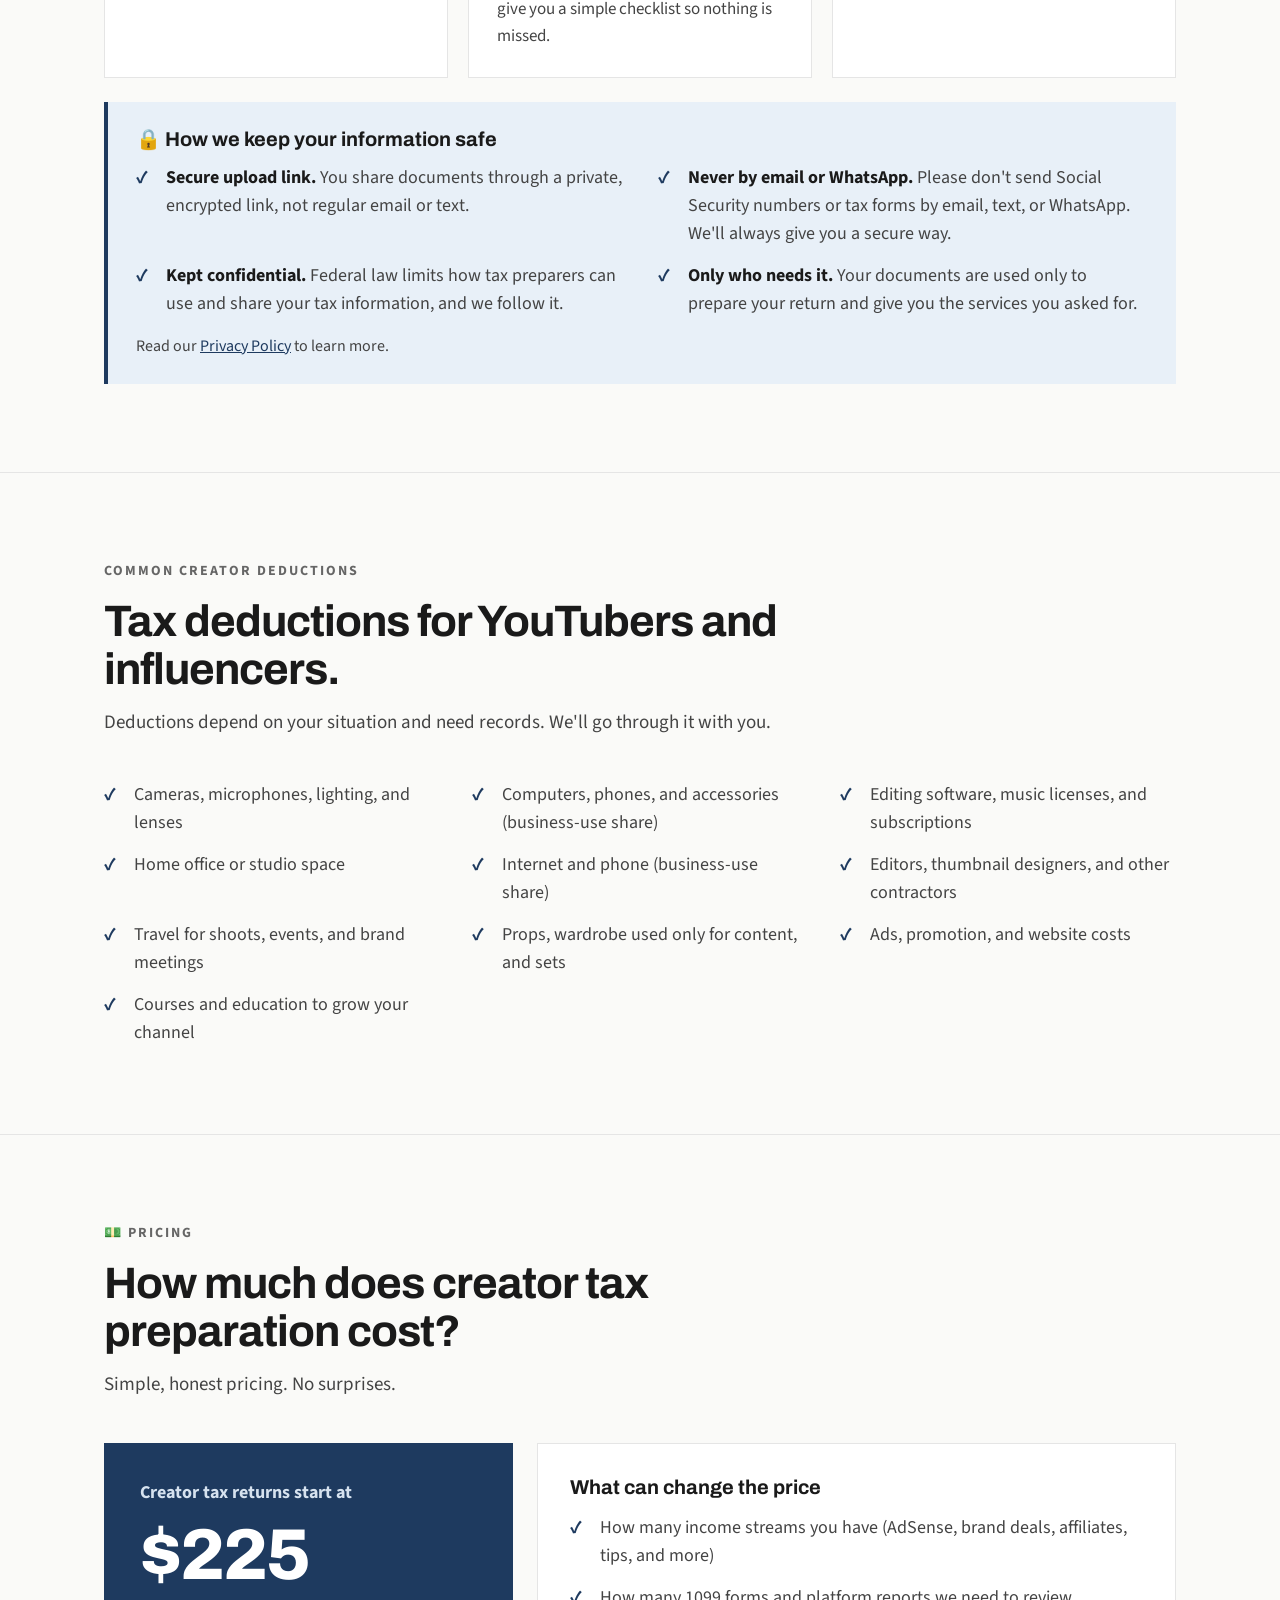
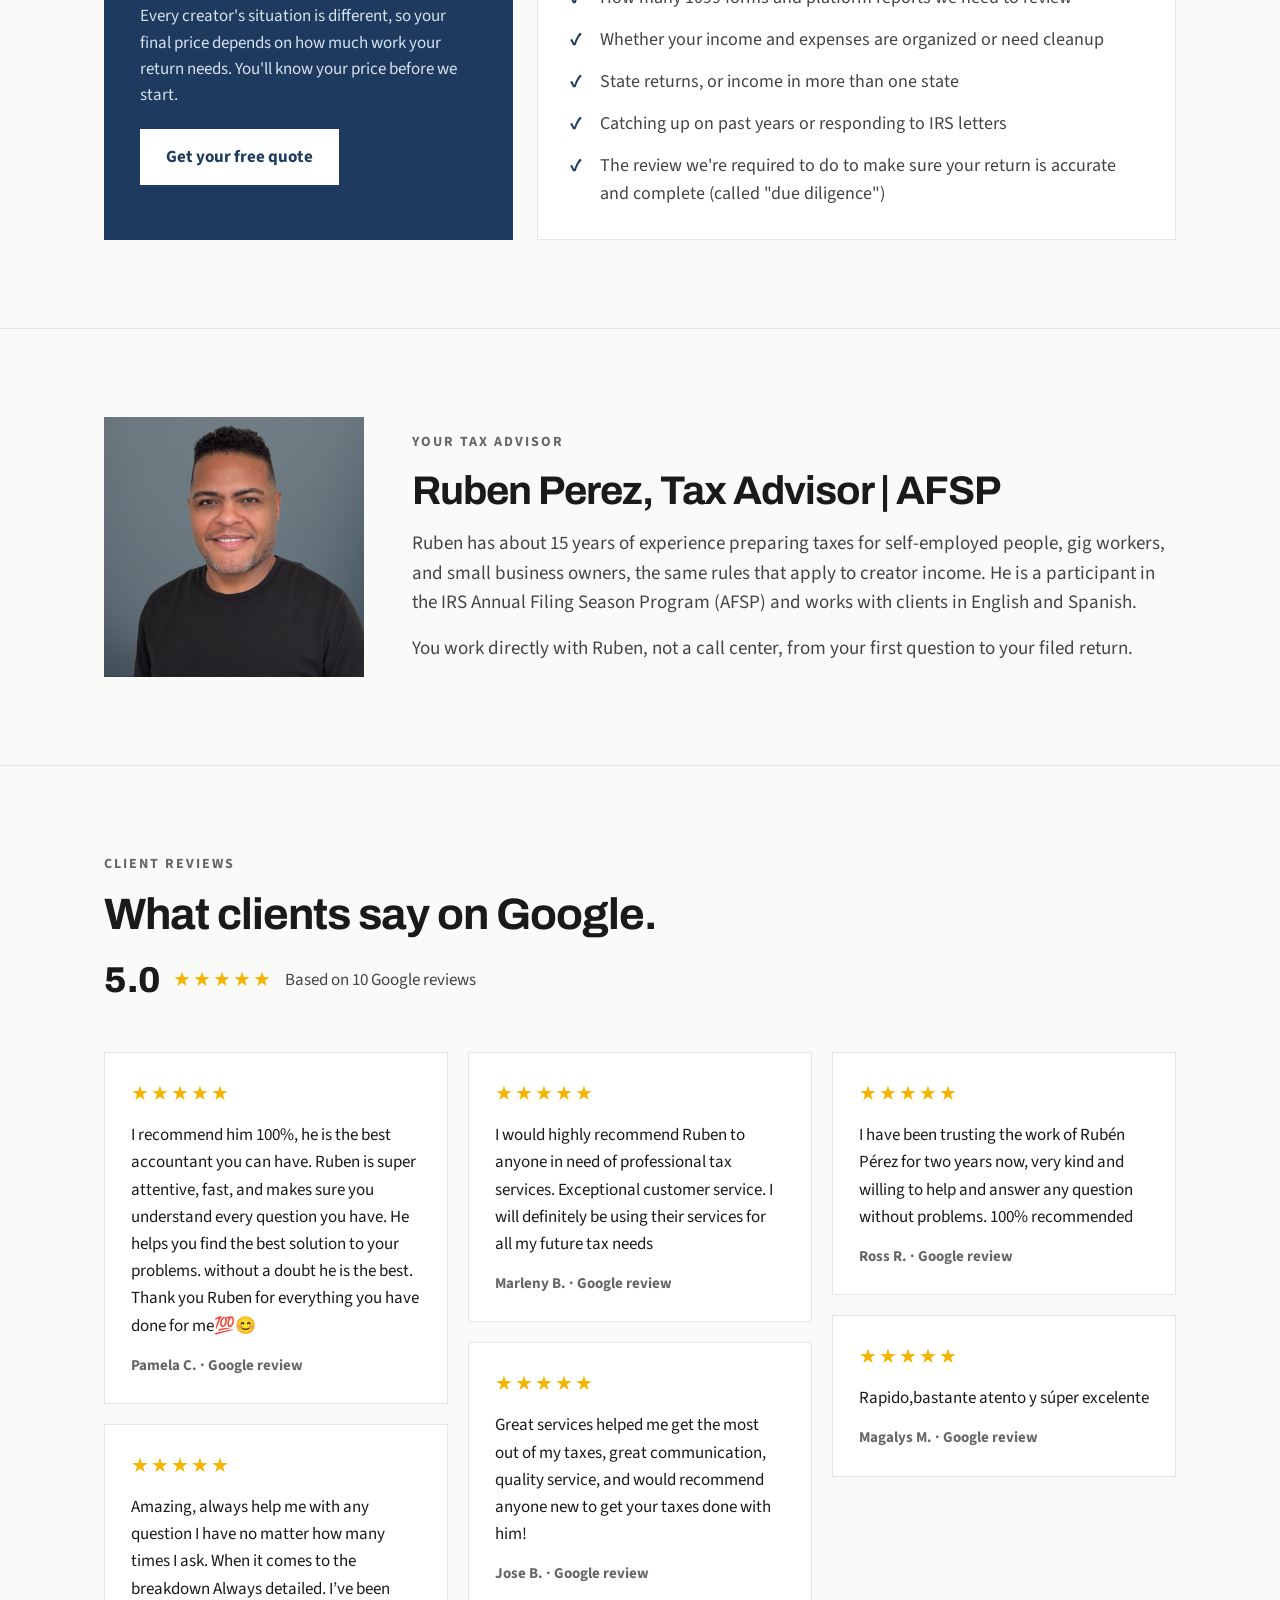
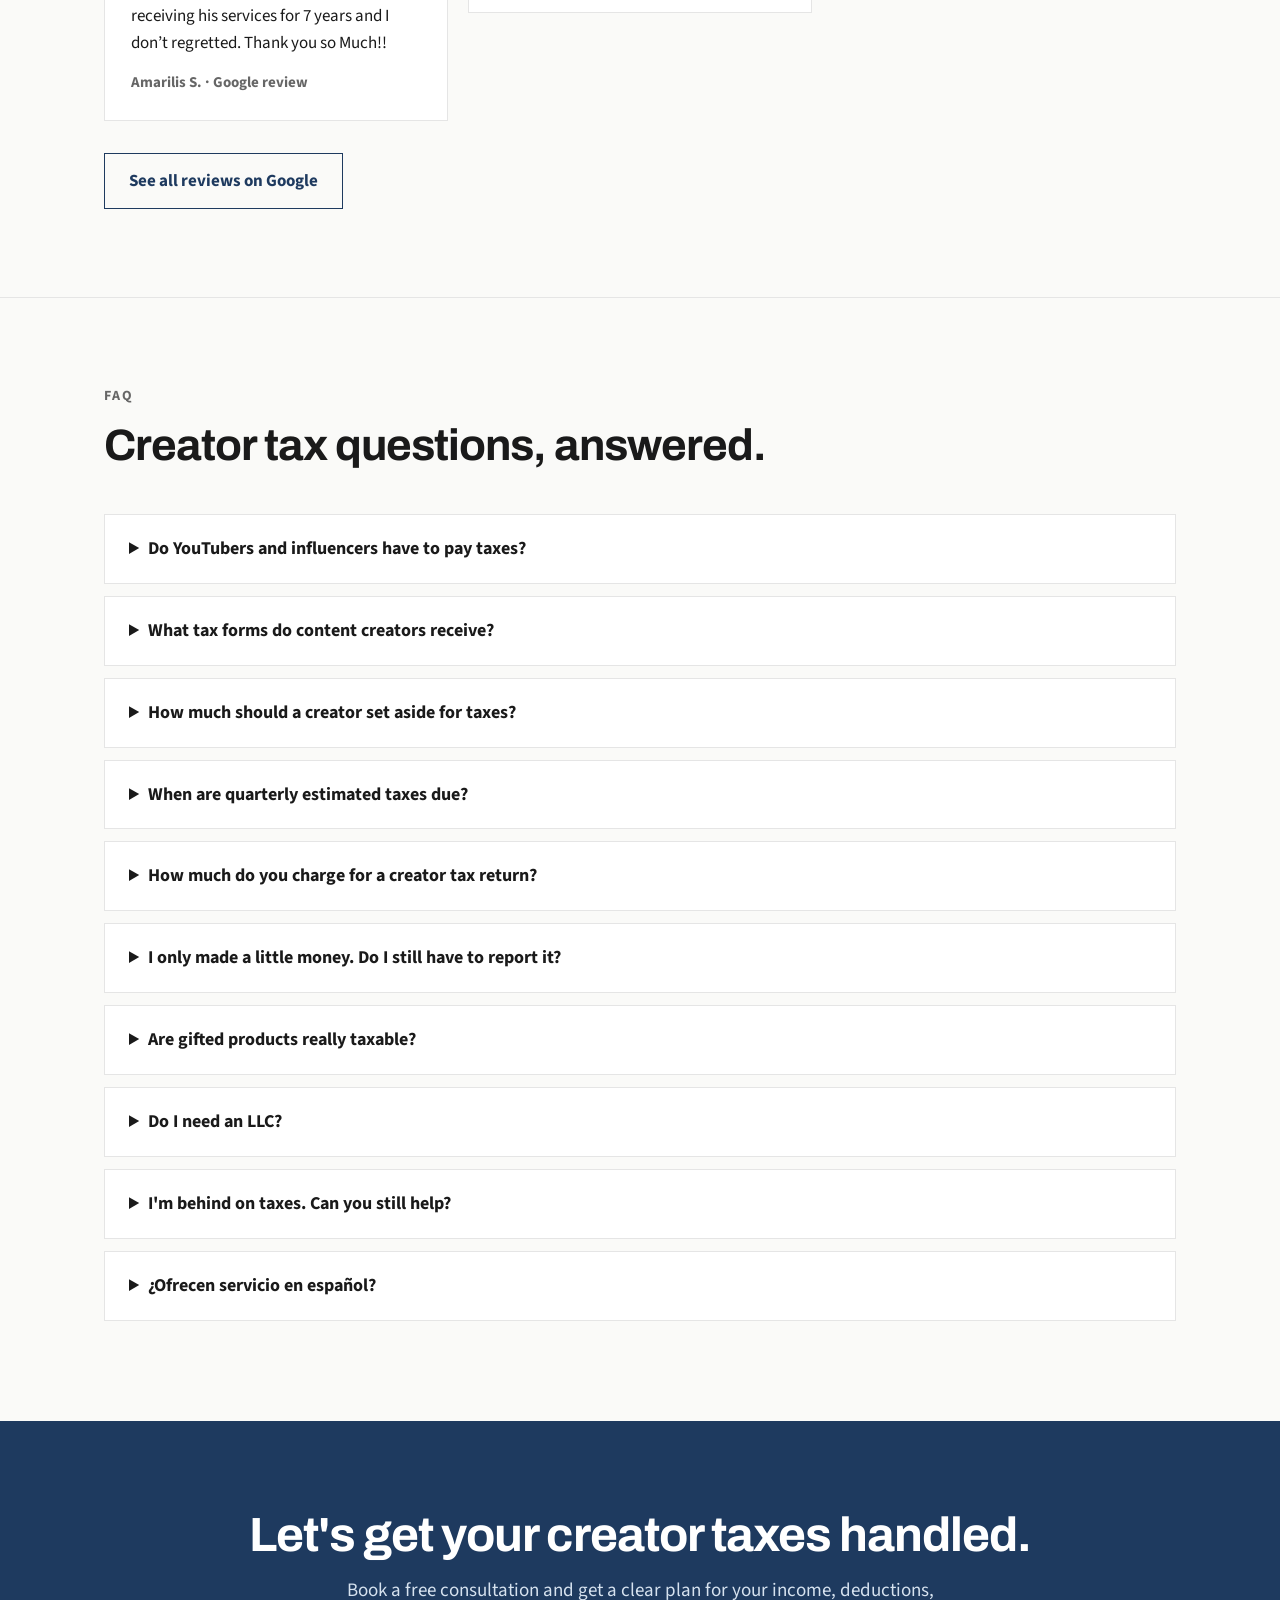
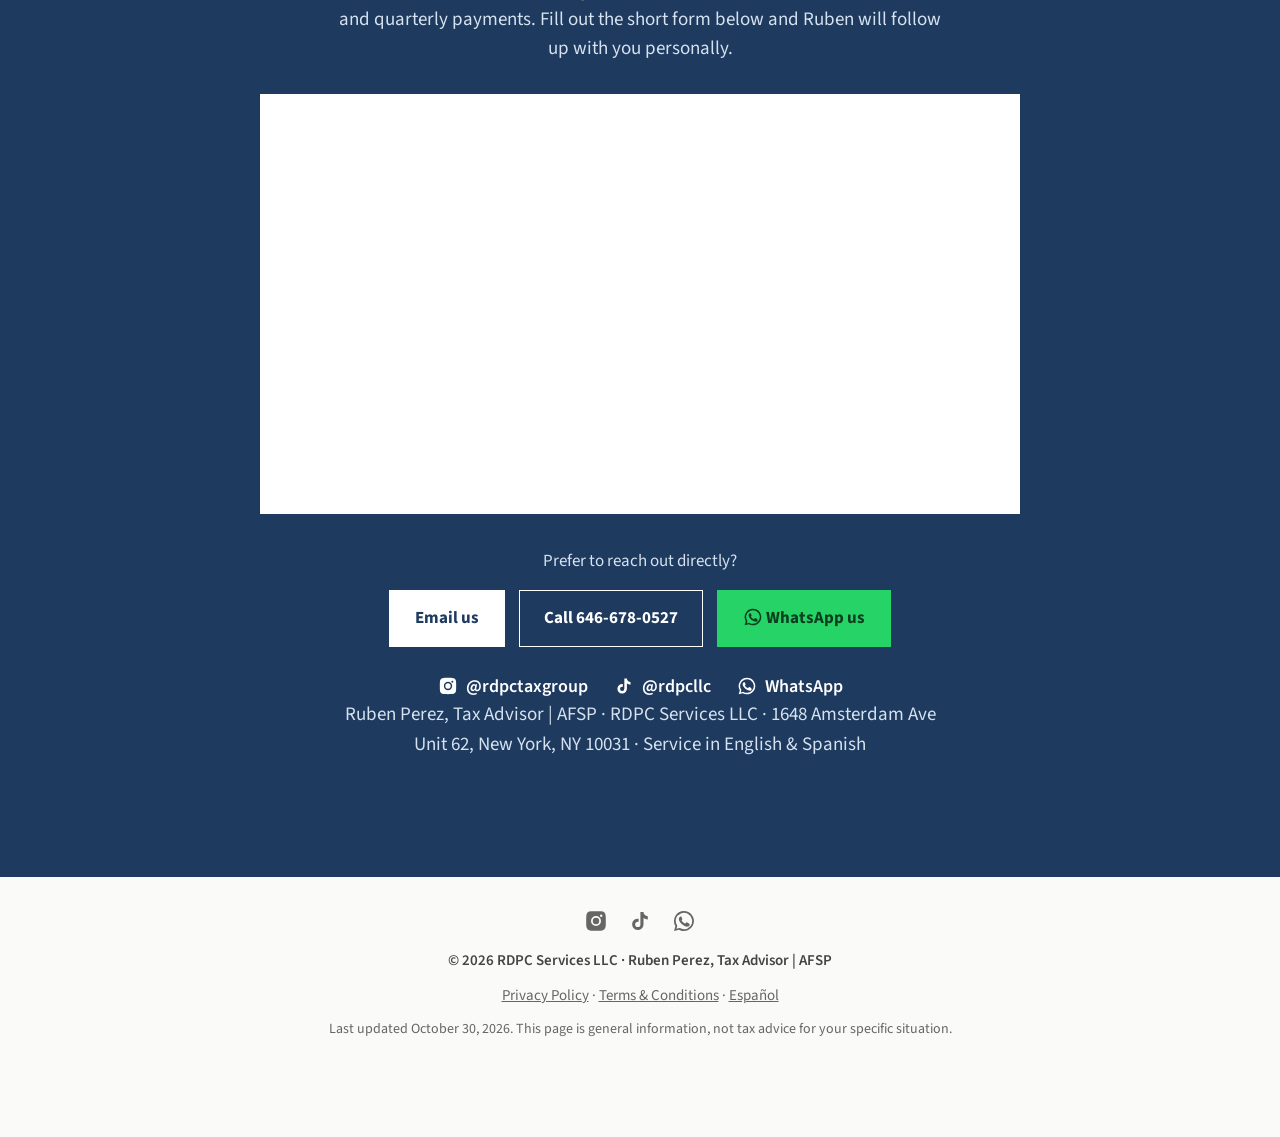
==== commit 44e313c2: "Add Spanish version (/es/) with hreflang, language switch, Spanish schema/FAQ and share image Co-Aut" ====
--- a/index.html
+++ b/index.html
@@ -6,6 +6,9 @@
 <title>Taxes for YouTubers, Influencers &amp; Social Media Income | RDPC Services LLC</title>
 <meta name="description" content="Tax preparation, quarterly estimated taxes, and bookkeeping for YouTubers, influencers, and streamers. Bilingual tax advisor Ruben Perez, AFSP. Free consultation.">
 <link rel="canonical" href="https://creatortaxpro.com/">
+<link rel="alternate" hreflang="en" href="https://creatortaxpro.com/">
+<link rel="alternate" hreflang="es" href="https://creatortaxpro.com/es/">
+<link rel="alternate" hreflang="x-default" href="https://creatortaxpro.com/">
 <meta name="robots" content="index, follow, max-image-preview:large">
 <meta name="author" content="Ruben Perez">
 <meta name="theme-color" content="#1E3A5F">
@@ -21,6 +24,7 @@
 <meta property="og:image:height" content="630">
 <meta property="og:image:alt" content="Taxes for YouTubers, Influencers & Social Media Income. Ruben Perez, Tax Advisor | AFSP. Free consultation.">
 <meta property="og:locale" content="en_US">
+<meta property="og:locale:alternate" content="es_US">
 <meta name="twitter:card" content="summary_large_image">
 <meta name="twitter:title" content="Taxes for YouTubers, Influencers &amp; Social Media Income">
 <meta name="twitter:description" content="Tax prep, quarterly estimates, and bookkeeping for creators. English &amp; Español. Free consultation.">
@@ -383,6 +387,8 @@
 .deadline a{color:#1E3A5F;font-weight:700;white-space:nowrap}
 .deadline-x{position:absolute;right:12px;top:50%;transform:translateY(-50%);background:none;border:0;font-size:24px;line-height:1;color:#7A6420;cursor:pointer;padding:6px 10px}
 .deadline-x:hover{color:#1A1A1A}
+.navlinks a.lang-switch{border:1.5px solid var(--line);padding:8px 12px;color:var(--navy)}
+.navlinks a.lang-switch:hover{border-color:var(--navy)}
 footer{padding:32px 0 96px;font-size:15px;color:var(--soft)}
 footer .wrap{display:flex;flex-direction:column;align-items:center;text-align:center;gap:12px}
 .foot-social{gap:20px}
@@ -409,6 +415,7 @@
 <a href="#about">About</a>
 <a href="#reviews">Reviews</a>
 <a href="#faq">FAQ</a>
+<a class="lang-switch" href="/es/" hreflang="es" lang="es">Español</a>
 <a class="btn" href="https://form.jotform.com/253648427878879" target="_blank" rel="noopener">Get started</a>
 </div>
 </nav>
@@ -634,7 +641,7 @@
 <details><summary>Are gifted products really taxable?</summary><p>Products or services you receive in exchange for content or promotion are generally treated as income at their fair market value. We'll help you figure out what applies to you.</p></details>
 <details><summary>Do I need an LLC?</summary><p>Not necessarily. An LLC can offer liability protection, but it doesn't change your taxes by itself. We'll walk through whether it, or an S-corp election, makes sense at your income level.</p></details>
 <details><summary>I'm behind on taxes. Can you still help?</summary><p>Yes. We help creators file prior-year returns and respond to IRS notices.</p></details>
-<details><summary>¿Ofrecen servicio en español?</summary><p>Sí. Atendemos a nuestros clientes en inglés y en español.</p></details>
+<details><summary>¿Ofrecen servicio en español?</summary><p>Sí. Atendemos a nuestros clientes en inglés y en español. <a href="/es/" hreflang="es" lang="es">Ver la página en español</a>.</p></details>
 </div>
 </section>
 
@@ -666,7 +673,7 @@
 <div class="wrap">
 <span class="foot-social"><a href="https://www.instagram.com/rdpctaxgroup/" target="_blank" rel="noopener" aria-label="Instagram"><svg viewBox="0 0 24 24" aria-hidden="true"><path fill="currentColor" d="M12 2.2c3.2 0 3.6 0 4.8.1 3.3.1 4.8 1.7 4.9 4.9.1 1.3.1 1.6.1 4.8s0 3.6-.1 4.8c-.1 3.2-1.7 4.8-4.9 4.9-1.3.1-1.6.1-4.8.1s-3.6 0-4.8-.1c-3.3-.1-4.8-1.7-4.9-4.9C2.2 15.6 2.2 15.2 2.2 12s0-3.6.1-4.8C2.4 3.9 3.9 2.4 7.2 2.3 8.4 2.2 8.8 2.2 12 2.2zm0 4.8a5 5 0 1 0 0 10 5 5 0 0 0 0-10zm0 8.2a3.2 3.2 0 1 1 0-6.4 3.2 3.2 0 0 1 0 6.4zm5.2-9.6a1.2 1.2 0 1 0 0 2.4 1.2 1.2 0 0 0 0-2.4z"/></svg></a><a href="https://www.tiktok.com/@rdpcllc" target="_blank" rel="noopener" aria-label="TikTok"><svg viewBox="0 0 24 24" aria-hidden="true"><path fill="currentColor" d="M16.6 5.8A4.3 4.3 0 0 1 15.5 3h-3.1v12.4a2.6 2.6 0 1 1-2.6-2.6c.3 0 .5 0 .8.1V9.7a5.7 5.7 0 1 0 4.9 5.7V9a7.3 7.3 0 0 0 4.3 1.4V7.3a4.3 4.3 0 0 1-3.2-1.5z"/></svg></a><a href="https://wa.me/16466780527?text=Hi%20Ruben%2C%20I%27m%20a%20content%20creator%20and%20I%27d%20like%20help%20with%20my%20taxes." target="_blank" rel="noopener" aria-label="WhatsApp"><svg viewBox="0 0 24 24" aria-hidden="true"><path fill="currentColor" d="M12 2a10 10 0 0 0-8.6 15.1L2 22l5-1.3A10 10 0 1 0 12 2zm0 18.2a8.2 8.2 0 0 1-4.2-1.1l-.3-.2-3 .8.8-2.9-.2-.3A8.2 8.2 0 1 1 12 20.2zm4.5-6.1c-.2-.1-1.5-.7-1.7-.8-.2-.1-.4-.1-.6.1l-.8 1c-.1.2-.3.2-.5.1a6.7 6.7 0 0 1-3.3-2.9c-.3-.4.2-.4.7-1.4.1-.2 0-.3 0-.4l-.8-1.8c-.2-.5-.4-.4-.6-.4h-.5a1 1 0 0 0-.7.3 3 3 0 0 0-.9 2.2 5.2 5.2 0 0 0 1.1 2.8 11.9 11.9 0 0 0 4.6 4c1.7.7 2.4.8 3.2.7.5-.1 1.5-.6 1.8-1.2.2-.6.2-1.1.1-1.2l-.4-.2z"/></svg></a></span>
 <span class="foot-copy">© 2026 RDPC Services LLC · Ruben Perez, Tax Advisor | AFSP</span>
-<span class="foot-links"><a href="/privacy/">Privacy Policy</a> · <a href="/terms/">Terms &amp; Conditions</a></span>
+<span class="foot-links"><a href="/privacy/">Privacy Policy</a> · <a href="/terms/">Terms &amp; Conditions</a> · <a href="/es/" hreflang="es" lang="es">Español</a></span>
 <span class="foot-note">Last updated October 30, 2026. This page is general information, not tax advice for your specific situation.</span>
 </div>
 </footer>
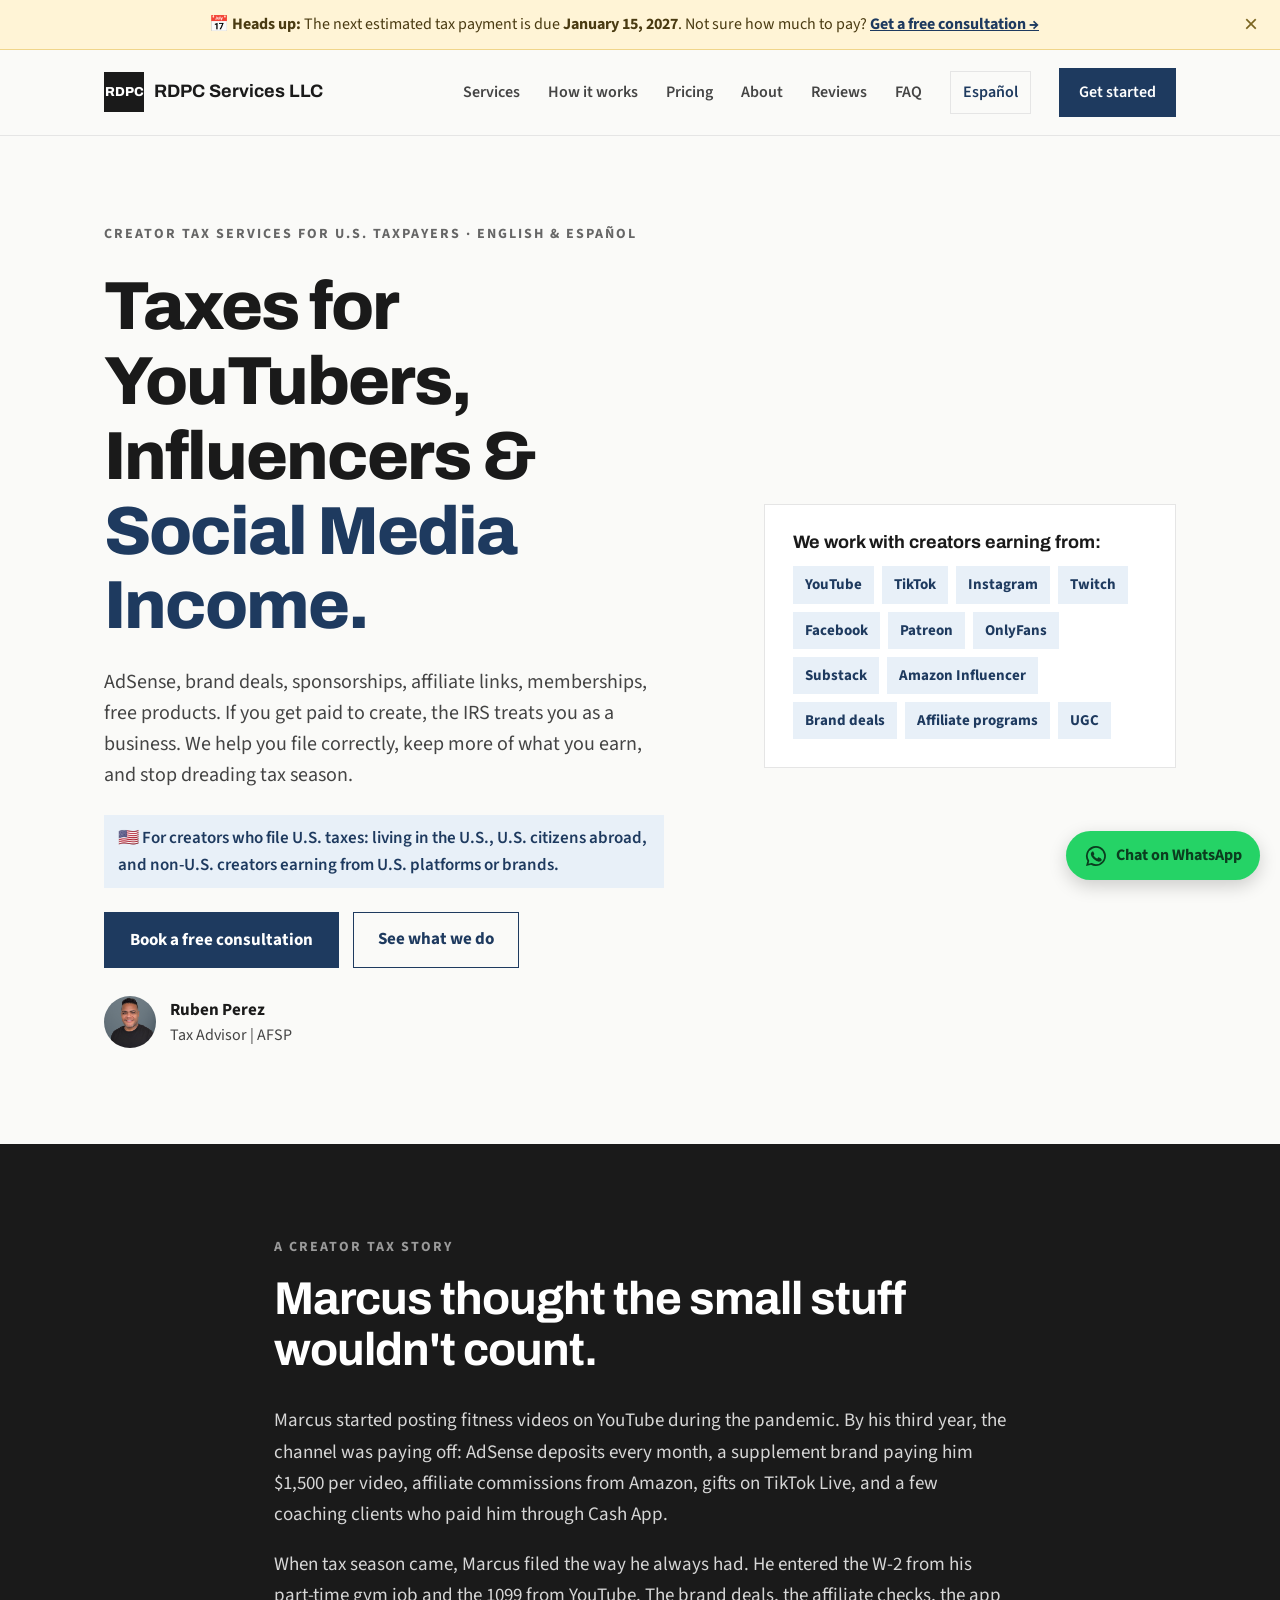
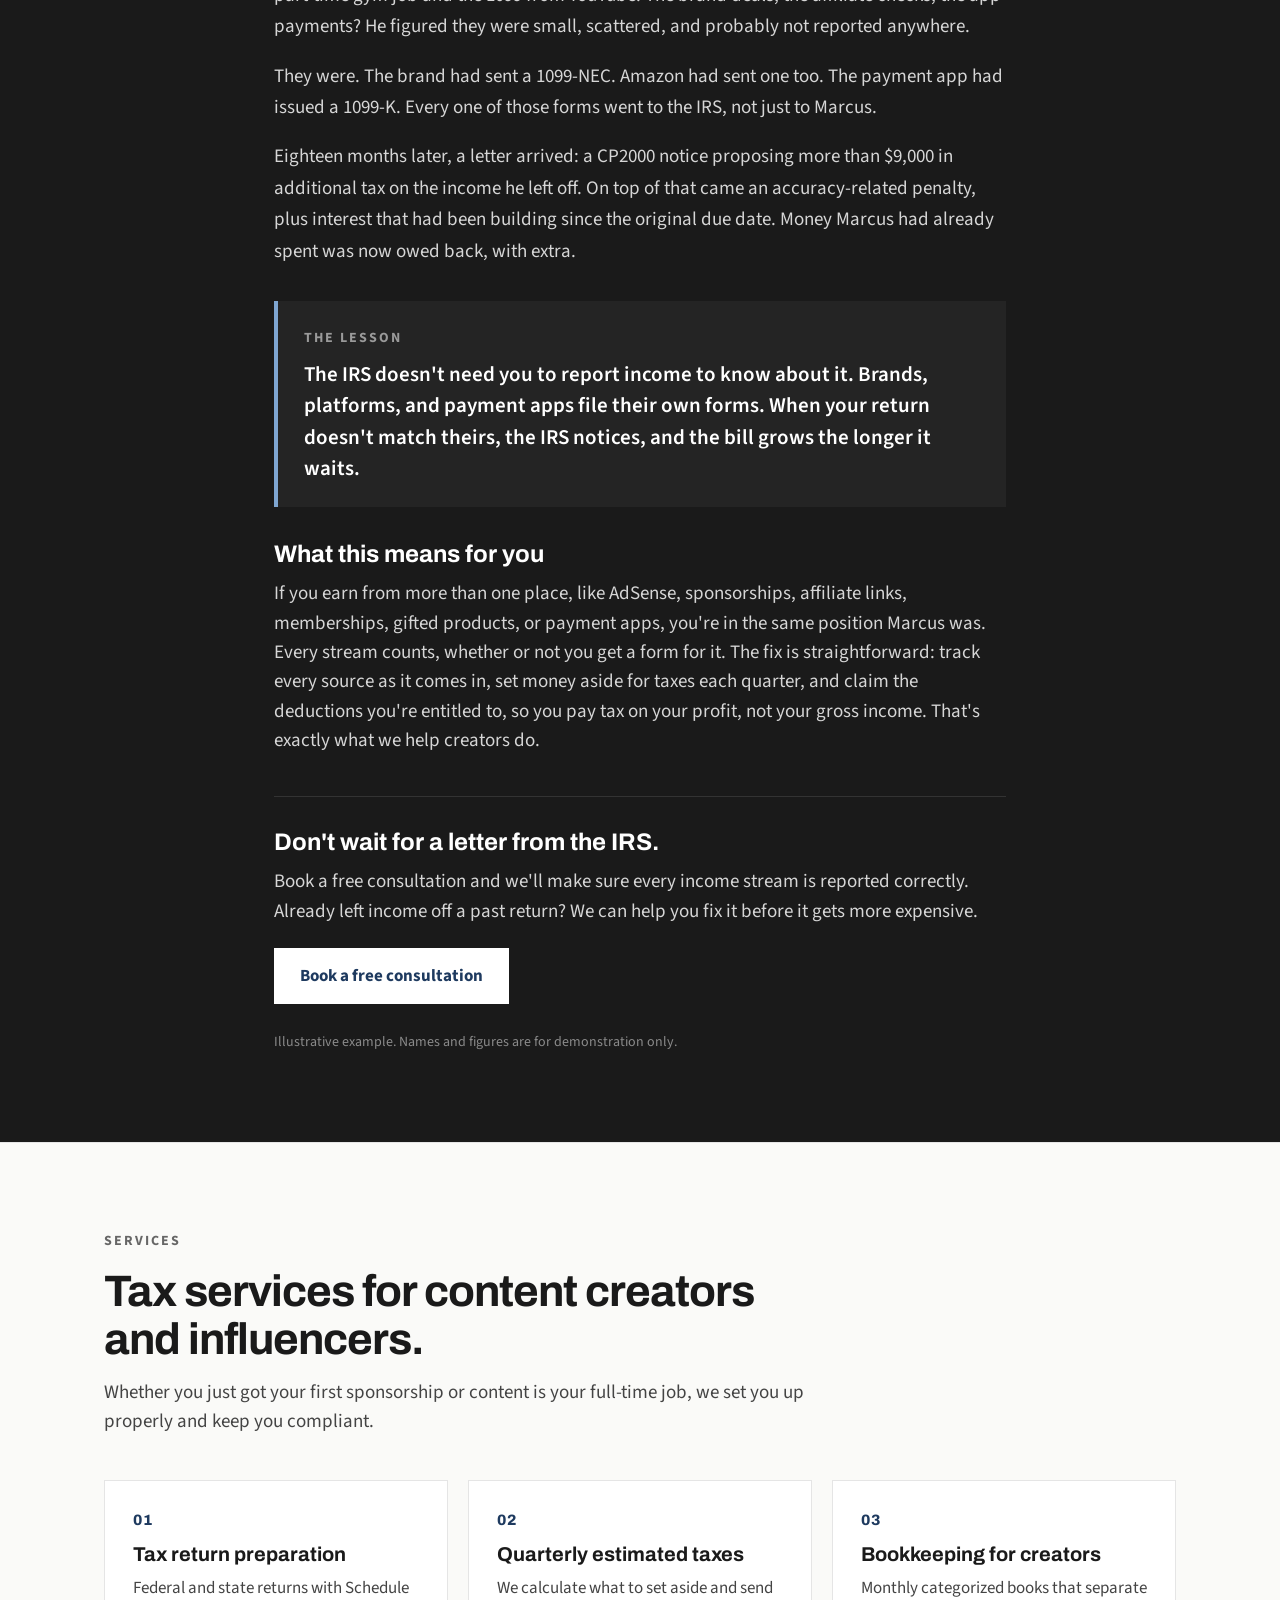
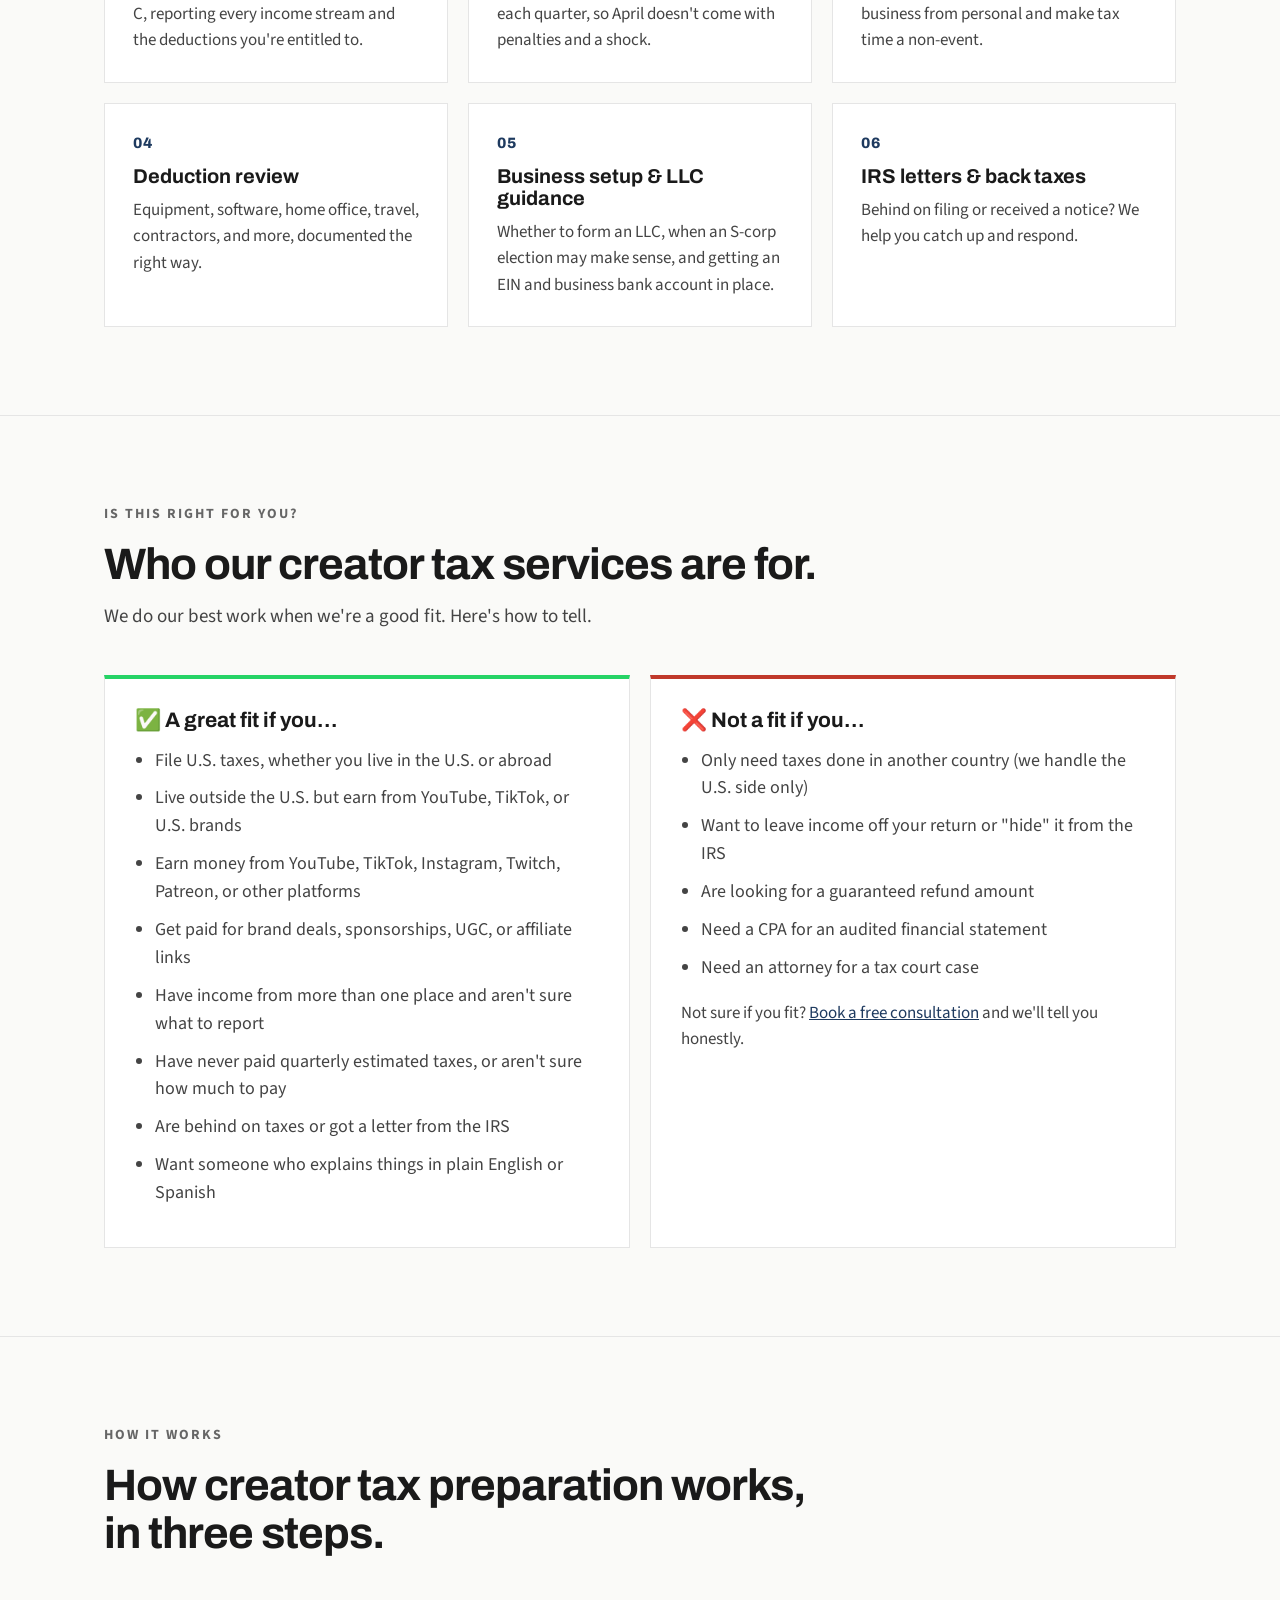
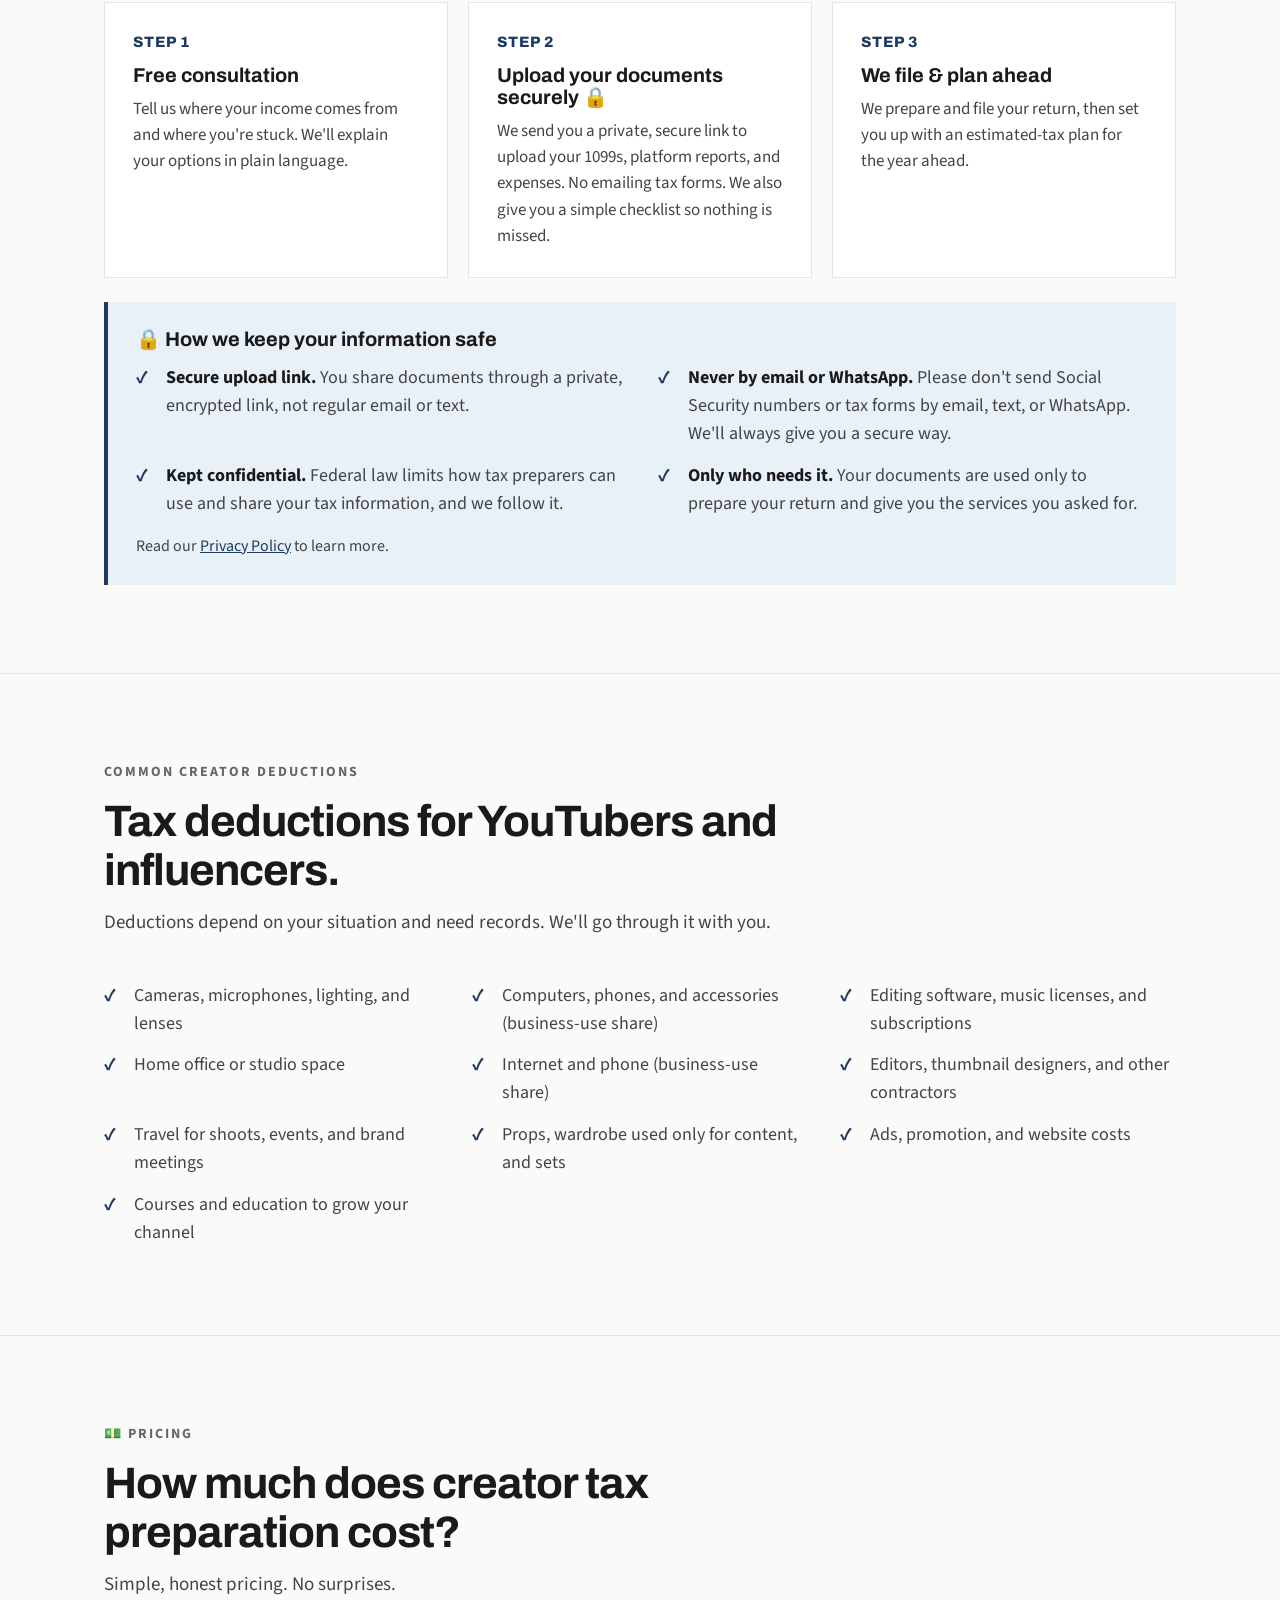
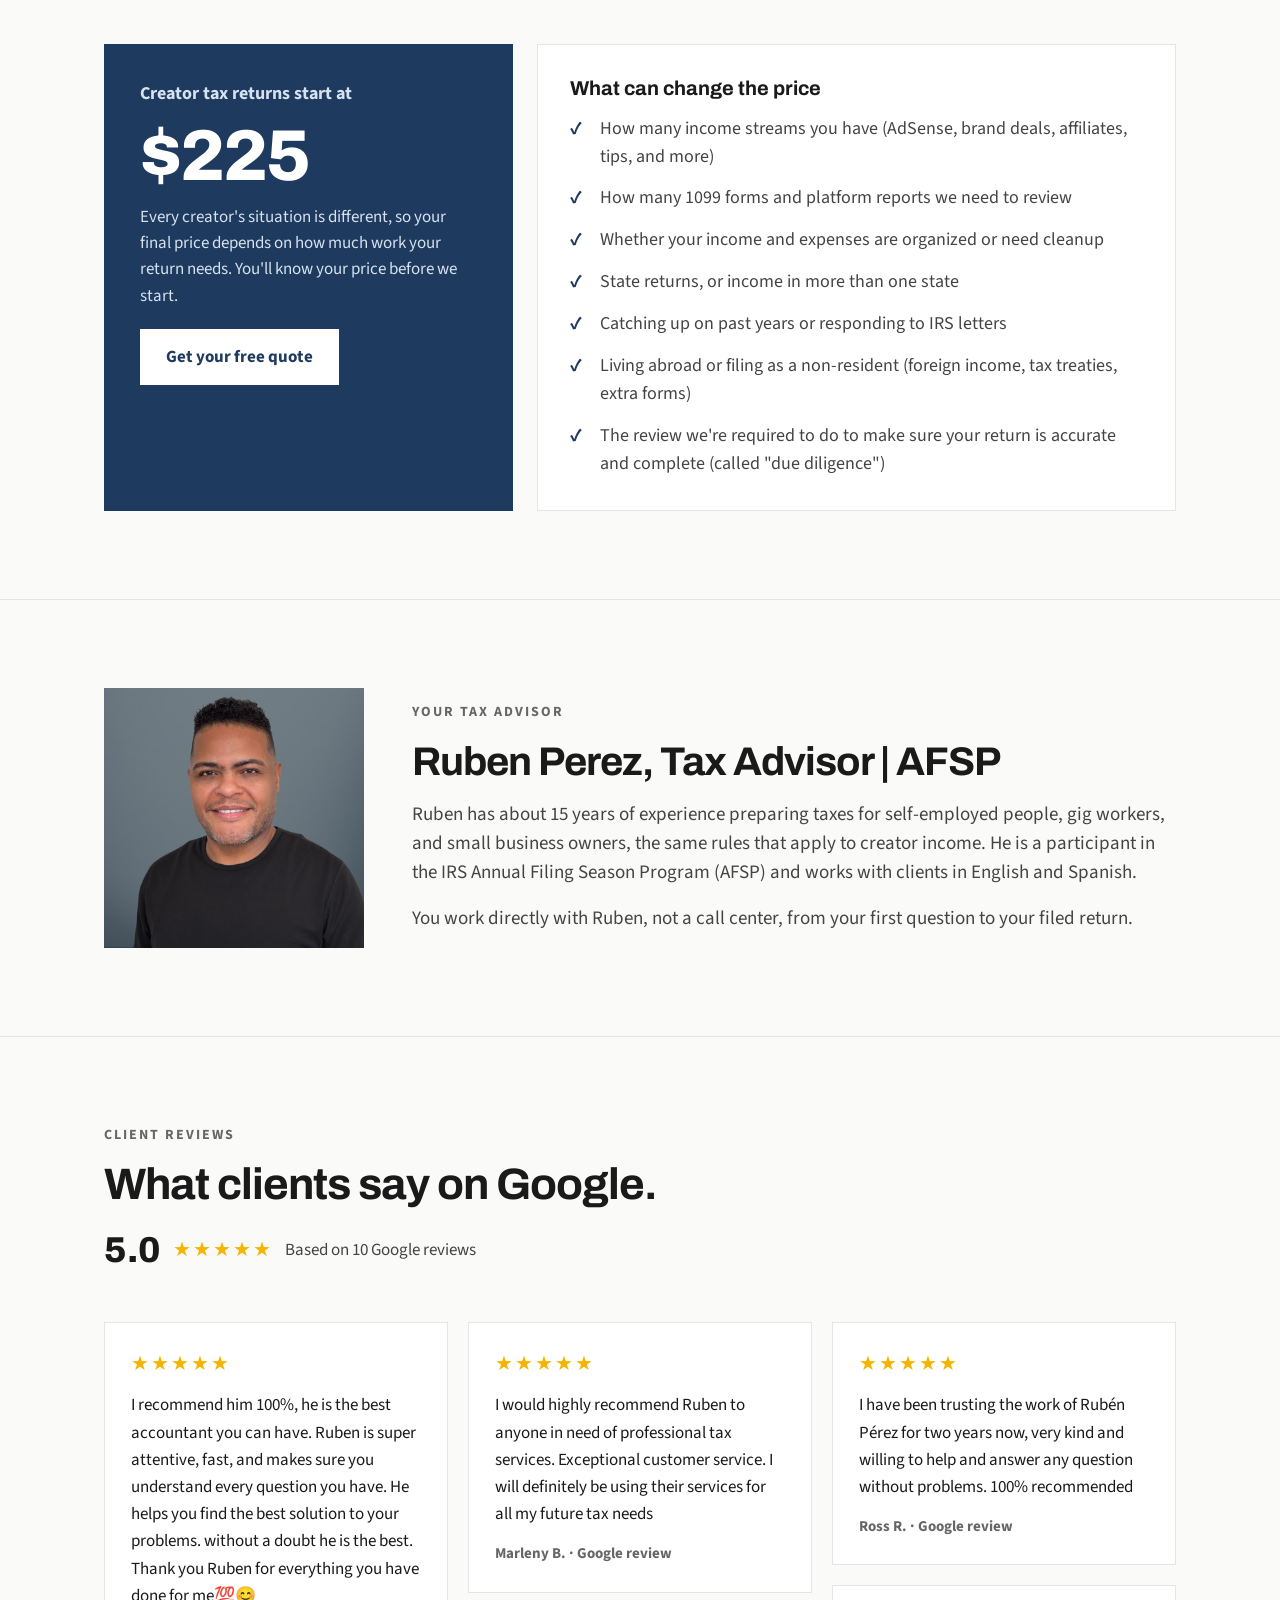
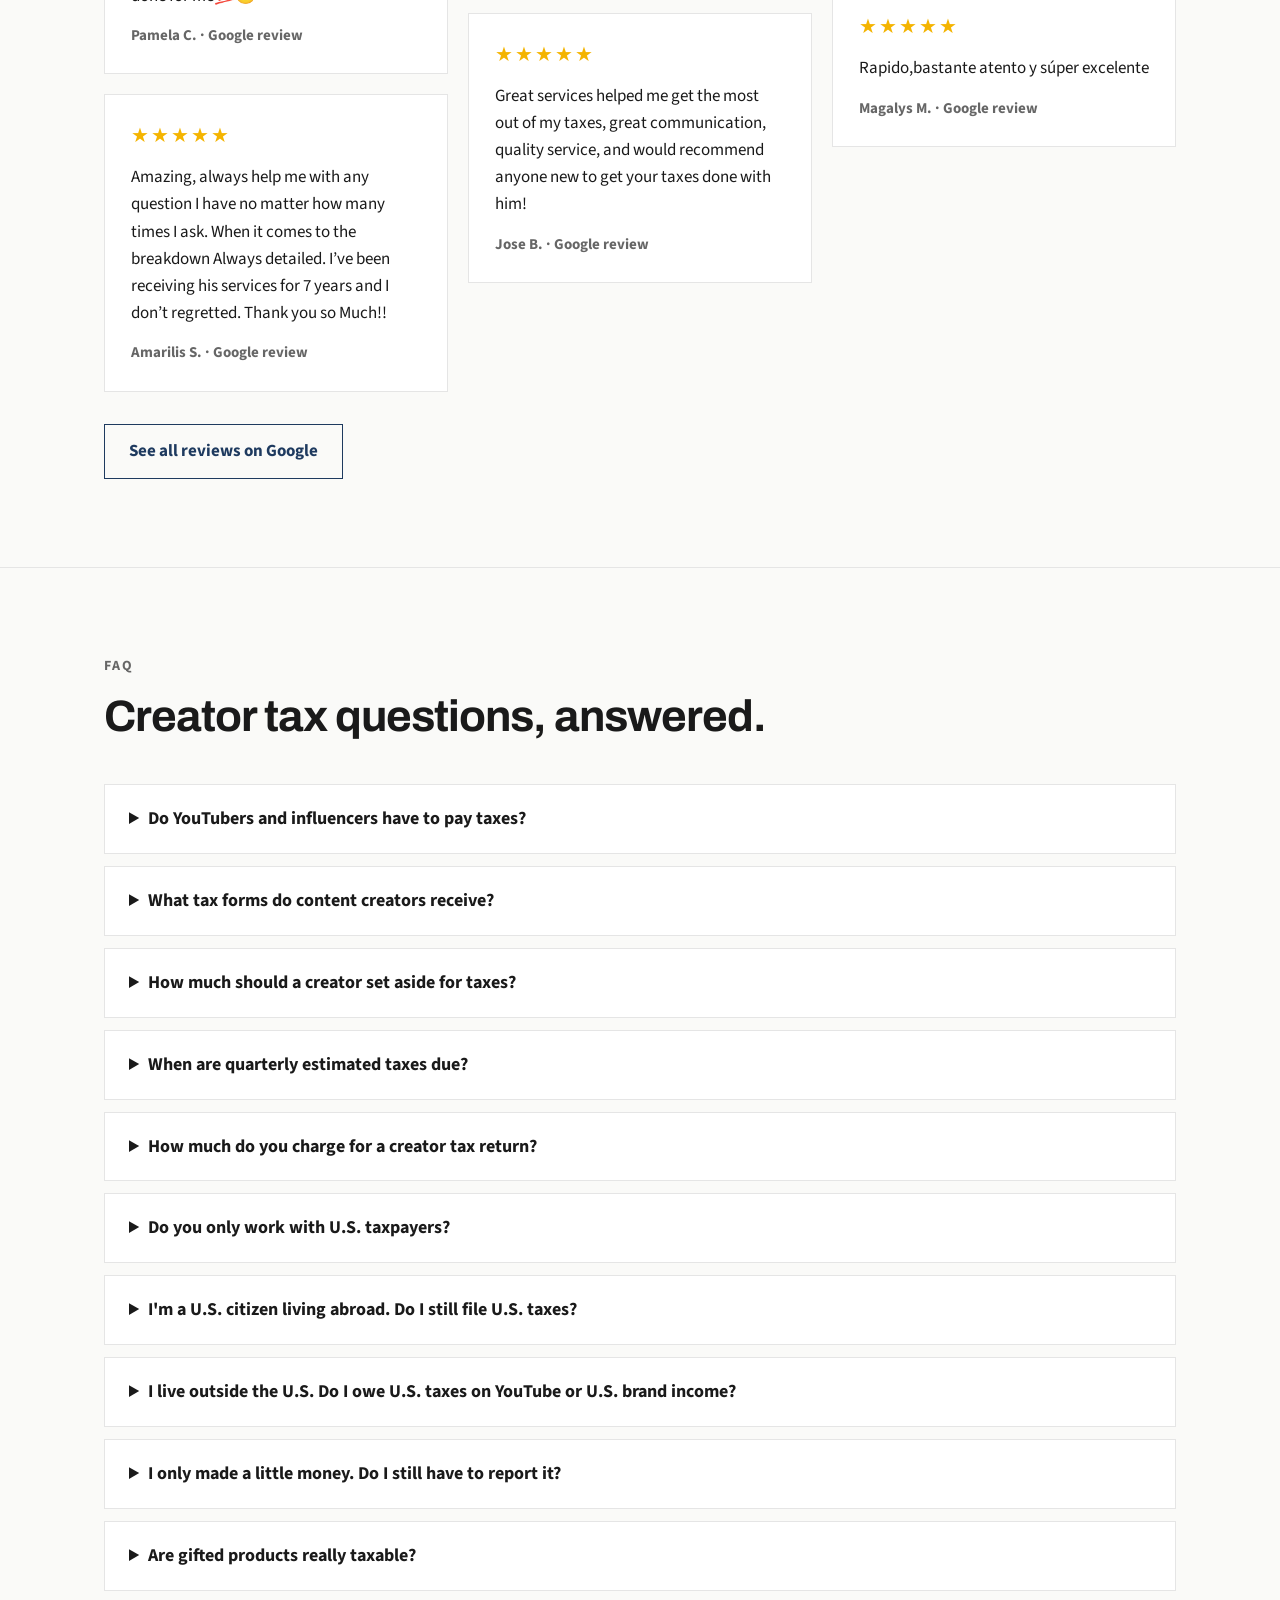
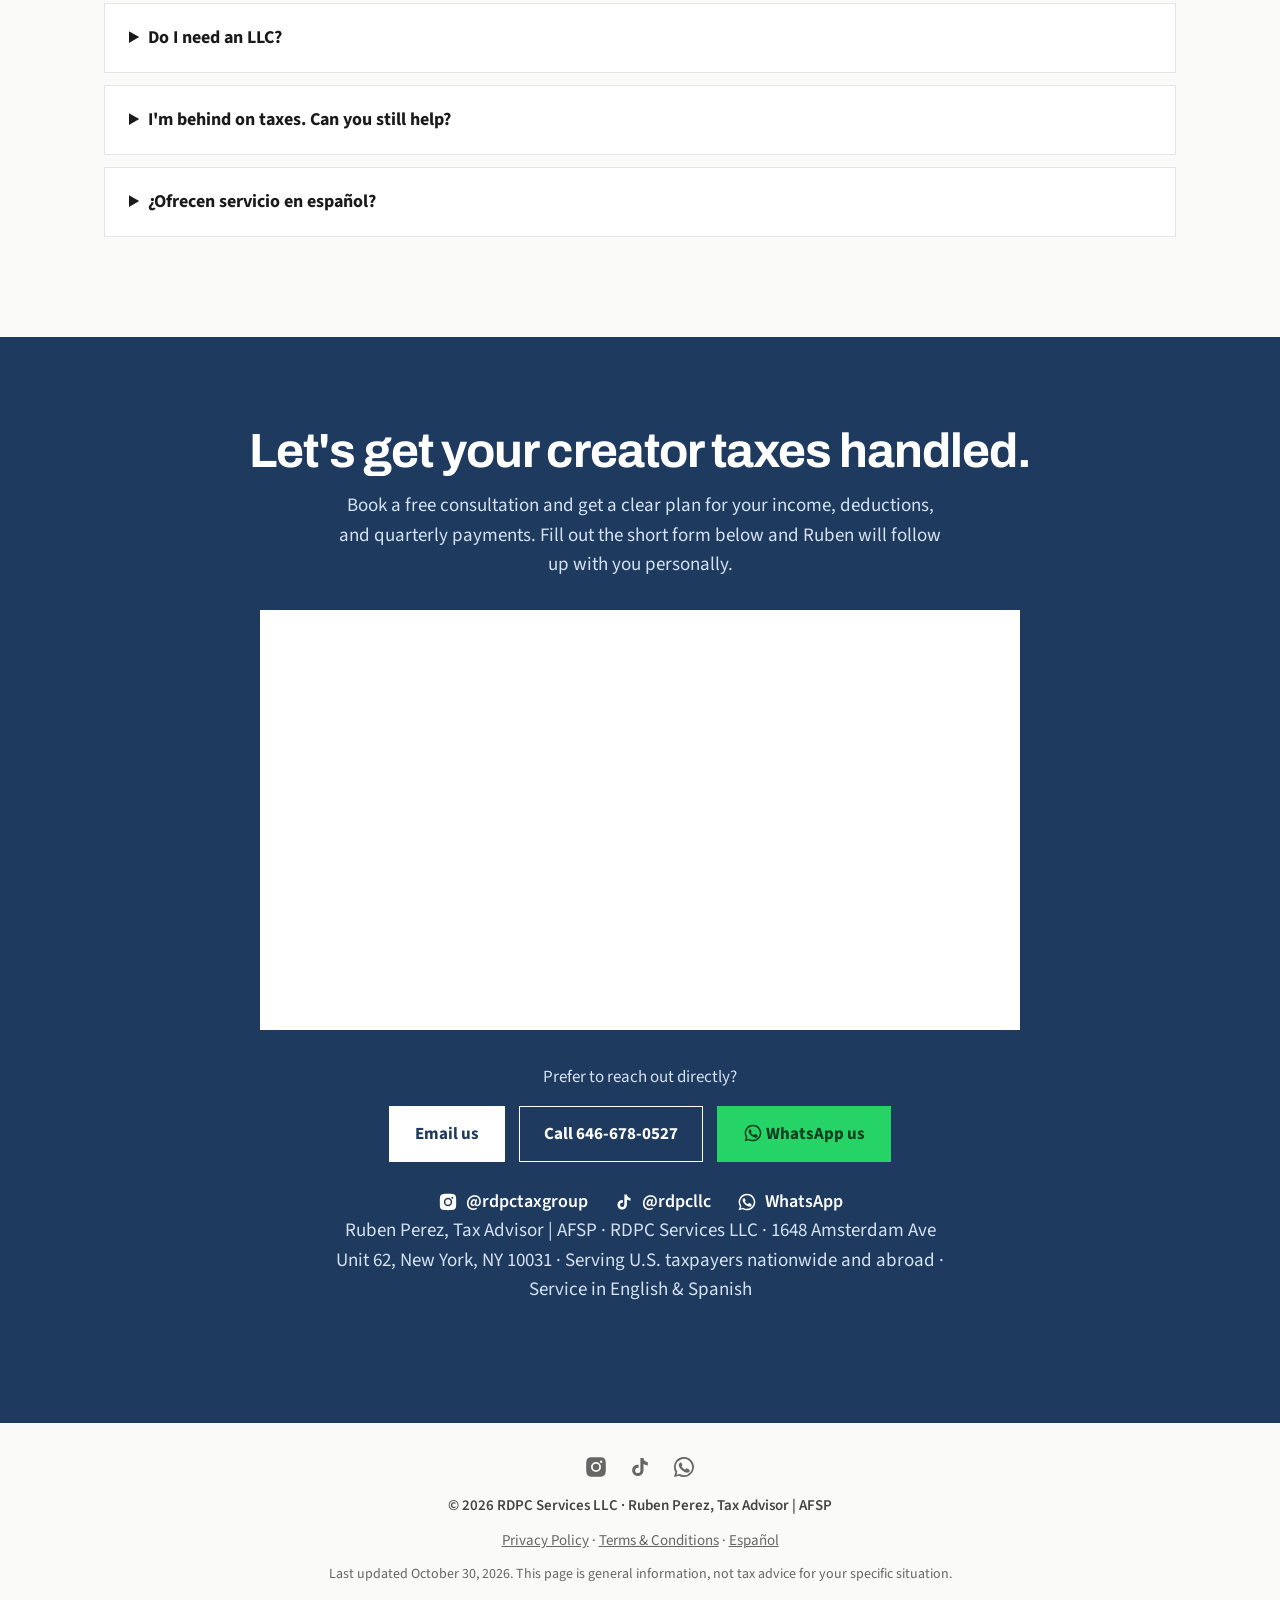
==== commit e2cbf820: "Target U.S. taxpayers (residents, citizens abroad, non-residents with U.S. income): copy, FAQs, sche" ====
--- a/index.html
+++ b/index.html
@@ -1,13 +1,13 @@
 <!doctype html>
-<html lang="en">
+<html lang="en-US">
 <head>
 <meta charset="utf-8">
 <meta name="viewport" content="width=device-width, initial-scale=1">
 <title>Taxes for YouTubers, Influencers &amp; Social Media Income | RDPC Services LLC</title>
-<meta name="description" content="Tax preparation, quarterly estimated taxes, and bookkeeping for YouTubers, influencers, and streamers. Bilingual tax advisor Ruben Perez, AFSP. Free consultation.">
+<meta name="description" content="U.S. tax prep, quarterly estimated taxes, and bookkeeping for YouTubers, influencers, and streamers. Bilingual advisor Ruben Perez, AFSP. Free consultation.">
 <link rel="canonical" href="https://creatortaxpro.com/">
-<link rel="alternate" hreflang="en" href="https://creatortaxpro.com/">
-<link rel="alternate" hreflang="es" href="https://creatortaxpro.com/es/">
+<link rel="alternate" hreflang="en-US" href="https://creatortaxpro.com/">
+<link rel="alternate" hreflang="es-US" href="https://creatortaxpro.com/es/">
 <link rel="alternate" hreflang="x-default" href="https://creatortaxpro.com/">
 <meta name="robots" content="index, follow, max-image-preview:large">
 <meta name="author" content="Ruben Perez">
@@ -52,7 +52,7 @@
    "@type": "AccountingService",
    "@id": "https://creatortaxpro.com/#business",
    "name": "RDPC Services LLC",
-   "description": "Tax preparation, quarterly estimated taxes, and bookkeeping for YouTubers, influencers, and social media creators. Service in English and Spanish.",
+   "description": "U.S. tax preparation, quarterly estimated taxes, and bookkeeping for YouTubers, influencers, and social media creators who file U.S. taxes: U.S. residents, U.S. citizens abroad, and non-U.S. creators with U.S. income. Service in English and Spanish.",
    "url": "https://creatortaxpro.com/",
    "telephone": "+1-646-678-0527",
    "email": "ruben@rdpcllc.com",
@@ -201,6 +201,30 @@
      "acceptedAnswer": {
       "@type": "Answer",
       "text": "Creator tax returns start at $225. Your final price depends on how many income streams and tax forms you have, how organized your records are, any state returns, and the review needed to make sure your return is accurate. You'll know your price before we start."
+     }
+    },
+    {
+     "@type": "Question",
+     "name": "Do you only work with U.S. taxpayers?",
+     "acceptedAnswer": {
+      "@type": "Answer",
+      "text": "Yes. We prepare U.S. federal and state tax returns. That includes creators living in the U.S., U.S. citizens and green card holders living abroad, and creators outside the U.S. who earn U.S. income. We don't prepare tax returns for other countries."
+     }
+    },
+    {
+     "@type": "Question",
+     "name": "I'm a U.S. citizen living abroad. Do I still file U.S. taxes?",
+     "acceptedAnswer": {
+      "@type": "Answer",
+      "text": "Generally, yes. U.S. citizens and green card holders usually must file a U.S. return and report worldwide income, even while living abroad. Rules like the foreign earned income exclusion or foreign tax credits may lower or remove the U.S. tax, and some people also need to report foreign bank accounts. We'll help you figure out what applies to you."
+     }
+    },
+    {
+     "@type": "Question",
+     "name": "I live outside the U.S. Do I owe U.S. taxes on YouTube or U.S. brand income?",
+     "acceptedAnswer": {
+      "@type": "Answer",
+      "text": "You may. Platforms like YouTube can withhold U.S. tax on earnings from U.S. viewers, and U.S. brands may report what they paid you. Depending on your country's tax treaty, you may be able to lower that withholding or get some of it back by filing a U.S. non-resident return (Form 1040-NR). We can review your situation."
      }
     },
     {
@@ -389,6 +413,7 @@
 .deadline-x:hover{color:#1A1A1A}
 .navlinks a.lang-switch{border:1.5px solid var(--line);padding:8px 12px;color:var(--navy)}
 .navlinks a.lang-switch:hover{border-color:var(--navy)}
+.us-note{font-size:17px!important;color:var(--navy)!important;font-weight:600;background:var(--accent);padding:10px 14px;margin:0!important;max-width:560px}
 footer{padding:32px 0 96px;font-size:15px;color:var(--soft)}
 footer .wrap{display:flex;flex-direction:column;align-items:center;text-align:center;gap:12px}
 .foot-social{gap:20px}
@@ -396,6 +421,15 @@
 .foot-copy{font-weight:600;color:var(--muted)}
 .foot-note{font-size:14px;max-width:720px}
 </style>
+<!-- Google Analytics 4 -->
+<script async src="https://www.googletagmanager.com/gtag/js?id=G-LK899YWN09"></script>
+<script>
+window.dataLayer=window.dataLayer||[];function gtag(){dataLayer.push(arguments);}
+gtag('js',new Date());gtag('config','G-LK899YWN09');
+document.addEventListener('click',function(e){var a=e.target.closest&&e.target.closest('a');if(!a)return;var h=a.getAttribute('href')||'',ev=null;
+if(h.indexOf('form.jotform.com')>-1)ev='book_consultation_click';else if(h.indexOf('wa.me')>-1)ev='whatsapp_click';else if(h.indexOf('tel:')===0)ev='phone_click';else if(h.indexOf('mailto:')===0)ev='email_click';else if(a.hasAttribute('hreflang'))ev='language_switch';
+if(ev)gtag('event',ev,{link_text:(a.textContent||'').trim().slice(0,80),page_language:document.documentElement.lang});});
+</script>
 </head>
 <body>
 
@@ -425,9 +459,10 @@
 <main id="top">
 <div class="wrap hero">
 <div class="hero-copy">
-<span class="eyebrow">Creator Tax Services · English &amp; Español</span>
+<span class="eyebrow">Creator Tax Services for U.S. Taxpayers · English &amp; Español</span>
 <h1>Taxes for YouTubers, Influencers &amp; <span>Social Media Income.</span></h1>
 <p>AdSense, brand deals, sponsorships, affiliate links, memberships, free products. If you get paid to create, the IRS treats you as a business. We help you file correctly, keep more of what you earn, and stop dreading tax season.</p>
+<p class="us-note">🇺🇸 For creators who file U.S. taxes: living in the U.S., U.S. citizens abroad, and non-U.S. creators earning from U.S. platforms or brands.</p>
 <div class="ctas">
 <a class="btn" href="https://form.jotform.com/253648427878879" target="_blank" rel="noopener">Book a free consultation</a>
 <a class="btn btn-ghost" href="#services">See what we do</a>
@@ -498,6 +533,8 @@
 <div class="fit-card fit-yes">
 <h3>✅ A great fit if you…</h3>
 <ul>
+<li>File U.S. taxes, whether you live in the U.S. or abroad</li>
+<li>Live outside the U.S. but earn from YouTube, TikTok, or U.S. brands</li>
 <li>Earn money from YouTube, TikTok, Instagram, Twitch, Patreon, or other platforms</li>
 <li>Get paid for brand deals, sponsorships, UGC, or affiliate links</li>
 <li>Have income from more than one place and aren't sure what to report</li>
@@ -509,6 +546,7 @@
 <div class="fit-card fit-no">
 <h3>❌ Not a fit if you…</h3>
 <ul>
+<li>Only need taxes done in another country (we handle the U.S. side only)</li>
 <li>Want to leave income off your return or "hide" it from the IRS</li>
 <li>Are looking for a guaranteed refund amount</li>
 <li>Need a CPA for an audited financial statement</li>
@@ -588,6 +626,7 @@
 <li>Whether your income and expenses are organized or need cleanup</li>
 <li>State returns, or income in more than one state</li>
 <li>Catching up on past years or responding to IRS letters</li>
+<li>Living abroad or filing as a non-resident (foreign income, tax treaties, extra forms)</li>
 <li>The review we're required to do to make sure your return is accurate and complete (called "due diligence")</li>
 </ul>
 </div>
@@ -637,6 +676,9 @@
 <details><summary>How much should a creator set aside for taxes?</summary><p>Many creators set aside 25% to 30% of their net income for federal, state, and self-employment taxes. The right amount depends on your income, deductions, and state, so we calculate your actual number.</p></details>
 <details><summary>When are quarterly estimated taxes due?</summary><p>Federal estimated tax payments are generally due April 15, June 15, September 15, and January 15 of the following year. If a date falls on a weekend or holiday, the deadline moves to the next business day.</p></details>
 <details><summary>How much do you charge for a creator tax return?</summary><p>Creator tax returns start at $225. Your final price depends on how many income streams and tax forms you have, how organized your records are, any state returns, and the review needed to make sure your return is accurate. You'll know your price before we start.</p></details>
+<details><summary>Do you only work with U.S. taxpayers?</summary><p>Yes. We prepare U.S. federal and state tax returns. That includes creators living in the U.S., U.S. citizens and green card holders living abroad, and creators outside the U.S. who earn U.S. income. We don't prepare tax returns for other countries.</p></details>
+<details><summary>I'm a U.S. citizen living abroad. Do I still file U.S. taxes?</summary><p>Generally, yes. U.S. citizens and green card holders usually must file a U.S. return and report worldwide income, even while living abroad. Rules like the foreign earned income exclusion or foreign tax credits may lower or remove the U.S. tax, and some people also need to report foreign bank accounts. We'll help you figure out what applies to you.</p></details>
+<details><summary>I live outside the U.S. Do I owe U.S. taxes on YouTube or U.S. brand income?</summary><p>You may. Platforms like YouTube can withhold U.S. tax on earnings from U.S. viewers, and U.S. brands may report what they paid you. Depending on your country's tax treaty, you may be able to lower that withholding or get some of it back by filing a U.S. non-resident return (Form 1040-NR). We can review your situation.</p></details>
 <details><summary>I only made a little money. Do I still have to report it?</summary><p>All income is reportable, whether or not you receive a 1099. If your net self-employment earnings are $400 or more, you generally owe self-employment tax and need to file.</p></details>
 <details><summary>Are gifted products really taxable?</summary><p>Products or services you receive in exchange for content or promotion are generally treated as income at their fair market value. We'll help you figure out what applies to you.</p></details>
 <details><summary>Do I need an LLC?</summary><p>Not necessarily. An LLC can offer liability protection, but it doesn't change your taxes by itself. We'll walk through whether it, or an S-corp election, makes sense at your income level.</p></details>
@@ -664,7 +706,7 @@
 <a href="https://www.tiktok.com/@rdpcllc" target="_blank" rel="noopener" aria-label="TikTok @rdpcllc"><svg viewBox="0 0 24 24" aria-hidden="true"><path fill="currentColor" d="M16.6 5.8A4.3 4.3 0 0 1 15.5 3h-3.1v12.4a2.6 2.6 0 1 1-2.6-2.6c.3 0 .5 0 .8.1V9.7a5.7 5.7 0 1 0 4.9 5.7V9a7.3 7.3 0 0 0 4.3 1.4V7.3a4.3 4.3 0 0 1-3.2-1.5z"/></svg><span>@rdpcllc</span></a>
 <a href="https://wa.me/16466780527?text=Hi%20Ruben%2C%20I%27m%20a%20content%20creator%20and%20I%27d%20like%20help%20with%20my%20taxes." target="_blank" rel="noopener" aria-label="Chat on WhatsApp"><svg viewBox="0 0 24 24" aria-hidden="true"><path fill="currentColor" d="M12 2a10 10 0 0 0-8.6 15.1L2 22l5-1.3A10 10 0 1 0 12 2zm0 18.2a8.2 8.2 0 0 1-4.2-1.1l-.3-.2-3 .8.8-2.9-.2-.3A8.2 8.2 0 1 1 12 20.2zm4.5-6.1c-.2-.1-1.5-.7-1.7-.8-.2-.1-.4-.1-.6.1l-.8 1c-.1.2-.3.2-.5.1a6.7 6.7 0 0 1-3.3-2.9c-.3-.4.2-.4.7-1.4.1-.2 0-.3 0-.4l-.8-1.8c-.2-.5-.4-.4-.6-.4h-.5a1 1 0 0 0-.7.3 3 3 0 0 0-.9 2.2 5.2 5.2 0 0 0 1.1 2.8 11.9 11.9 0 0 0 4.6 4c1.7.7 2.4.8 3.2.7.5-.1 1.5-.6 1.8-1.2.2-.6.2-1.1.1-1.2l-.4-.2z"/></svg><span>WhatsApp</span></a>
 </div>
-<p class="fine">Ruben Perez, Tax Advisor | AFSP · RDPC Services LLC · 1648 Amsterdam Ave Unit 62, New York, NY 10031 · Service in English &amp; Spanish</p>
+<p class="fine">Ruben Perez, Tax Advisor | AFSP · RDPC Services LLC · 1648 Amsterdam Ave Unit 62, New York, NY 10031 · Serving U.S. taxpayers nationwide and abroad · Service in English &amp; Spanish</p>
 </div>
 </section>
 </main>
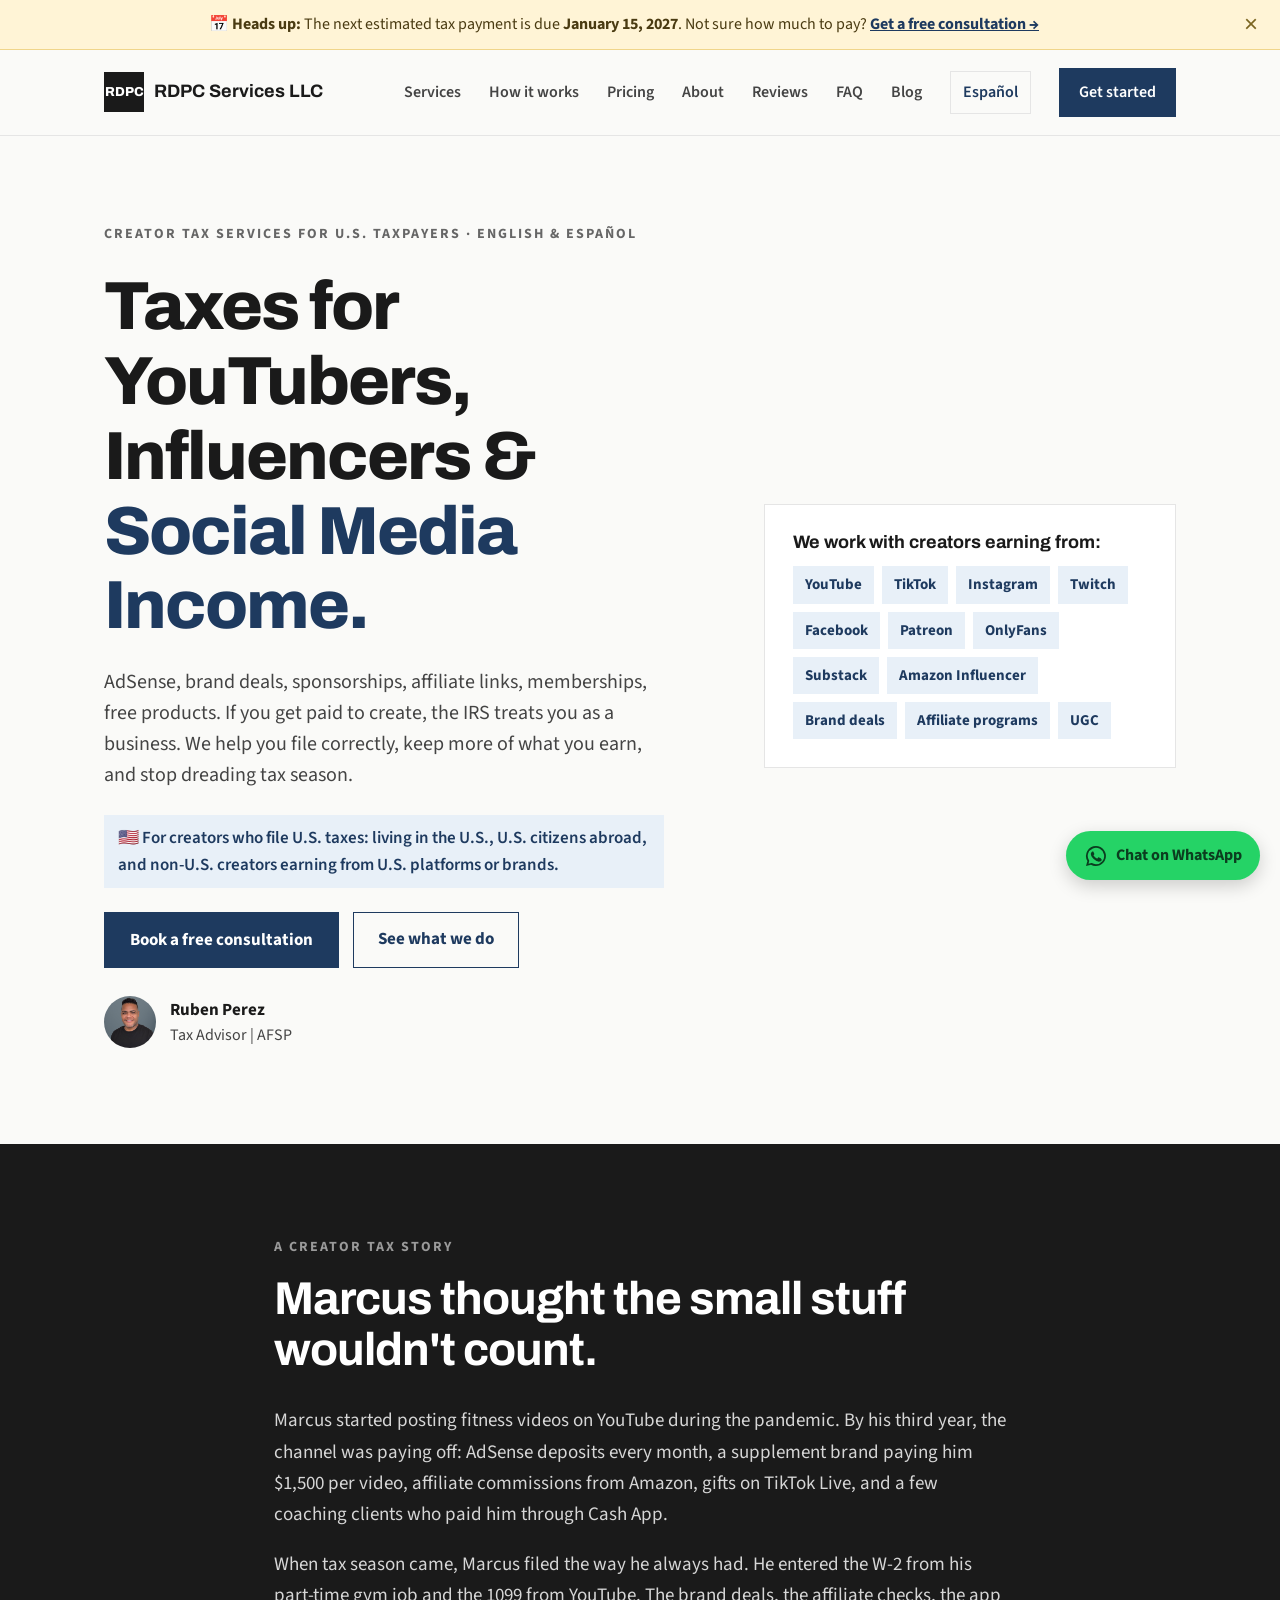
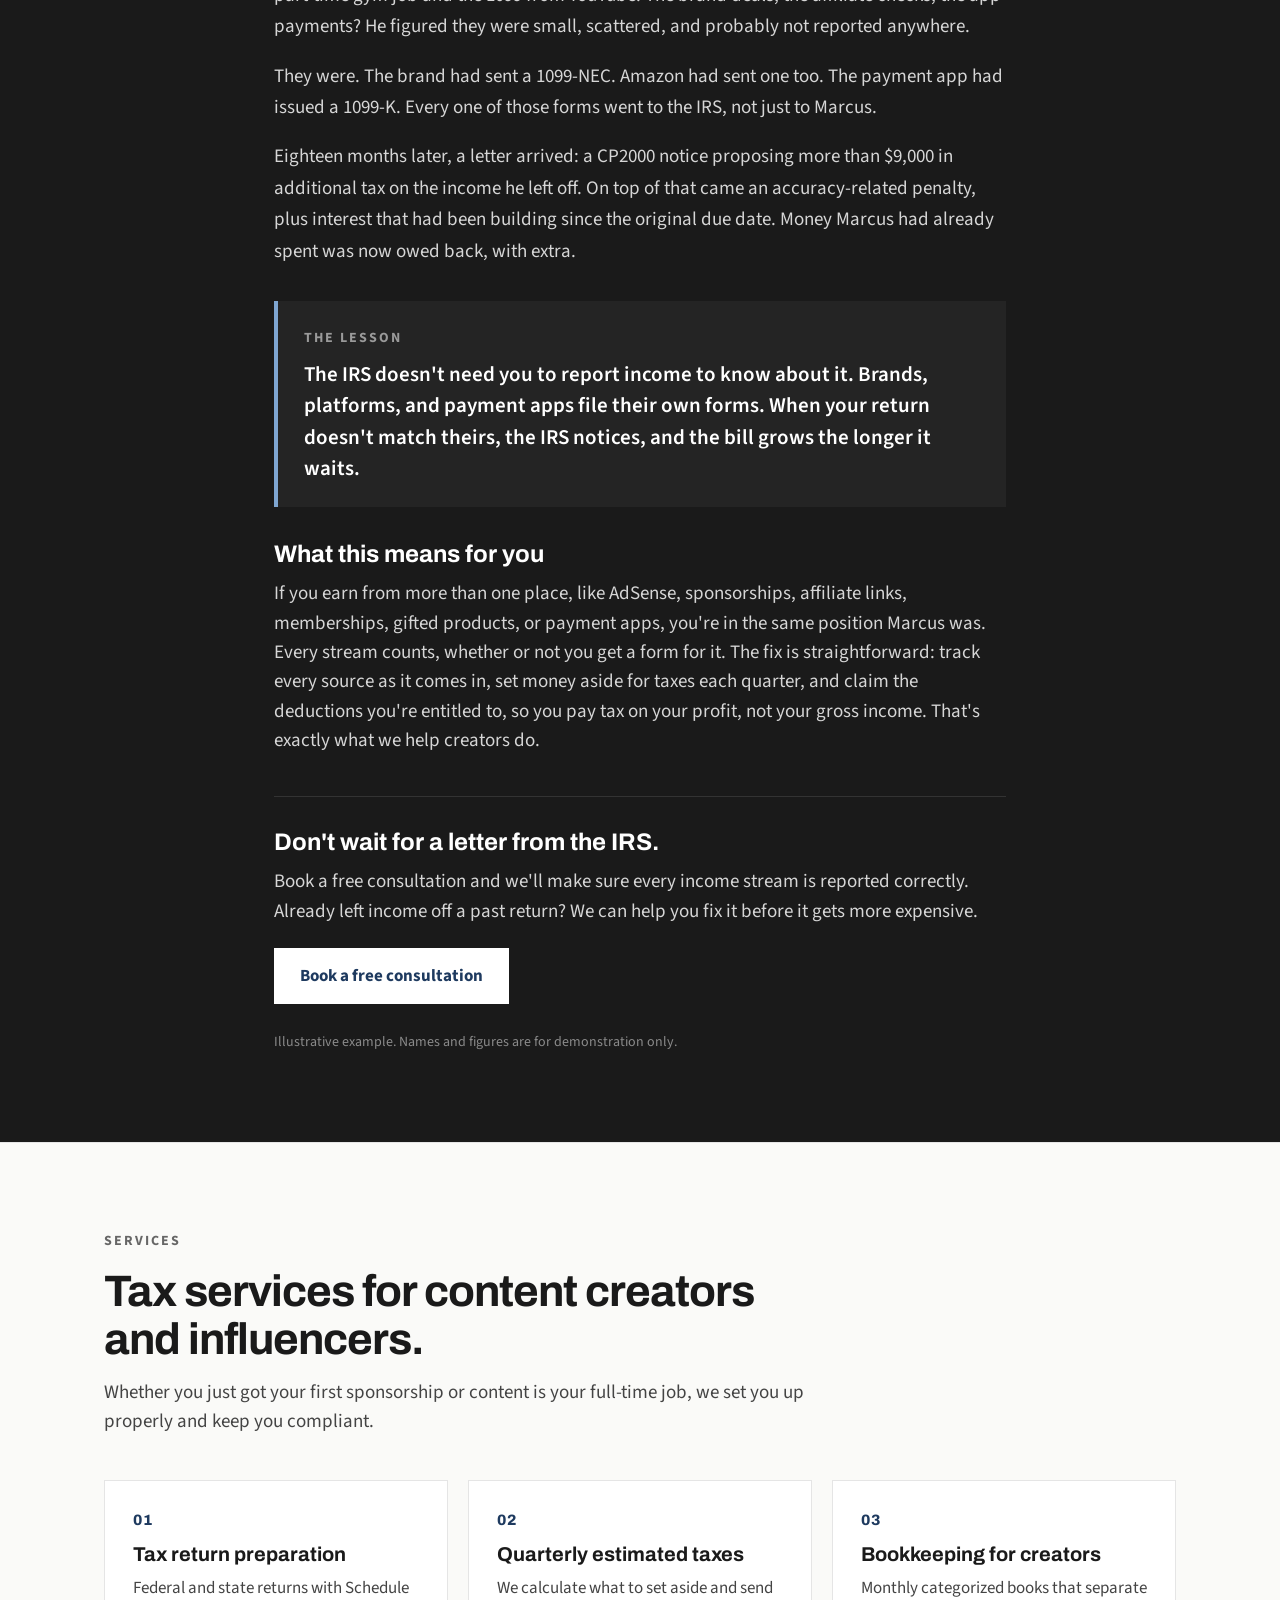
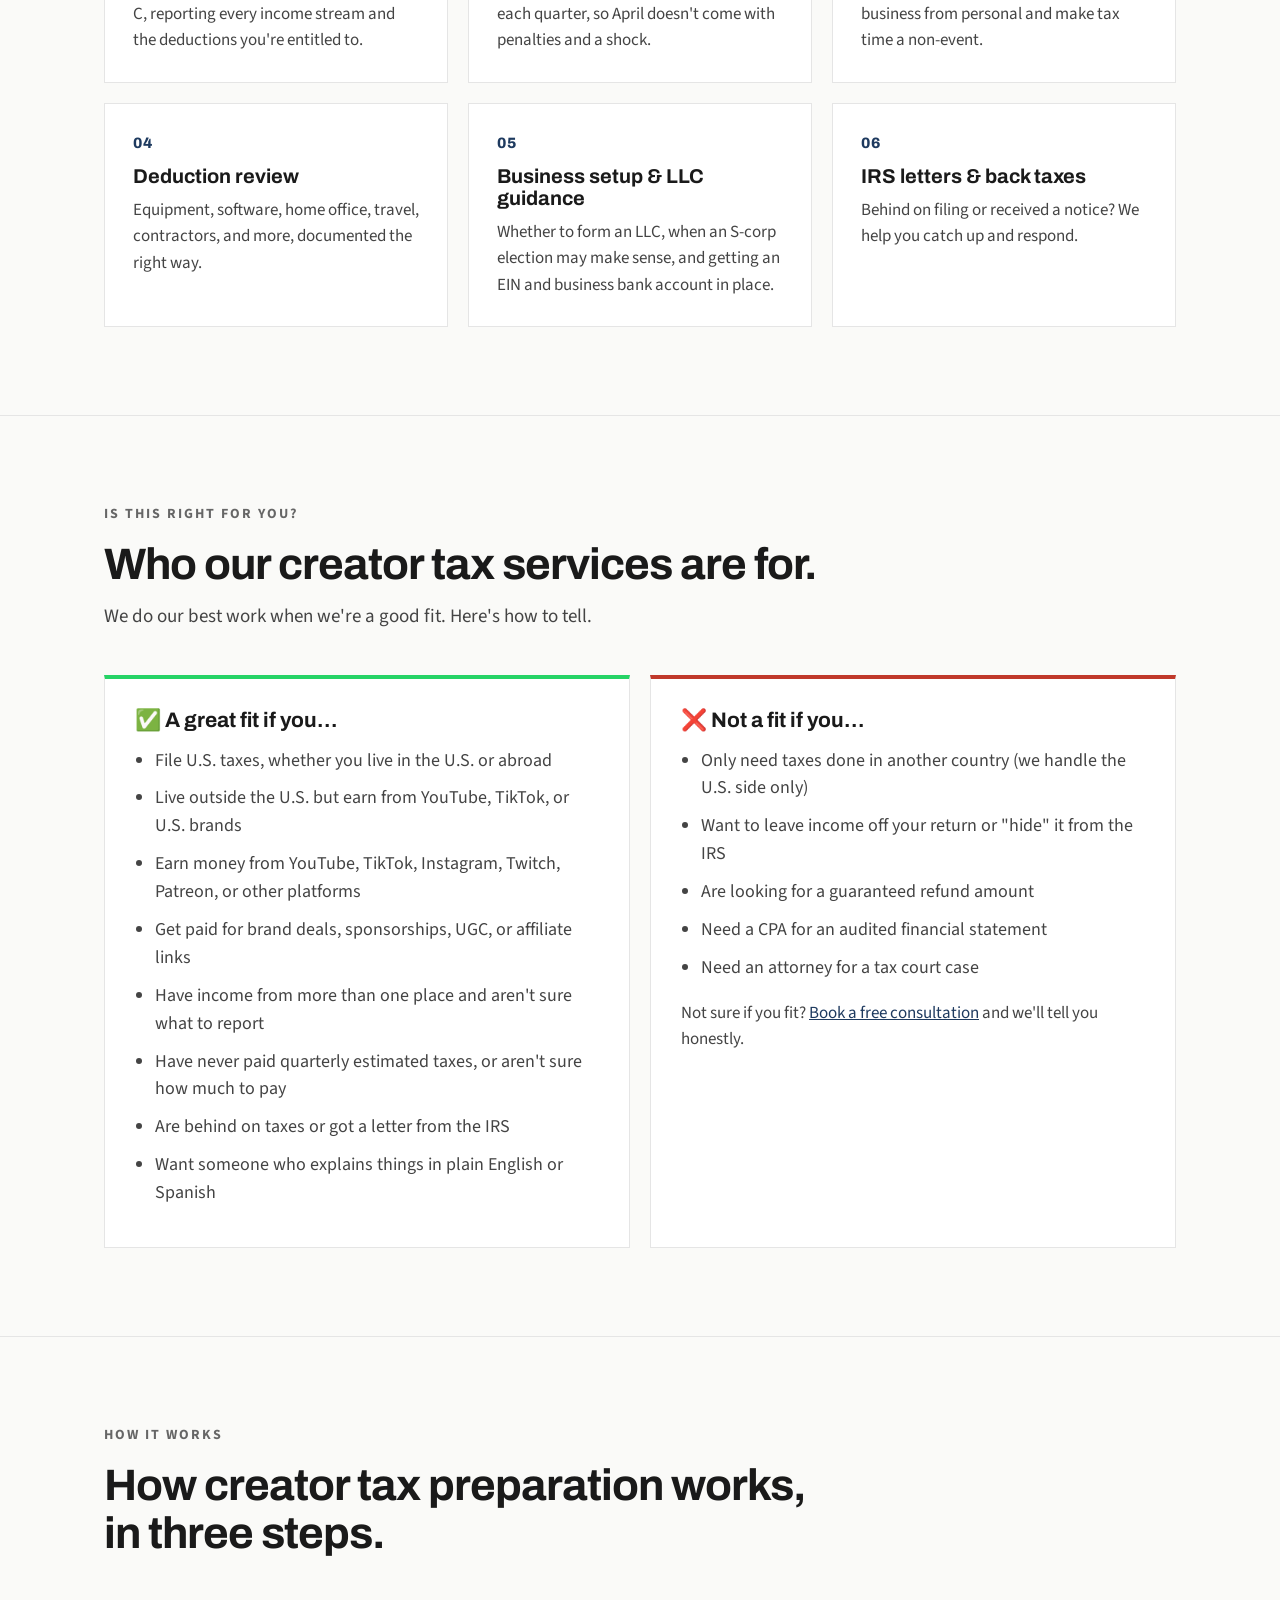
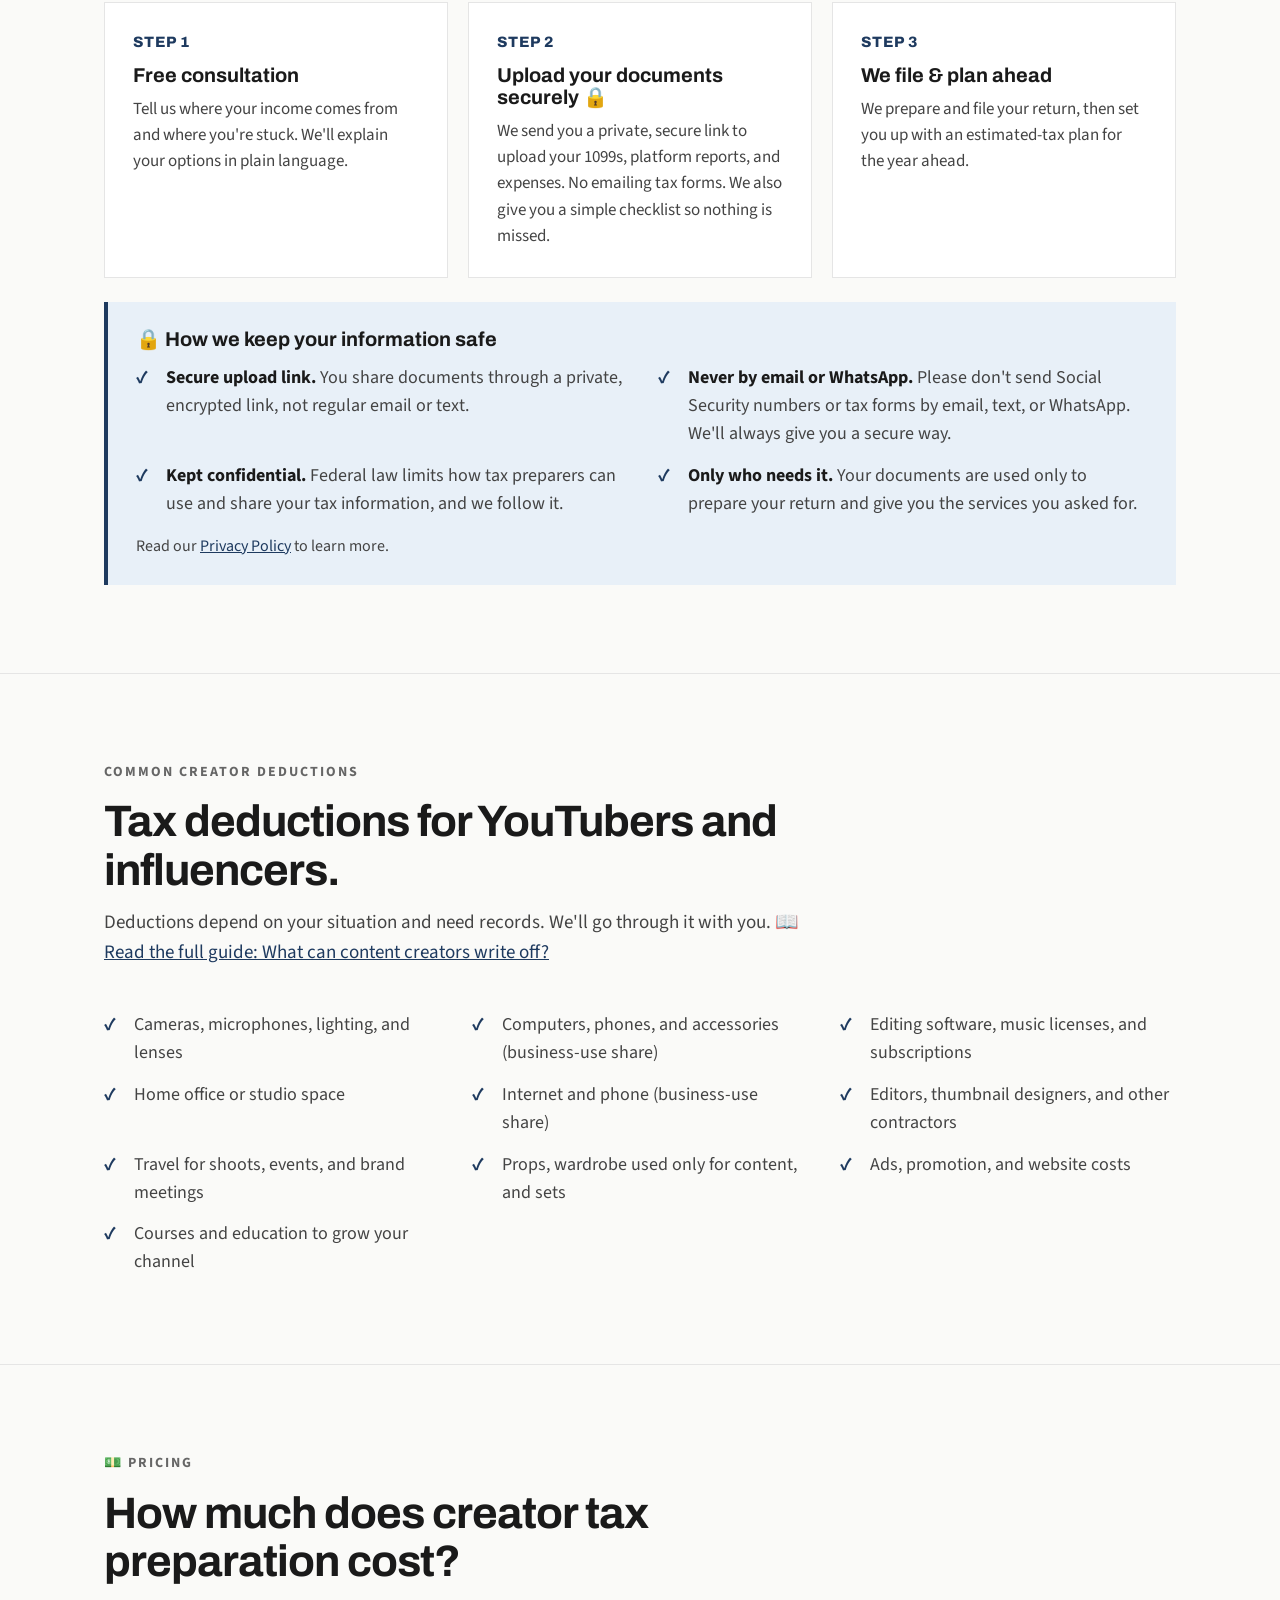
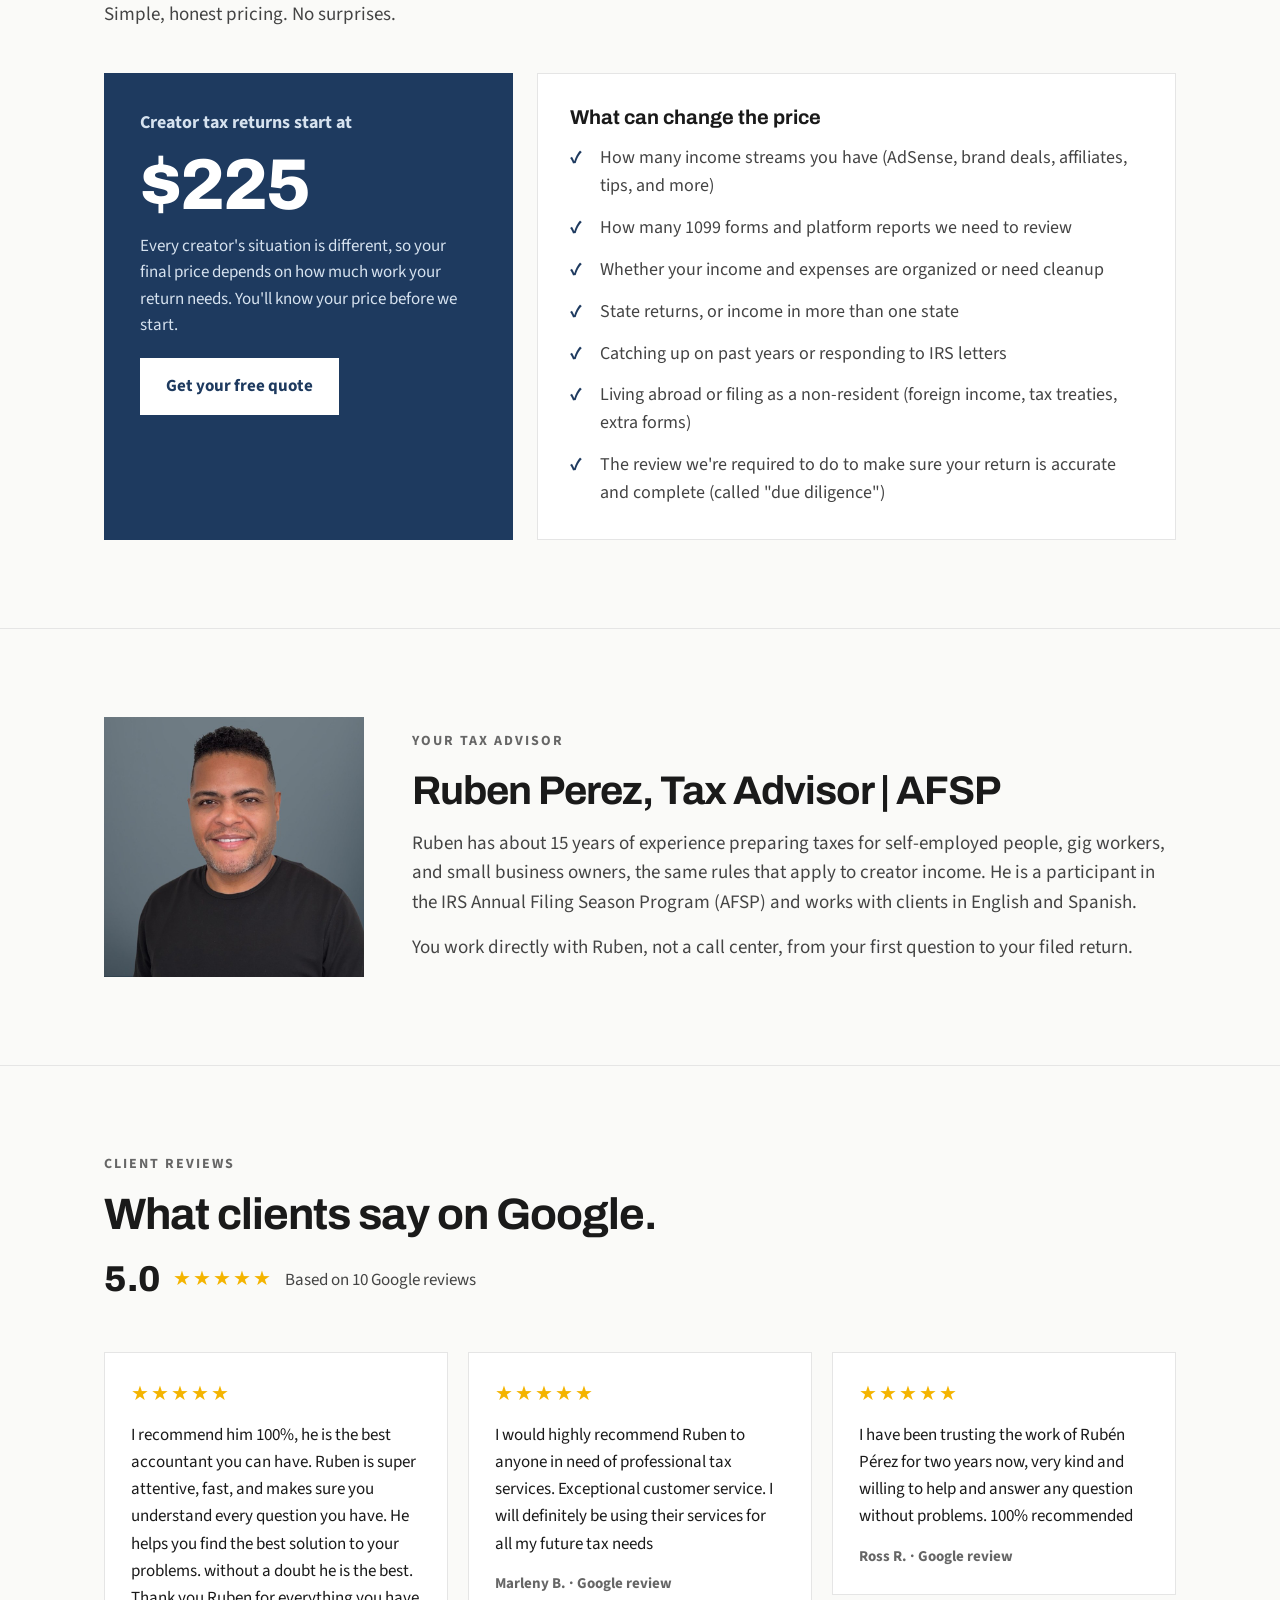
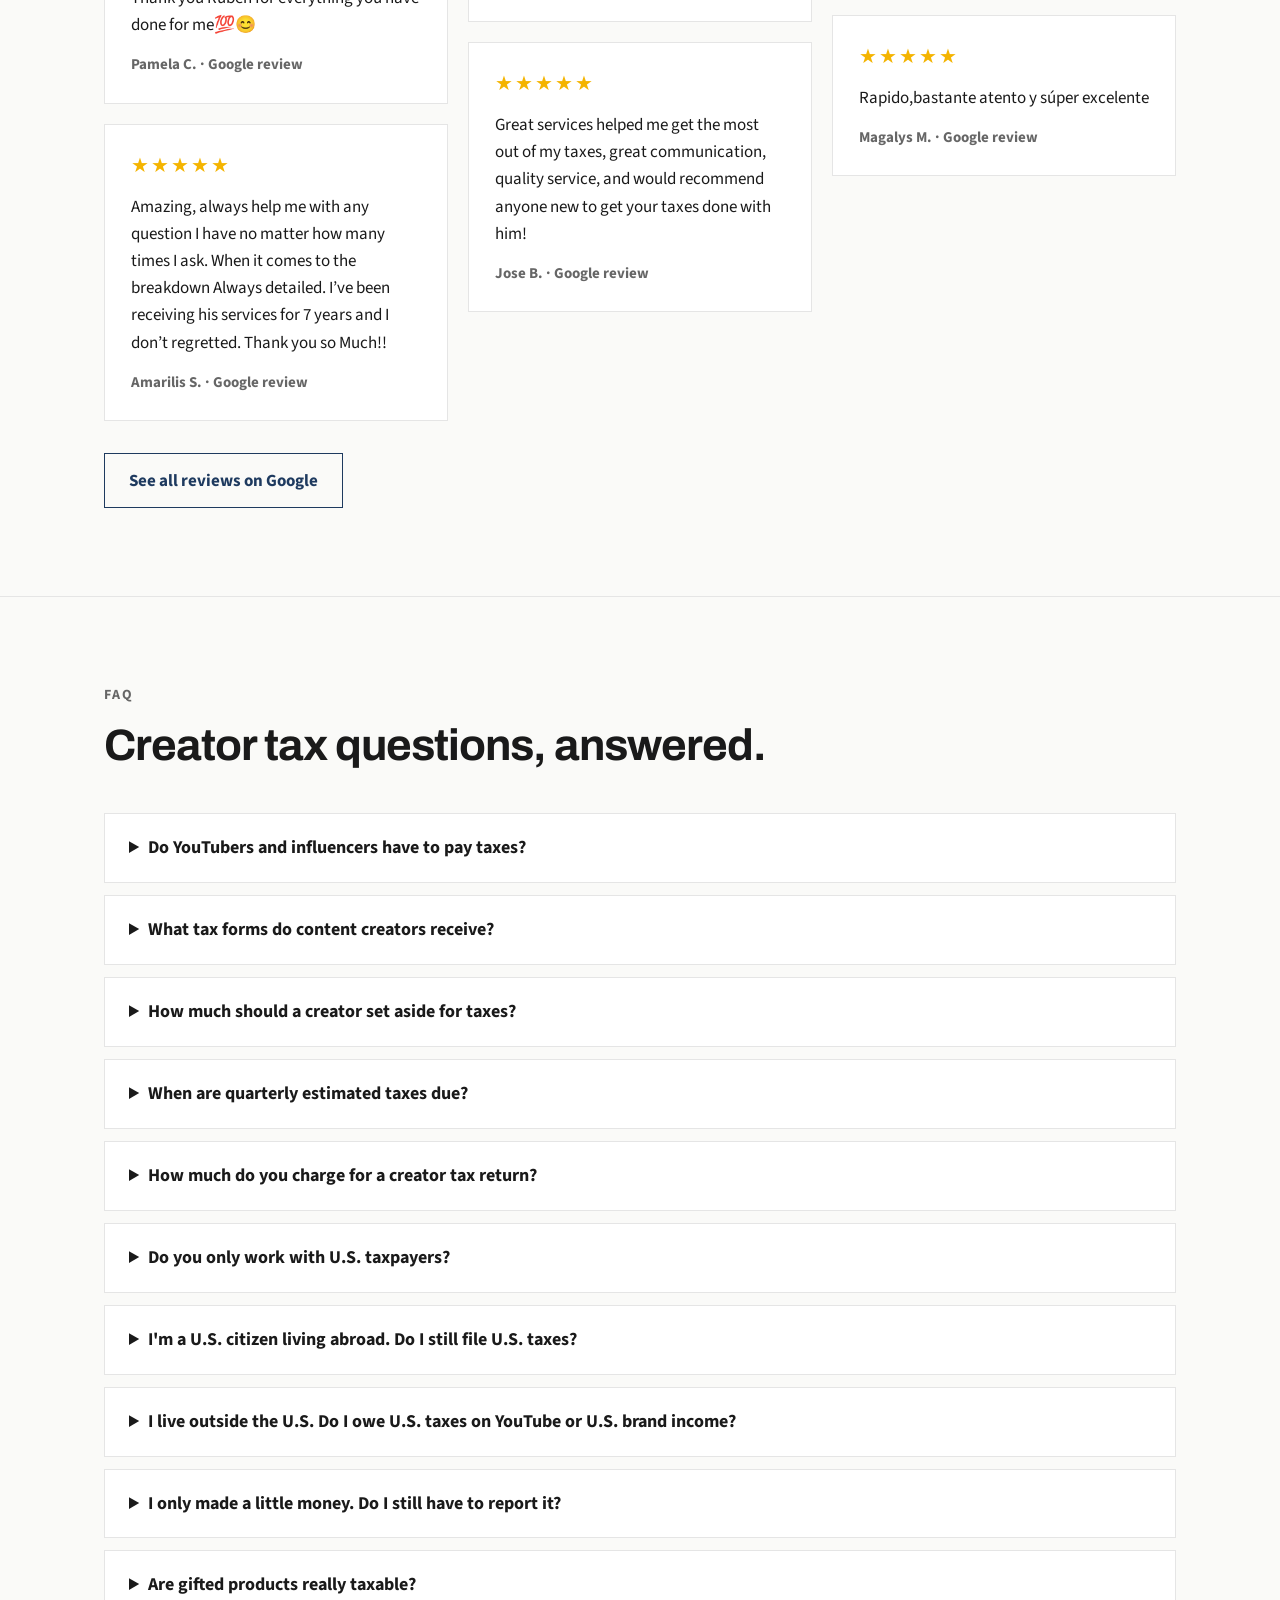
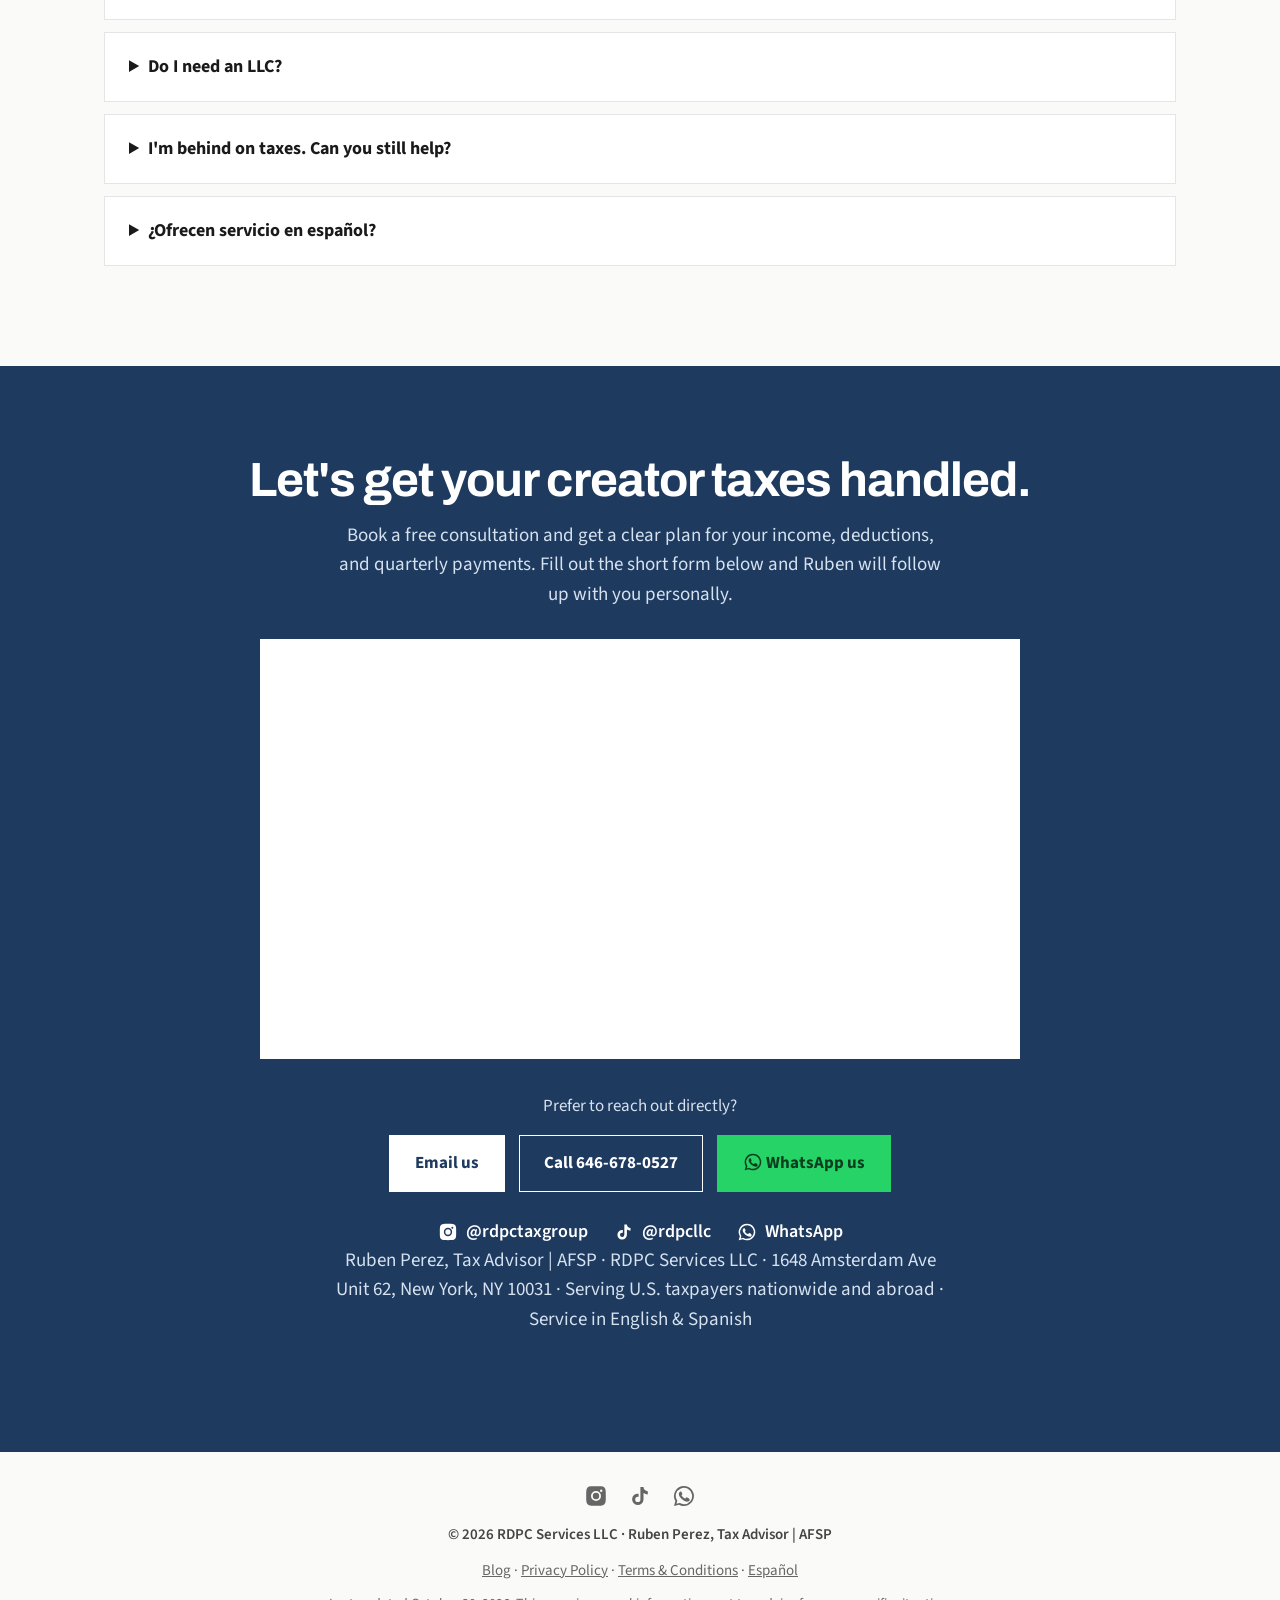
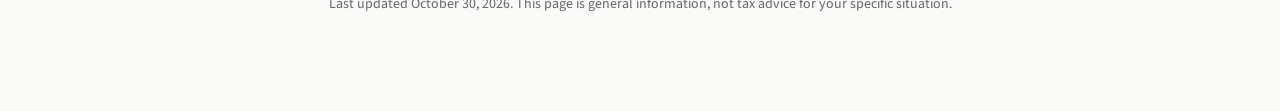
==== commit 6fdf6d92: "Add blog section and first post: What can content creators write off? - /blog/ home page with Blog s" ====
--- a/index.html
+++ b/index.html
@@ -449,6 +449,7 @@
 <a href="#about">About</a>
 <a href="#reviews">Reviews</a>
 <a href="#faq">FAQ</a>
+<a href="/blog/">Blog</a>
 <a class="lang-switch" href="/es/" hreflang="es" lang="es">Español</a>
 <a class="btn" href="https://form.jotform.com/253648427878879" target="_blank" rel="noopener">Get started</a>
 </div>
@@ -587,7 +588,7 @@
 <div class="section-head">
 <span class="eyebrow">Common creator deductions</span>
 <h2>Tax deductions for YouTubers and influencers.</h2>
-<p>Deductions depend on your situation and need records. We'll go through it with you.</p>
+<p>Deductions depend on your situation and need records. We'll go through it with you. 📖 <a href="/blog/what-can-content-creators-write-off/">Read the full guide: What can content creators write off?</a></p>
 </div>
 <ul class="check">
 <li>Cameras, microphones, lighting, and lenses</li>
@@ -715,7 +716,7 @@
 <div class="wrap">
 <span class="foot-social"><a href="https://www.instagram.com/rdpctaxgroup/" target="_blank" rel="noopener" aria-label="Instagram"><svg viewBox="0 0 24 24" aria-hidden="true"><path fill="currentColor" d="M12 2.2c3.2 0 3.6 0 4.8.1 3.3.1 4.8 1.7 4.9 4.9.1 1.3.1 1.6.1 4.8s0 3.6-.1 4.8c-.1 3.2-1.7 4.8-4.9 4.9-1.3.1-1.6.1-4.8.1s-3.6 0-4.8-.1c-3.3-.1-4.8-1.7-4.9-4.9C2.2 15.6 2.2 15.2 2.2 12s0-3.6.1-4.8C2.4 3.9 3.9 2.4 7.2 2.3 8.4 2.2 8.8 2.2 12 2.2zm0 4.8a5 5 0 1 0 0 10 5 5 0 0 0 0-10zm0 8.2a3.2 3.2 0 1 1 0-6.4 3.2 3.2 0 0 1 0 6.4zm5.2-9.6a1.2 1.2 0 1 0 0 2.4 1.2 1.2 0 0 0 0-2.4z"/></svg></a><a href="https://www.tiktok.com/@rdpcllc" target="_blank" rel="noopener" aria-label="TikTok"><svg viewBox="0 0 24 24" aria-hidden="true"><path fill="currentColor" d="M16.6 5.8A4.3 4.3 0 0 1 15.5 3h-3.1v12.4a2.6 2.6 0 1 1-2.6-2.6c.3 0 .5 0 .8.1V9.7a5.7 5.7 0 1 0 4.9 5.7V9a7.3 7.3 0 0 0 4.3 1.4V7.3a4.3 4.3 0 0 1-3.2-1.5z"/></svg></a><a href="https://wa.me/16466780527?text=Hi%20Ruben%2C%20I%27m%20a%20content%20creator%20and%20I%27d%20like%20help%20with%20my%20taxes." target="_blank" rel="noopener" aria-label="WhatsApp"><svg viewBox="0 0 24 24" aria-hidden="true"><path fill="currentColor" d="M12 2a10 10 0 0 0-8.6 15.1L2 22l5-1.3A10 10 0 1 0 12 2zm0 18.2a8.2 8.2 0 0 1-4.2-1.1l-.3-.2-3 .8.8-2.9-.2-.3A8.2 8.2 0 1 1 12 20.2zm4.5-6.1c-.2-.1-1.5-.7-1.7-.8-.2-.1-.4-.1-.6.1l-.8 1c-.1.2-.3.2-.5.1a6.7 6.7 0 0 1-3.3-2.9c-.3-.4.2-.4.7-1.4.1-.2 0-.3 0-.4l-.8-1.8c-.2-.5-.4-.4-.6-.4h-.5a1 1 0 0 0-.7.3 3 3 0 0 0-.9 2.2 5.2 5.2 0 0 0 1.1 2.8 11.9 11.9 0 0 0 4.6 4c1.7.7 2.4.8 3.2.7.5-.1 1.5-.6 1.8-1.2.2-.6.2-1.1.1-1.2l-.4-.2z"/></svg></a></span>
 <span class="foot-copy">© 2026 RDPC Services LLC · Ruben Perez, Tax Advisor | AFSP</span>
-<span class="foot-links"><a href="/privacy/">Privacy Policy</a> · <a href="/terms/">Terms &amp; Conditions</a> · <a href="/es/" hreflang="es" lang="es">Español</a></span>
+<span class="foot-links"><a href="/blog/">Blog</a> · <a href="/privacy/">Privacy Policy</a> · <a href="/terms/">Terms &amp; Conditions</a> · <a href="/es/" hreflang="es" lang="es">Español</a></span>
 <span class="foot-note">Last updated October 30, 2026. This page is general information, not tax advice for your specific situation.</span>
 </div>
 </footer>
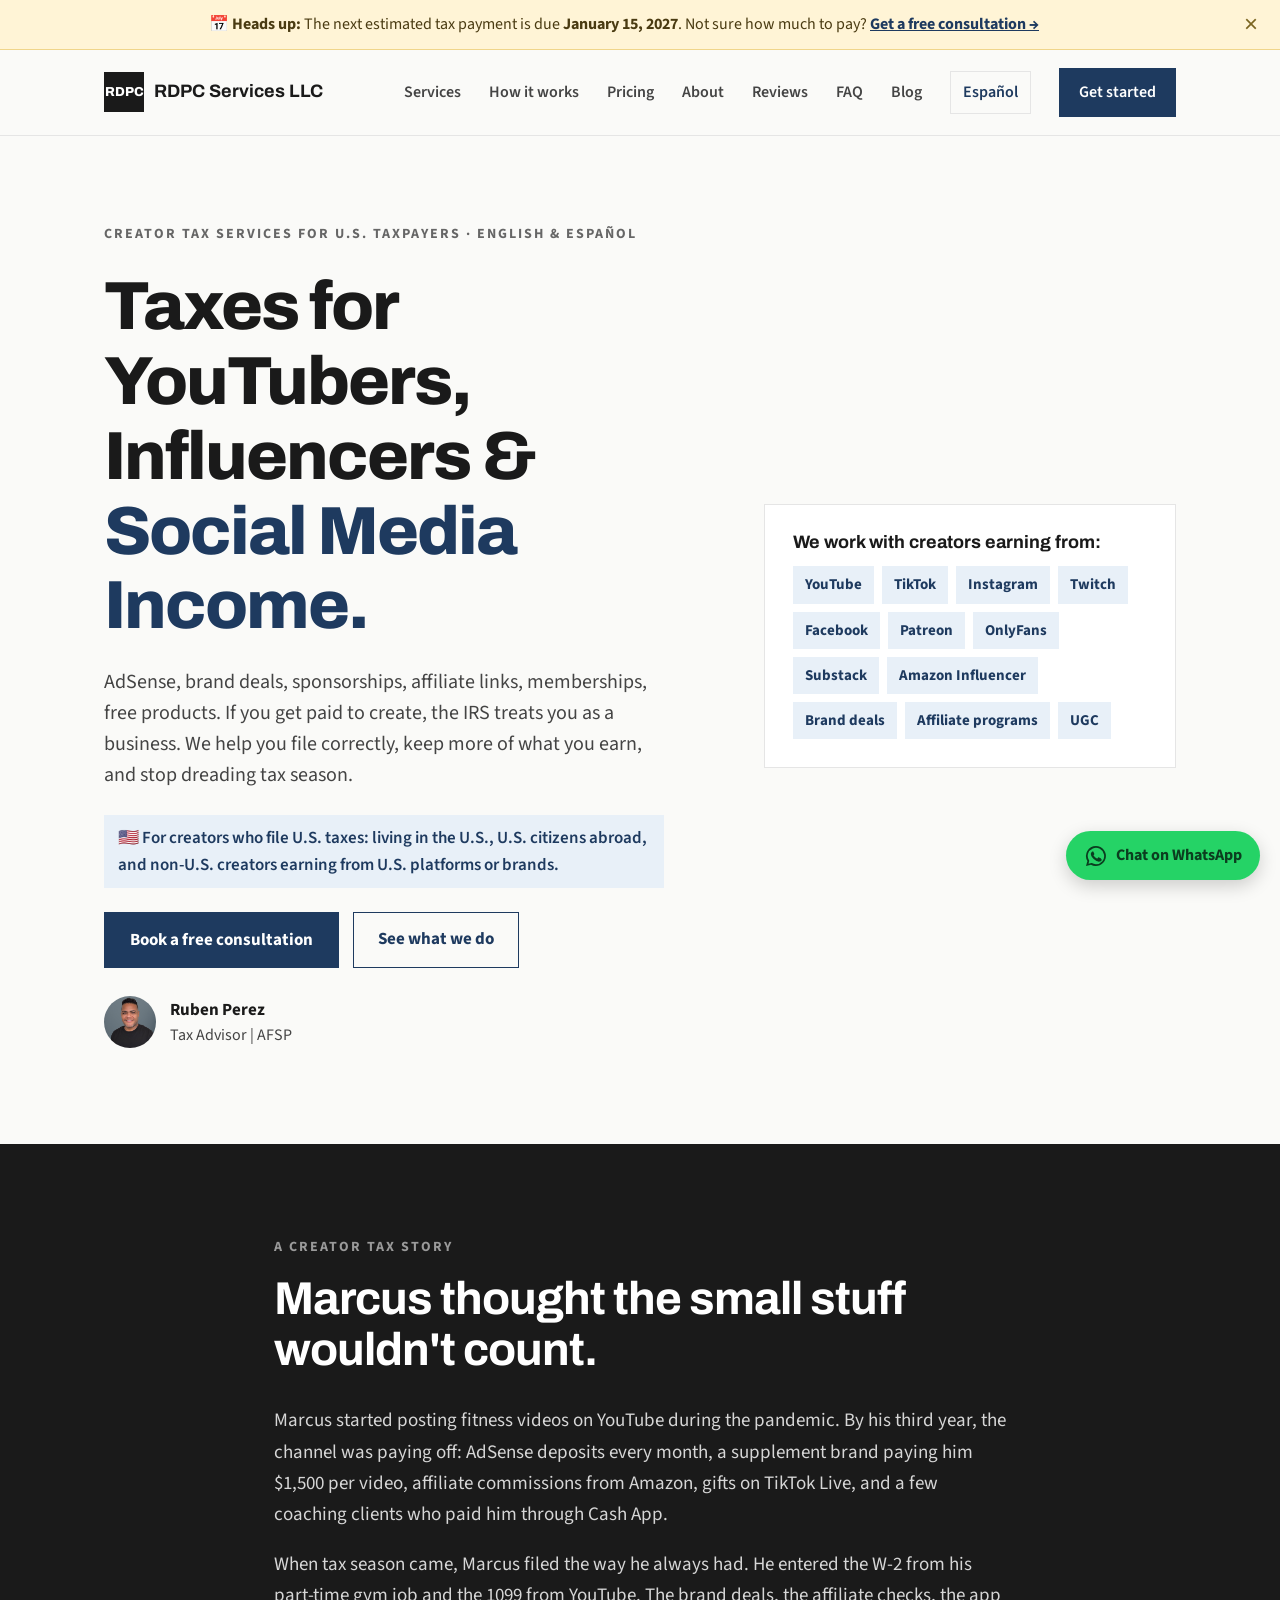
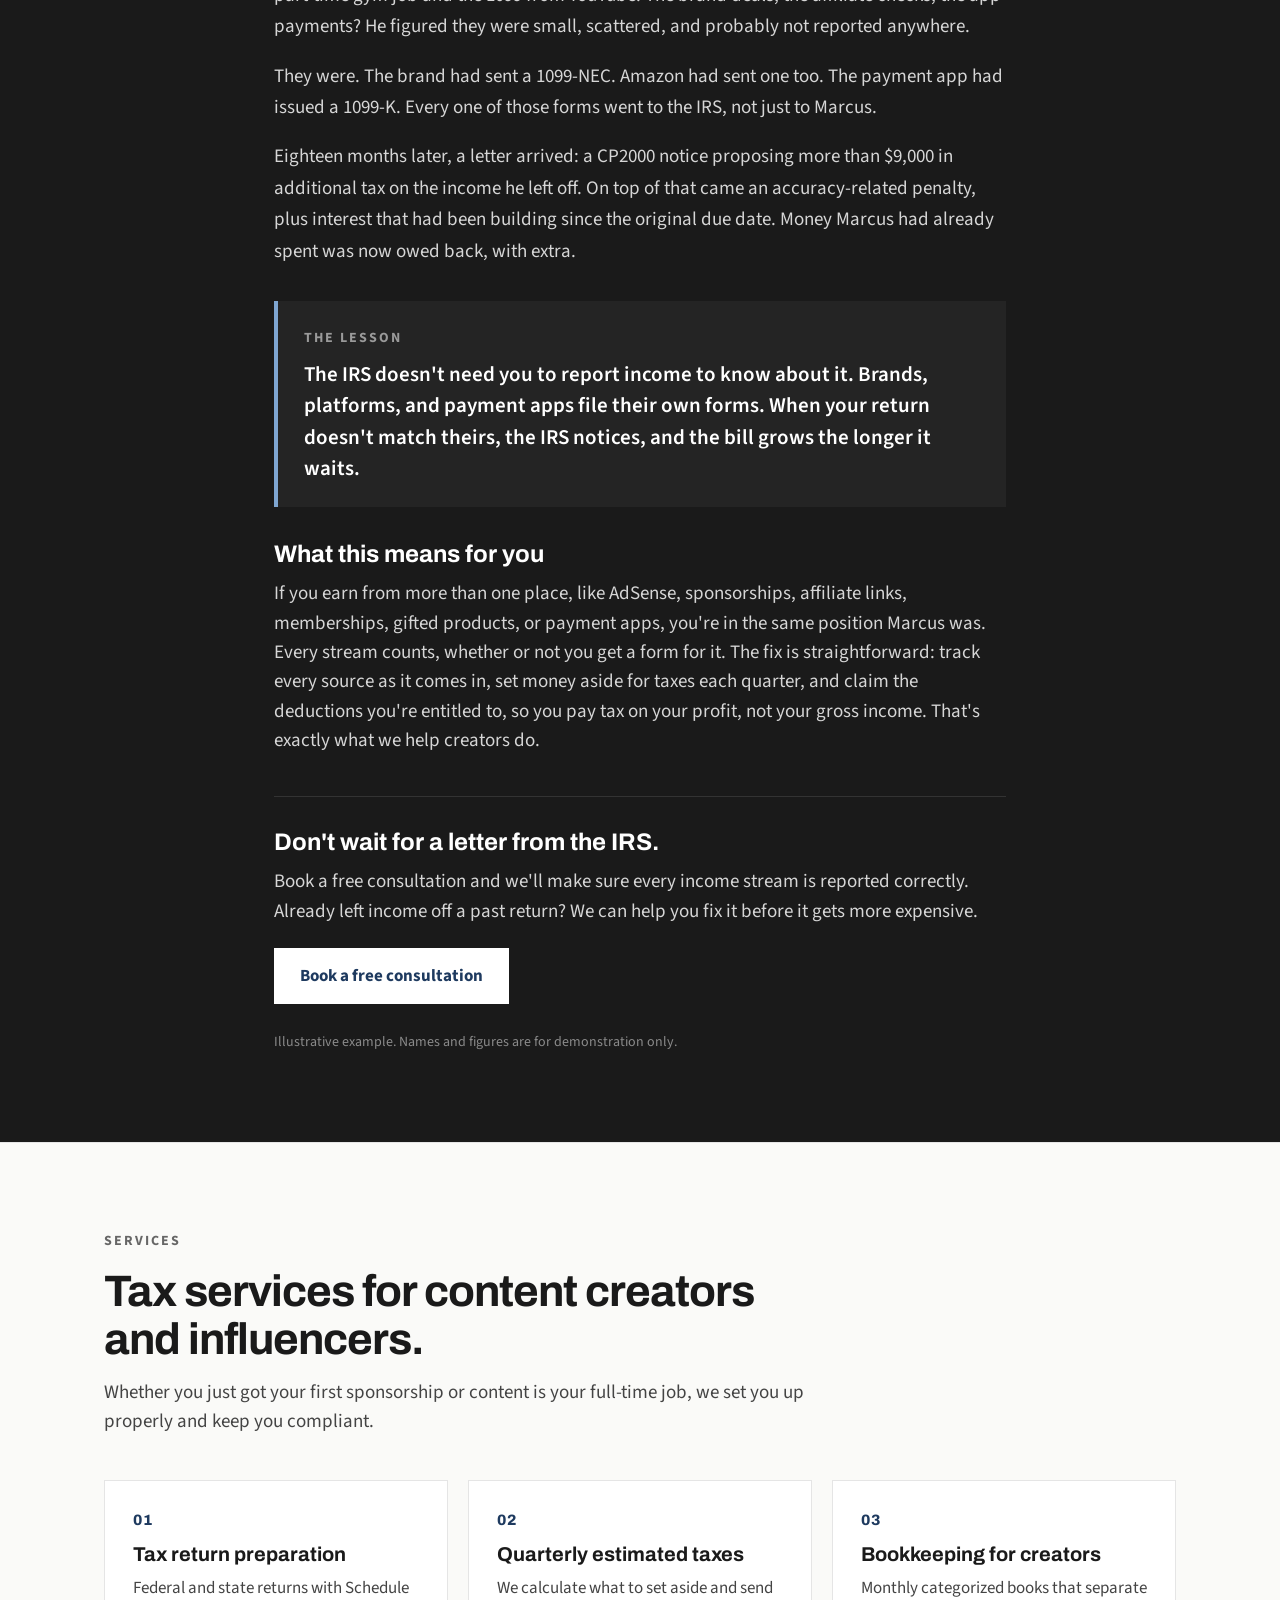
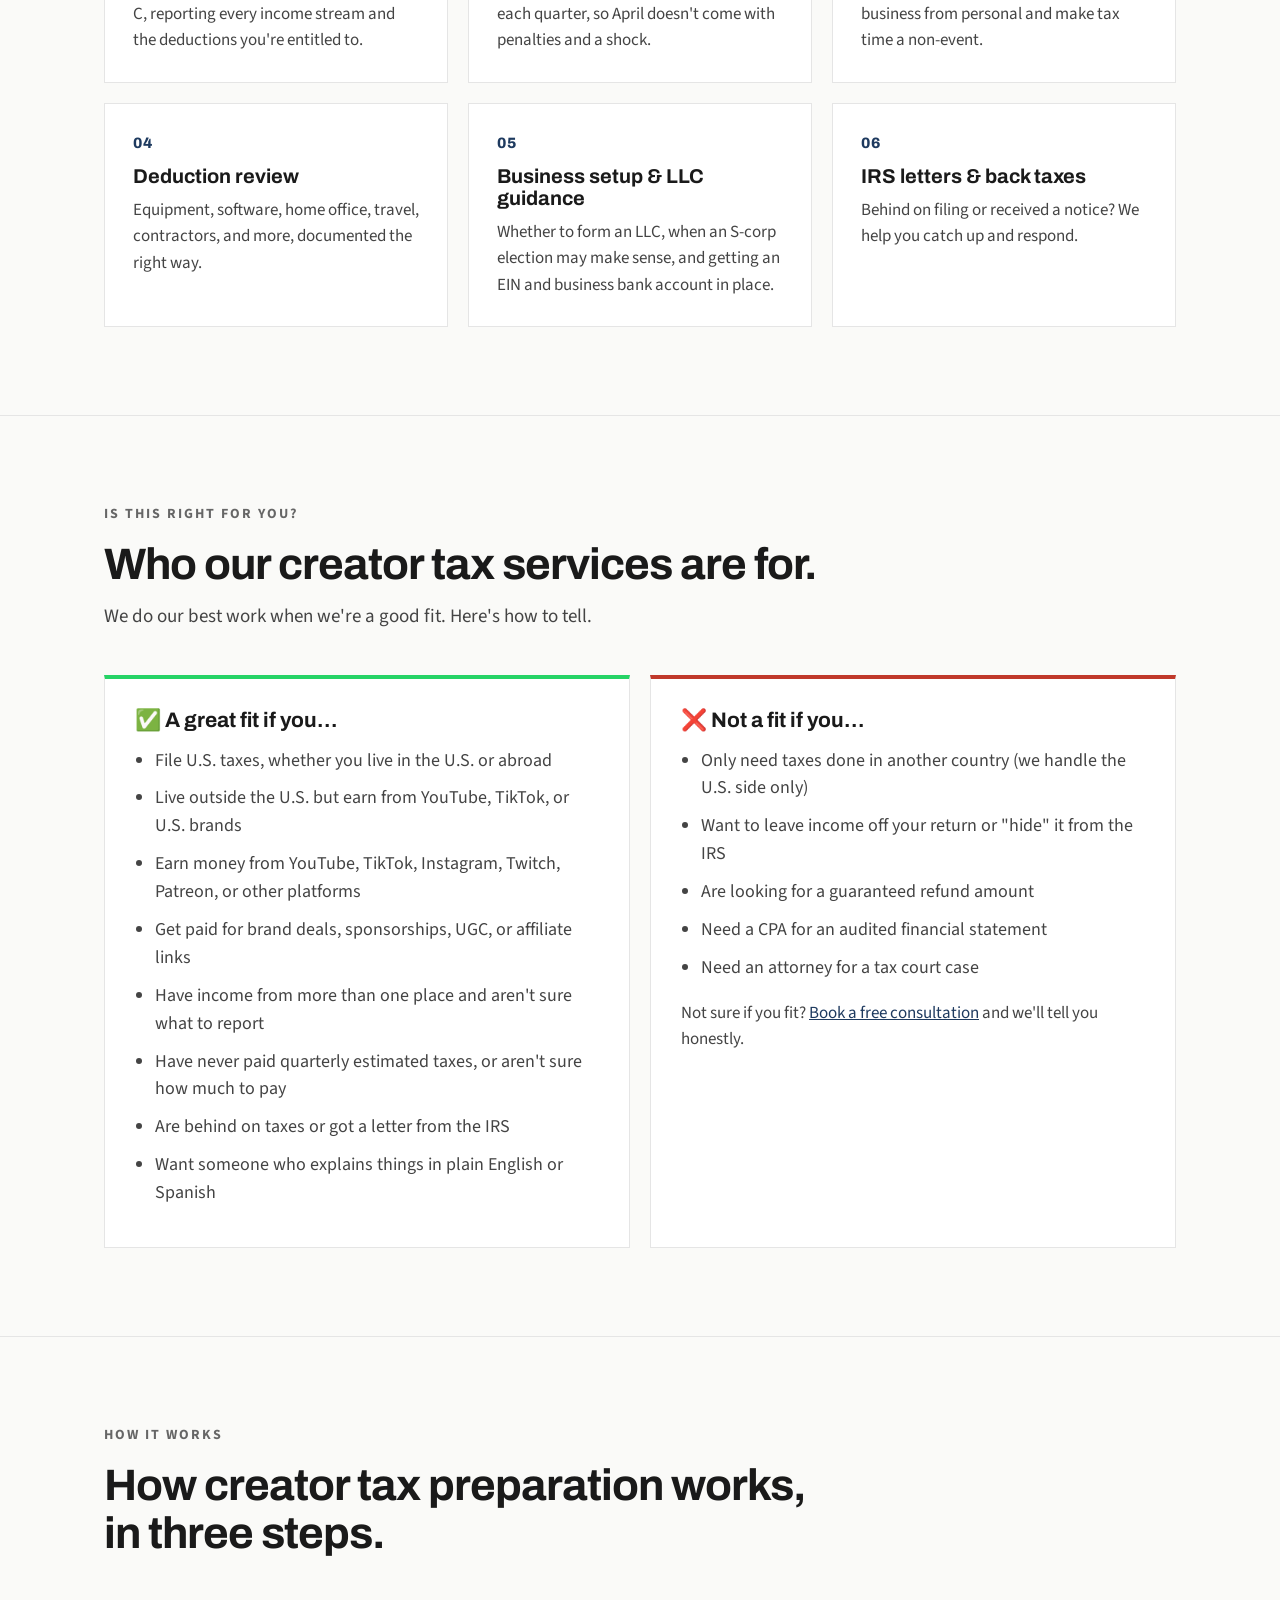
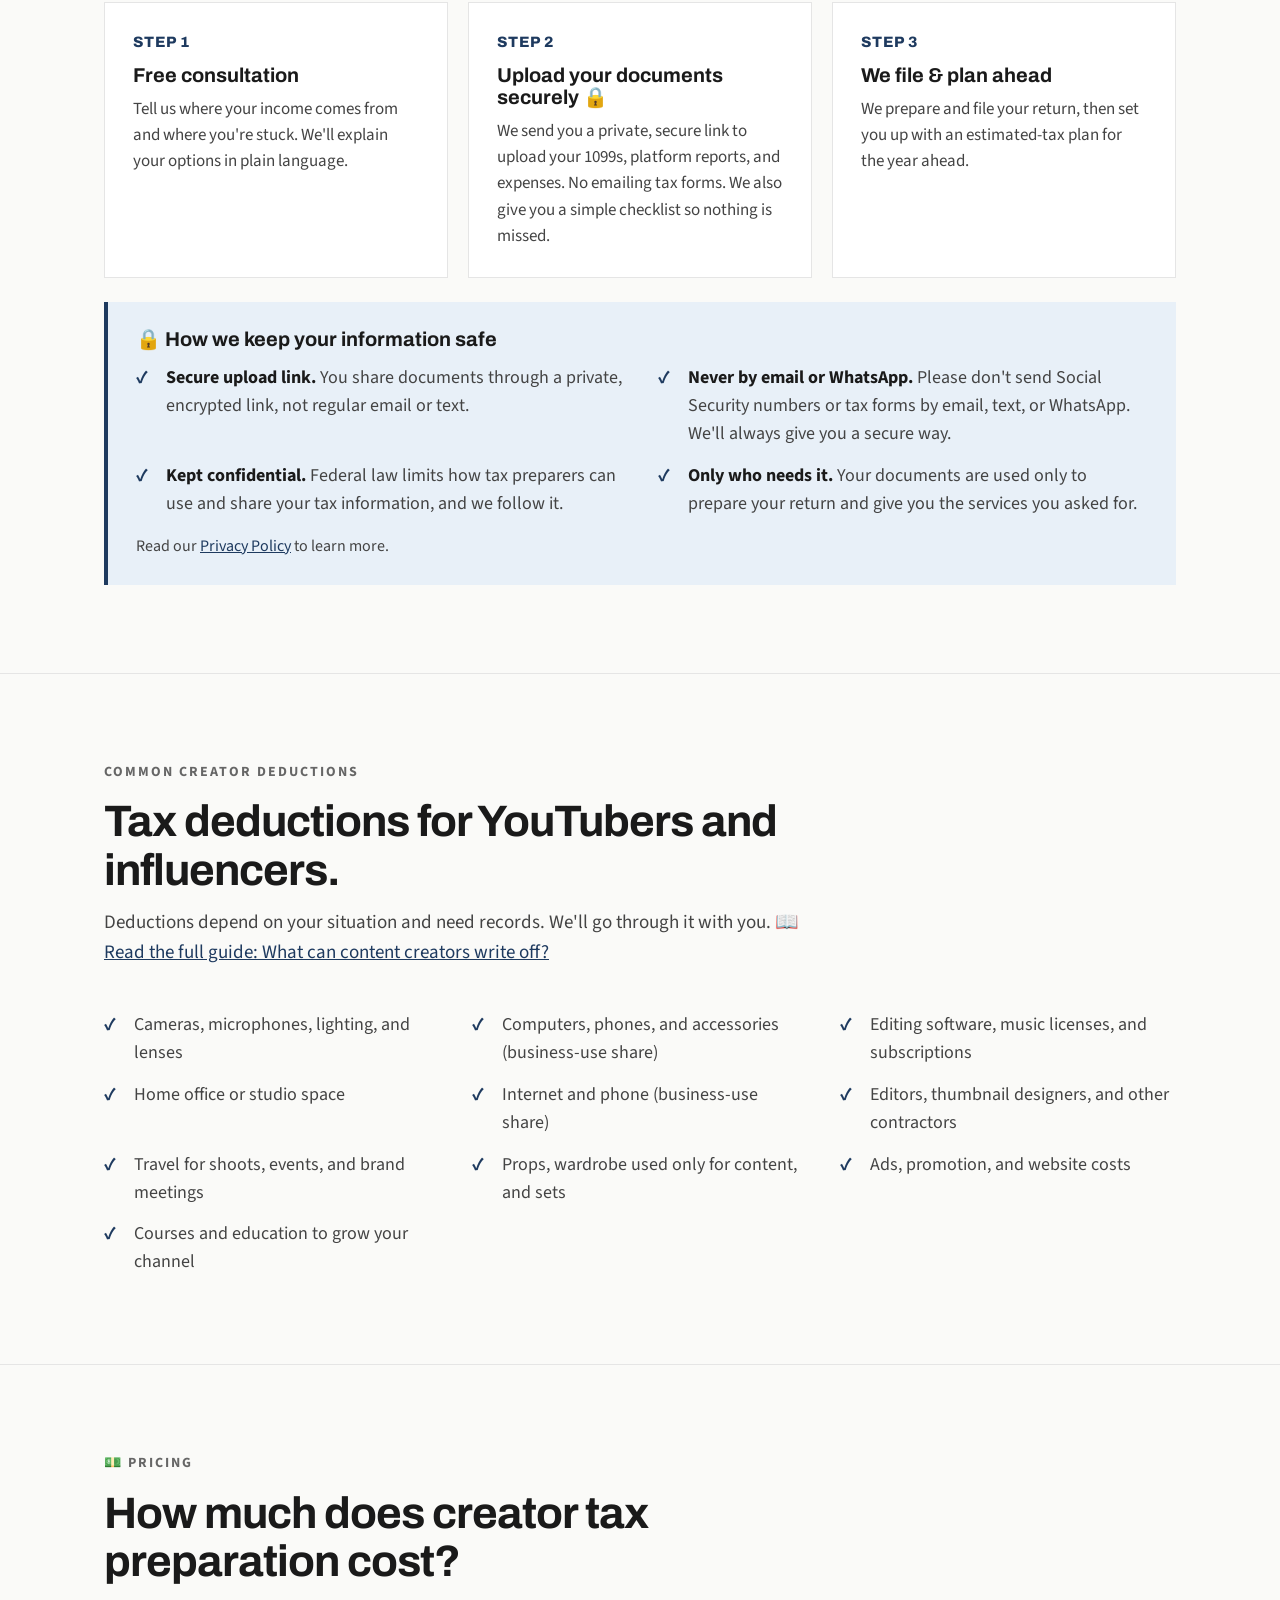
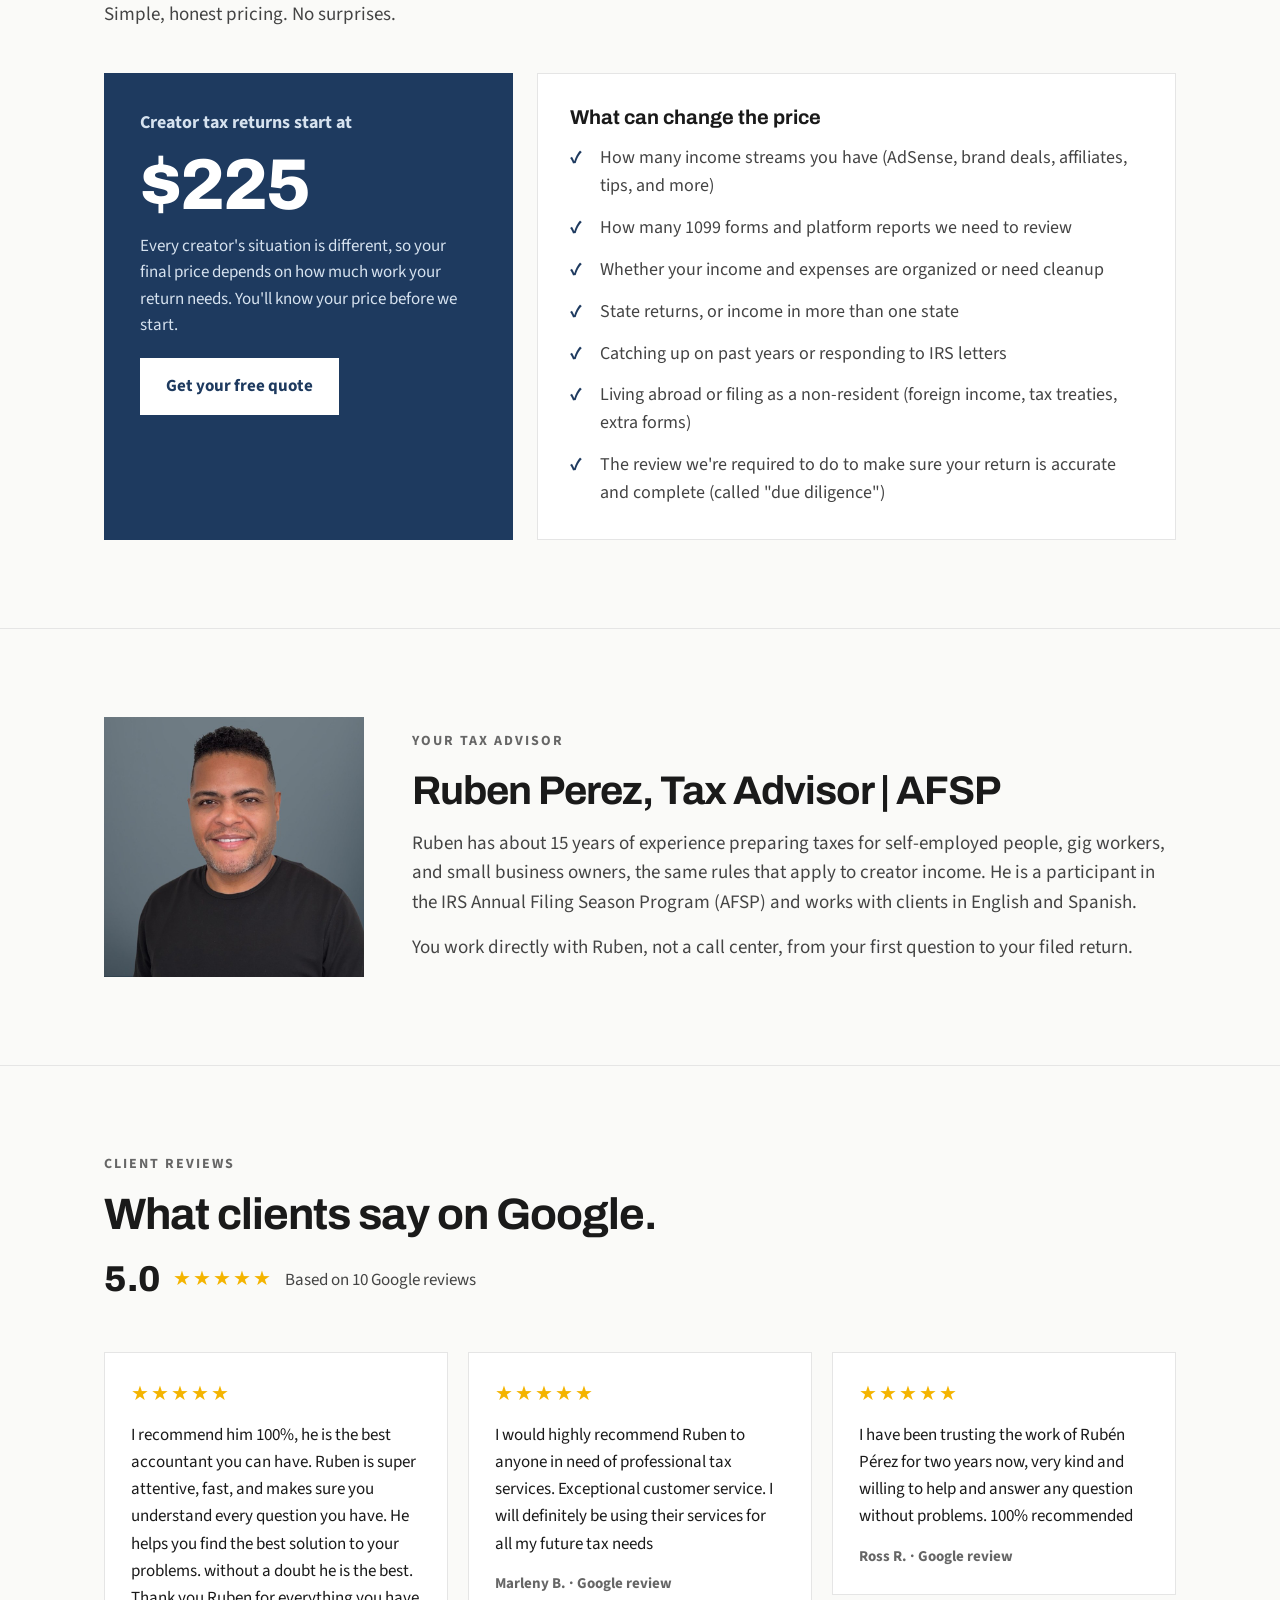
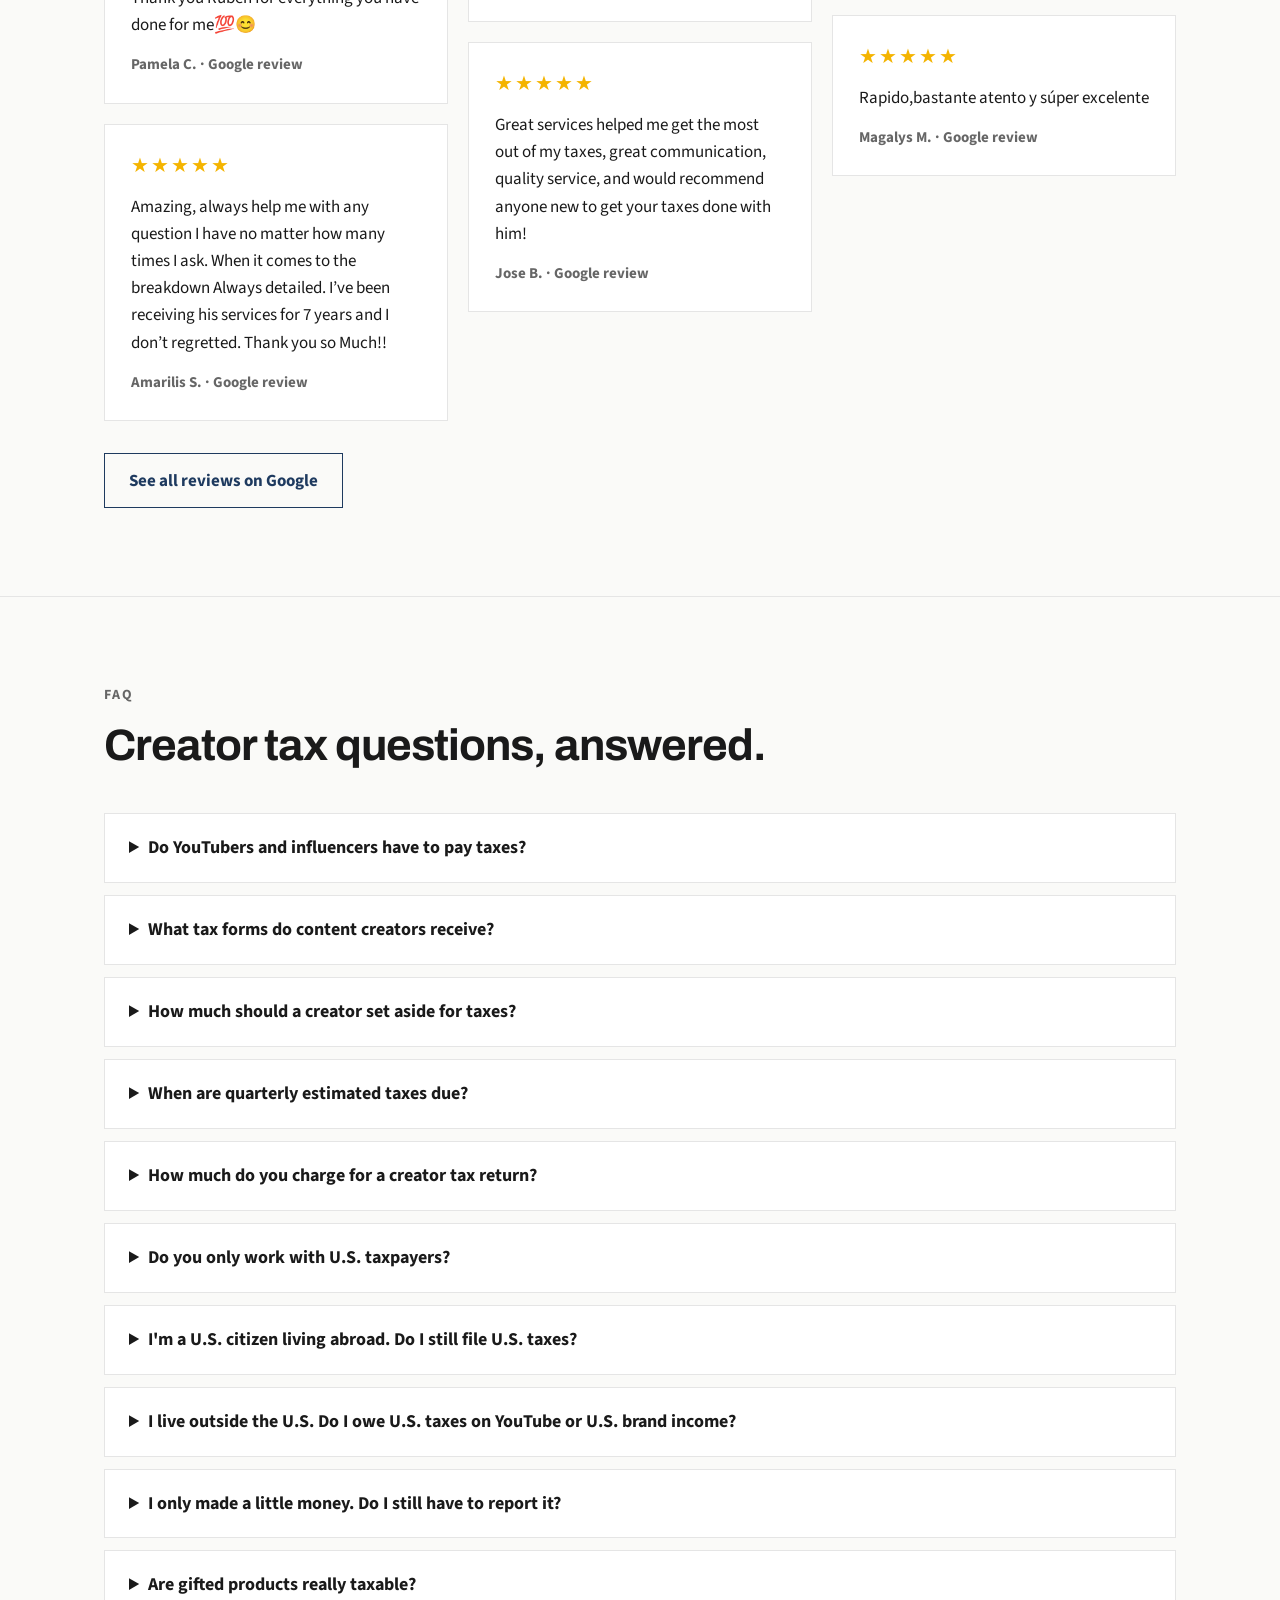
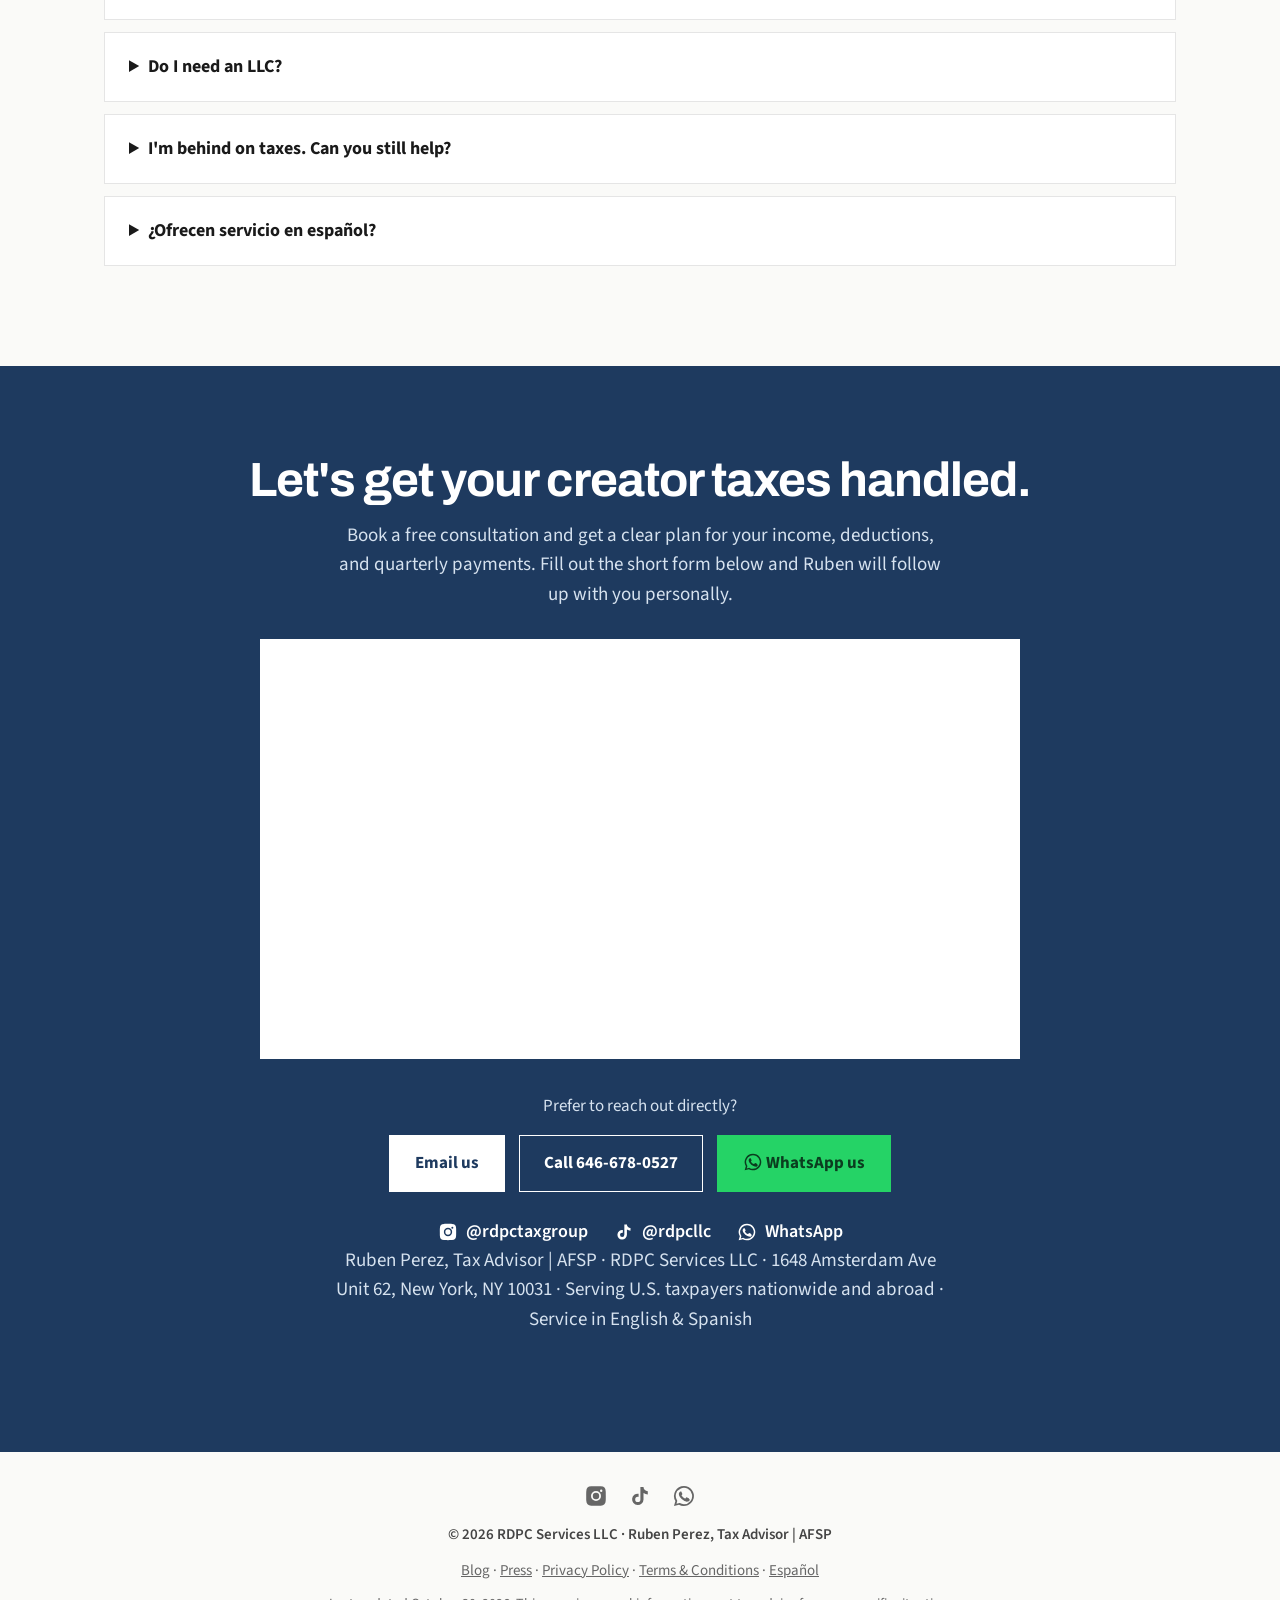
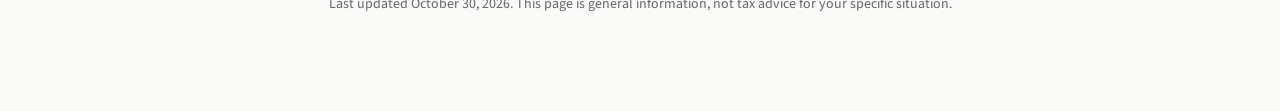
==== commit cb33afce: "Add press section and Tax Day 2027 release on GAO self-employed tax gap report Co-Authored-By: Claud" ====
--- a/index.html
+++ b/index.html
@@ -716,7 +716,7 @@
 <div class="wrap">
 <span class="foot-social"><a href="https://www.instagram.com/rdpctaxgroup/" target="_blank" rel="noopener" aria-label="Instagram"><svg viewBox="0 0 24 24" aria-hidden="true"><path fill="currentColor" d="M12 2.2c3.2 0 3.6 0 4.8.1 3.3.1 4.8 1.7 4.9 4.9.1 1.3.1 1.6.1 4.8s0 3.6-.1 4.8c-.1 3.2-1.7 4.8-4.9 4.9-1.3.1-1.6.1-4.8.1s-3.6 0-4.8-.1c-3.3-.1-4.8-1.7-4.9-4.9C2.2 15.6 2.2 15.2 2.2 12s0-3.6.1-4.8C2.4 3.9 3.9 2.4 7.2 2.3 8.4 2.2 8.8 2.2 12 2.2zm0 4.8a5 5 0 1 0 0 10 5 5 0 0 0 0-10zm0 8.2a3.2 3.2 0 1 1 0-6.4 3.2 3.2 0 0 1 0 6.4zm5.2-9.6a1.2 1.2 0 1 0 0 2.4 1.2 1.2 0 0 0 0-2.4z"/></svg></a><a href="https://www.tiktok.com/@rdpcllc" target="_blank" rel="noopener" aria-label="TikTok"><svg viewBox="0 0 24 24" aria-hidden="true"><path fill="currentColor" d="M16.6 5.8A4.3 4.3 0 0 1 15.5 3h-3.1v12.4a2.6 2.6 0 1 1-2.6-2.6c.3 0 .5 0 .8.1V9.7a5.7 5.7 0 1 0 4.9 5.7V9a7.3 7.3 0 0 0 4.3 1.4V7.3a4.3 4.3 0 0 1-3.2-1.5z"/></svg></a><a href="https://wa.me/16466780527?text=Hi%20Ruben%2C%20I%27m%20a%20content%20creator%20and%20I%27d%20like%20help%20with%20my%20taxes." target="_blank" rel="noopener" aria-label="WhatsApp"><svg viewBox="0 0 24 24" aria-hidden="true"><path fill="currentColor" d="M12 2a10 10 0 0 0-8.6 15.1L2 22l5-1.3A10 10 0 1 0 12 2zm0 18.2a8.2 8.2 0 0 1-4.2-1.1l-.3-.2-3 .8.8-2.9-.2-.3A8.2 8.2 0 1 1 12 20.2zm4.5-6.1c-.2-.1-1.5-.7-1.7-.8-.2-.1-.4-.1-.6.1l-.8 1c-.1.2-.3.2-.5.1a6.7 6.7 0 0 1-3.3-2.9c-.3-.4.2-.4.7-1.4.1-.2 0-.3 0-.4l-.8-1.8c-.2-.5-.4-.4-.6-.4h-.5a1 1 0 0 0-.7.3 3 3 0 0 0-.9 2.2 5.2 5.2 0 0 0 1.1 2.8 11.9 11.9 0 0 0 4.6 4c1.7.7 2.4.8 3.2.7.5-.1 1.5-.6 1.8-1.2.2-.6.2-1.1.1-1.2l-.4-.2z"/></svg></a></span>
 <span class="foot-copy">© 2026 RDPC Services LLC · Ruben Perez, Tax Advisor | AFSP</span>
-<span class="foot-links"><a href="/blog/">Blog</a> · <a href="/privacy/">Privacy Policy</a> · <a href="/terms/">Terms &amp; Conditions</a> · <a href="/es/" hreflang="es" lang="es">Español</a></span>
+<span class="foot-links"><a href="/blog/">Blog</a> · <a href="/press/">Press</a> · <a href="/privacy/">Privacy Policy</a> · <a href="/terms/">Terms &amp; Conditions</a> · <a href="/es/" hreflang="es" lang="es">Español</a></span>
 <span class="foot-note">Last updated October 30, 2026. This page is general information, not tax advice for your specific situation.</span>
 </div>
 </footer>
